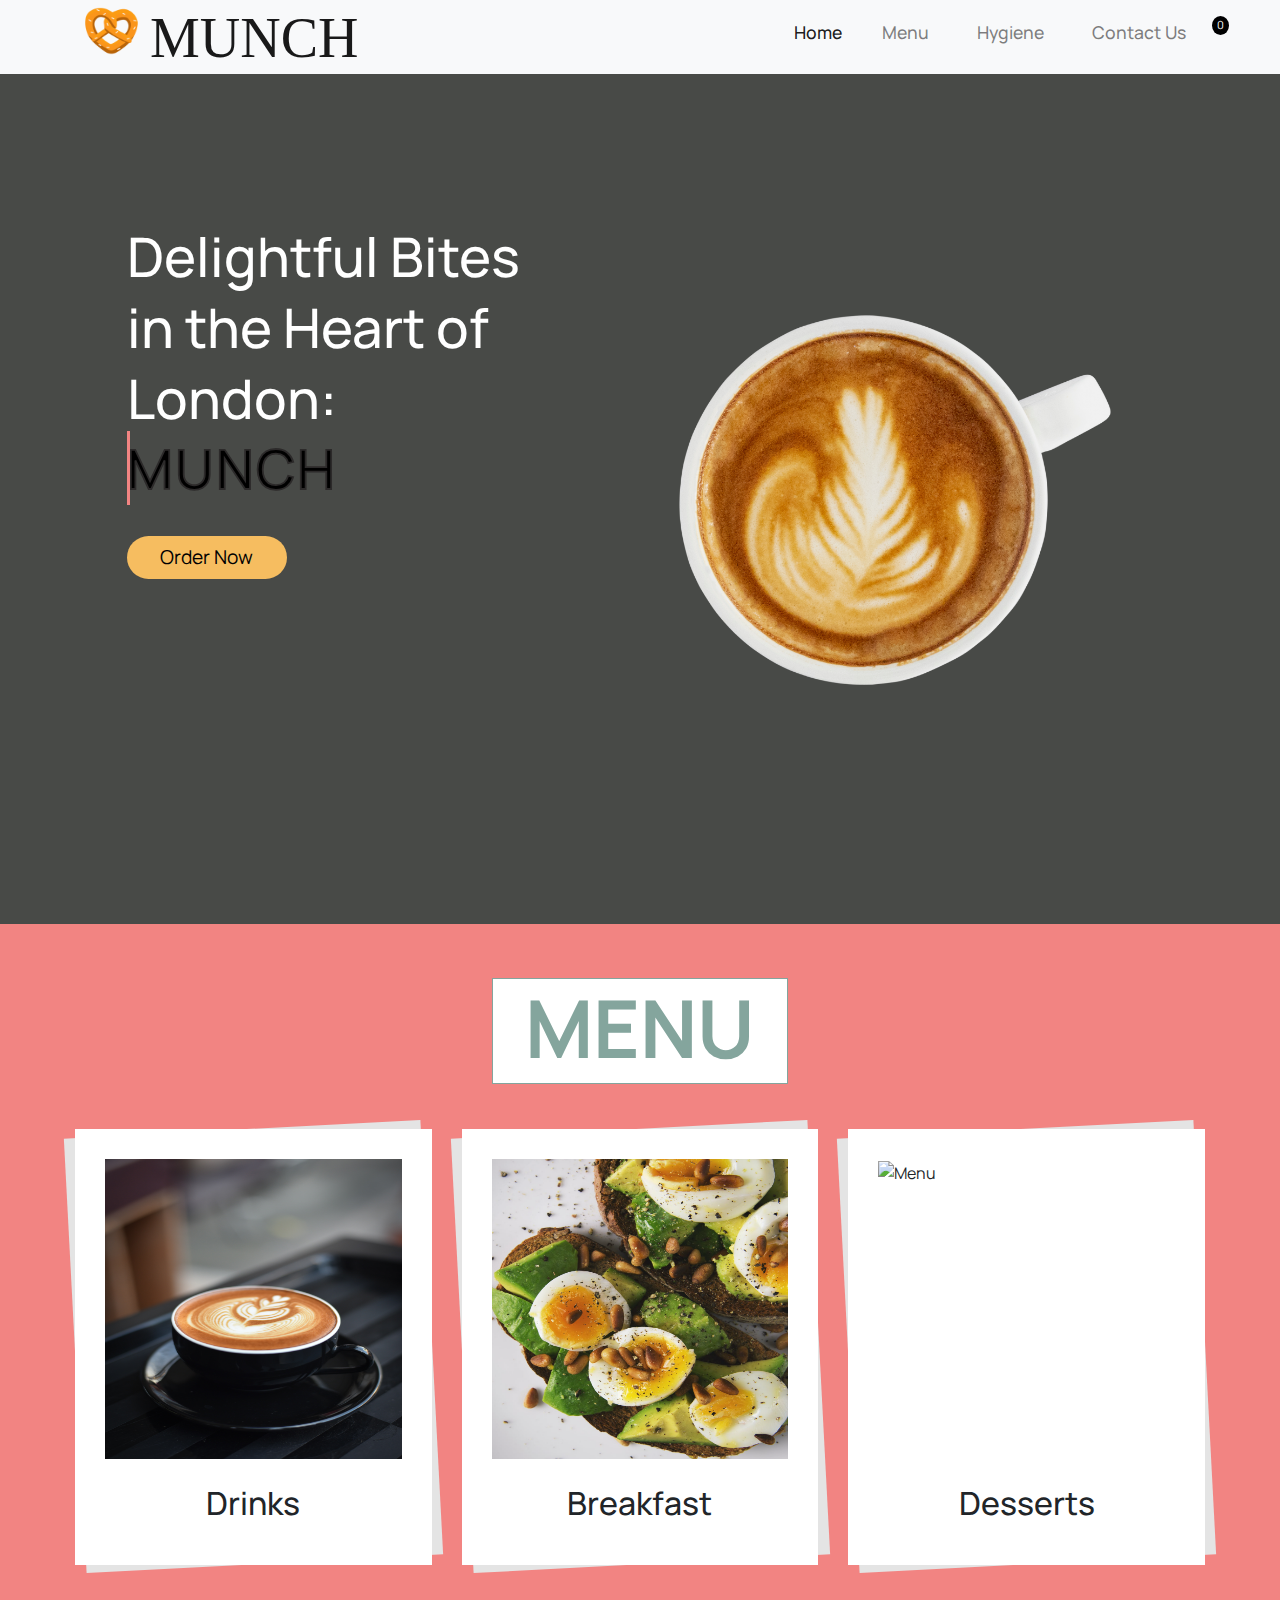
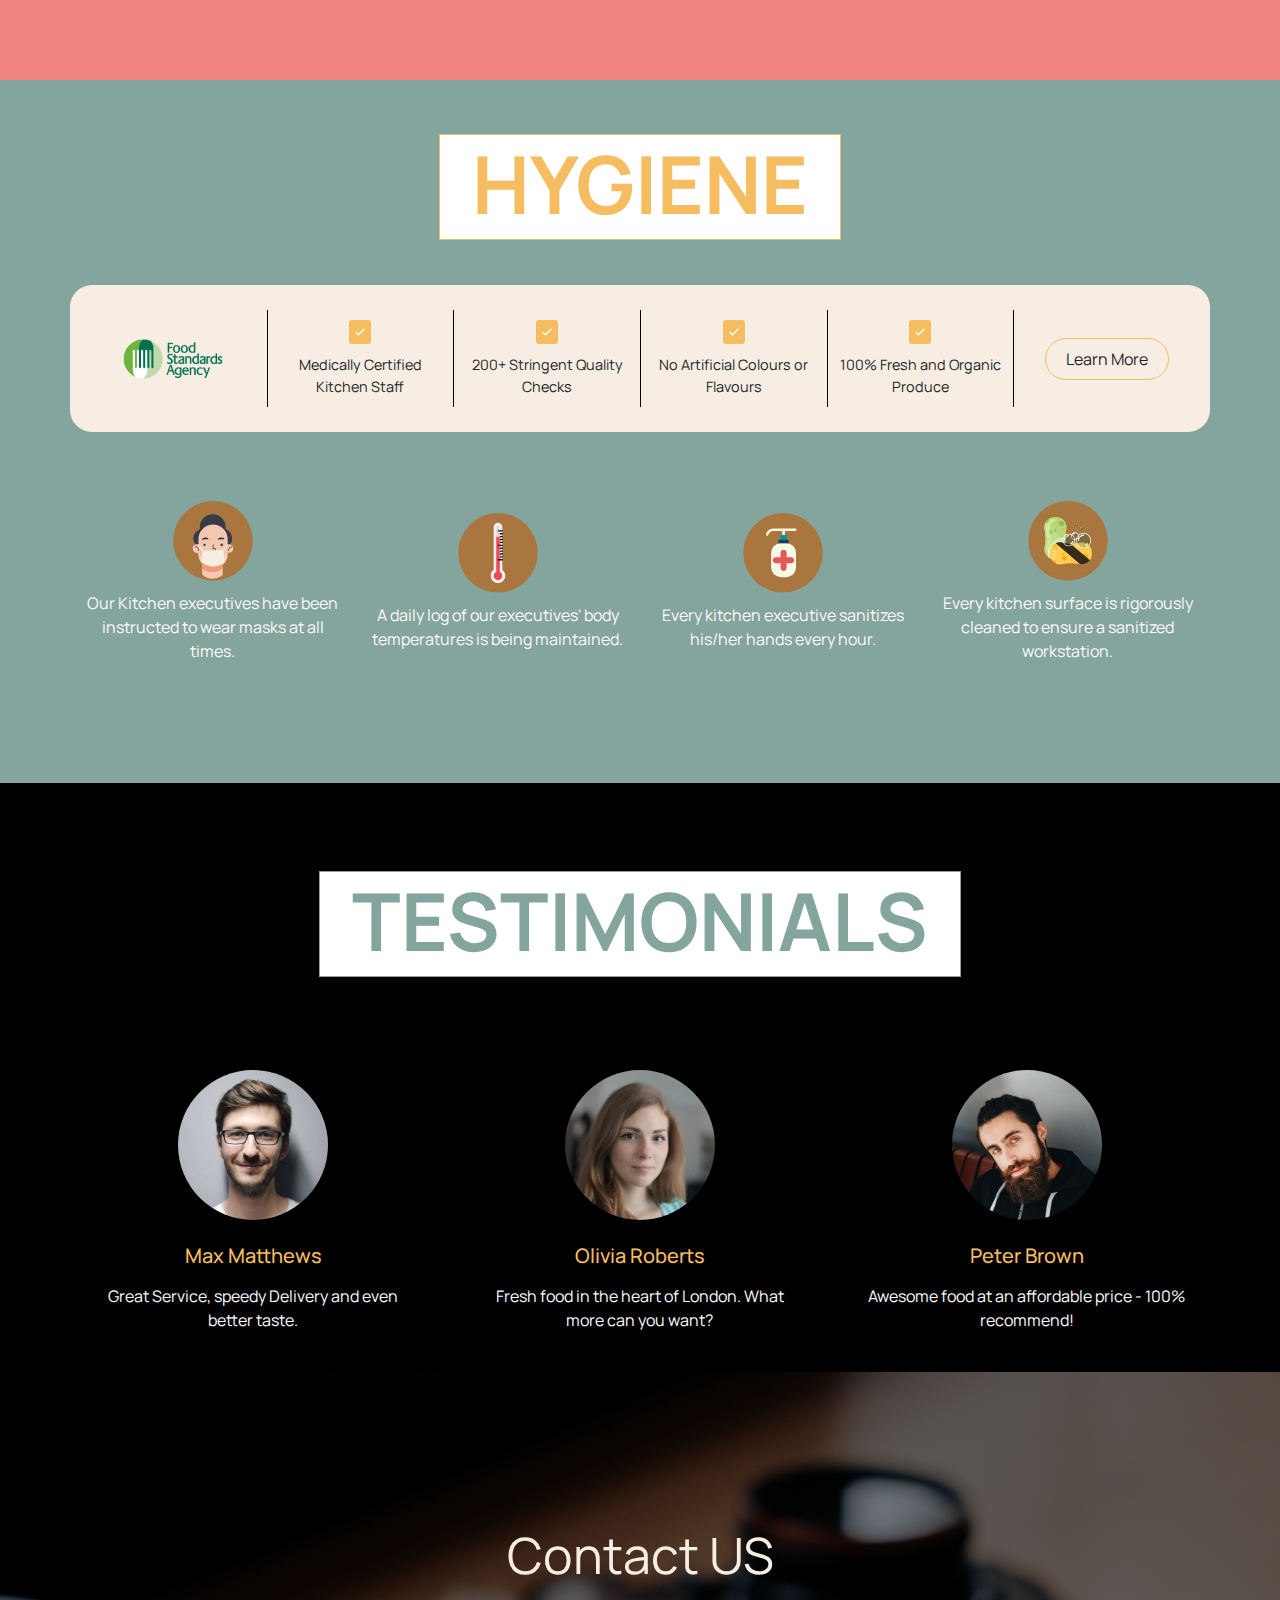
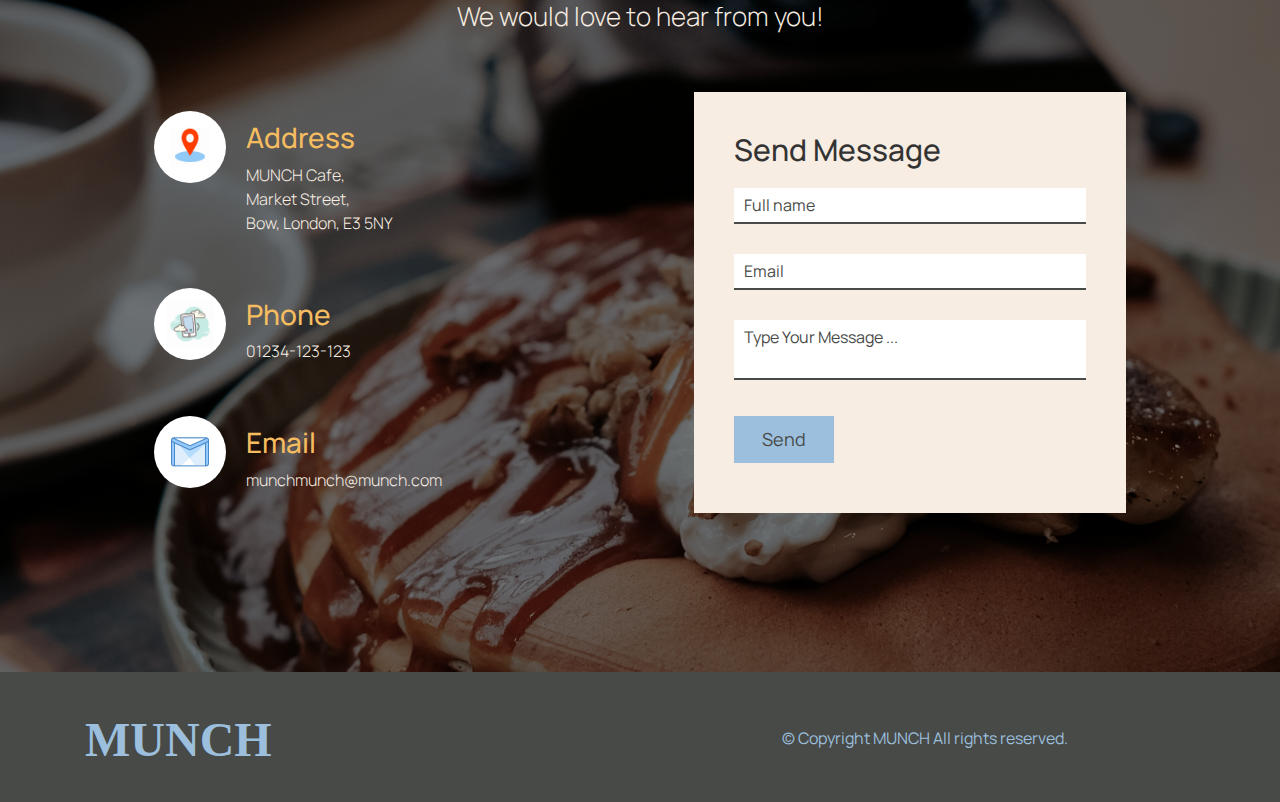
==== index.html @ 109c7a25 "changing class names" ====
<!DOCTYPE html>
<html lang="en" dir="ltr">
  <head>
    <title>MUNCH</title>
    <link
      rel="shortcut icon"
      href="images/momo-icon.webp"
      type="image/x-icon"
    />

    <!-- META -->
    <meta charset="utf-8" />
    <meta
      name="viewport"
      content="width=device-width, initial-scale=1, shrink-to-fit=no"
    />
    <meta name="description" content="Munch: Savor delicious traditional English cuisine from the comfort of your home! Enjoy a variety of classic dishes, freshly prepared and delivered straight to your door. Order now for an unforgettable dining experience.">
    <meta name="robots" content="all" />
    <meta name="googlebot" content="all" />

    <!-- GOOGLE FONTS -->
    <link
      href="https://fonts.googleapis.com/css2?family=Marck+Script&family=Ubuntu:wght@400;500;700&display=swap"
      rel="stylesheet"
    />
    <link rel="preconnect" href="https://fonts.gstatic.com" crossorigin>
    <link href="https://fonts.googleapis.com/css2?family=Arvo&family=Manrope&display=swap" rel="stylesheet">

    <!-- CDN FONTS  -->
    <link href="https://fonts.cdnfonts.com/css/elinga" rel="stylesheet" />

    <!-- FONTAWESOME -->
    <link
      rel="stylesheet"
      href="https://cdnjs.cloudflare.com/ajax/libs/font-awesome/5.13.0/css/all.min.css"
      integrity="sha256-h20CPZ0QyXlBuAw7A+KluUYx/3pK+c7lYEpqLTlxjYQ="
      crossorigin="anonymous"
    />

    <!-- BOOTSTRAP -->
    <link
      rel="stylesheet"
      href="https://stackpath.bootstrapcdn.com/bootstrap/4.4.1/css/bootstrap.min.css"
      integrity="sha384-Vkoo8x4CGsO3+Hhxv8T/Q5PaXtkKtu6ug5TOeNV6gBiFeWPGFN9MuhOf23Q9Ifjh"
      crossorigin="anonymous"
    />

    <!-- CSS -->
    <link href="https://copyfonts.com/fonts/attari-salees.html" />
    <link rel="stylesheet" href="./styles.css" />
  </head>

  <body>
    <nav class="navbar navbar-expand-lg navbar-light bg-light fixed-top">
      <div class="container">
        <!-- CODE FOR NAVIGATION BAR -->
        <ul class="px-0 mx-0">
          <img
            id="pretzel"
            src="./images/loading-pretzel.gif"
            alt="navbar-logo"
          />
        </ul>
        <a class="navbar-brand" href="index.html">MUNCH</a>
        <button
          class="navbar-toggler"
          type="button"
          data-toggle="collapse"
          data-target="#navbarSupportedContent"
          aria-controls="navbarSupportedContent"
          aria-expanded="false"
          aria-label="Toggle navigation"
        >
          <span class="navbar-toggler-icon"></span>
        </button>

        <div class="collapse navbar-collapse" id="navbarSupportedContent">
          <ul class="navbar-nav ml-auto">
            <li class="nav-item active">
              <a class="nav-link px-3" href="#"
                >Home <span class="sr-only">(current)</span></a
              >
            </li>
            <li class="nav-item">
              <a class="nav-link px-4" href="#menuSection">Menu</a>
            </li>
            <li class="nav-item">
              <a class="nav-link px-4" href="#healthySection">Hygiene</a>
            </li>
            <li class="nav-item">
              <a class="nav-link px-4" href="#contactSection">Contact Us</a>
            </li>
          </ul>
        </div>
        <span
          class="shoppingCart"
          data-toggle="modal"
          data-target="#exampleModal"
        >
          <i class="fas fa-shopping-cart"></i>
          <span class="shoppingCartAfter">0</span>
        </span>
      </div>
    </nav>

    <a id="scrollToTop" class="btn"><i class="fas fa-caret-up"></i></a>

    <div class="container home-container">
      <section id="homeSection" class="d-flex justify-content-center">
        <div class="row homeRow">
          <div class="col-lg-6 homeTxtCol">
            <h1 class="homeHeading">
              Delightful Bites in the Heart of London:<br />
              <span data-text="MUNCH">MUNCH</span>
              <br />
            </h1>
            <br />
            <div class="homeBtnDiv">
              <a href="#menuSection" class="btn homeBtn">Order Now</a>
            </div>
          </div>
          <div class="col-lg-6 homeImgCol">
            <img class="homeImg" src="./images/coffee-spin.png" alt="coffee" />
          </div>
        </div>
      </section>
    </div>

    <br />

    <section id="menuSection">
        <h1 class="menu-title">
          <span><b>MENU</b></span>
        </h1>
        <div class="row gutters-40">
          <div class="col-lg-4 col-sm-4 col-4">
            <div class="product-box-layout4 drinks">
              <div class="item-figure">
                <img
                  src="/images/coffee.jpg"
                  alt="Menu"
                  width="100%"
                  height="100%"
                />
              </div>
              <div class="item-content">
                <h2 class="card-title">Drinks</h2>
              </div>
            </div>
          </div>

          <div class="col-lg-4 col-sm-4 col-4">
            <div class="product-box-layout4 food">
              <div class="item-figure">
                <img
                  src="/images/breakfast.png"
                  alt="Menu"
                  width="100%"
                  height="100%"
                />
              </div>
              <div class="item-content">
                <h2 class="card-title">Breakfast</h2>
              </div>
            </div>
          </div>

          <div class="col-lg-4 col-sm-4 col-4">
            <div class="product-box-layout4 desserts">
              <div class="item-figure">
                <img
                  src="/images/croissant.jpg"
                  alt="Menu"
                  width="100%"
                  height="100%"
                />
              </div>
              <div class="item-content">
                <h2 class="card-title">Desserts</h2>
              </div>
            </div>
          </div>
        </div>

        <!-- MENU STARTS HERE -->
        <div class="menuDiv">
          <!-- MODAL -->
          <div
            class="modal fade"
            id="exampleModal"
            tabindex="-1"
            role="dialog"
            aria-labelledby="exampleModalLabel"
            aria-hidden="true"
          >
            <div class="modal-dialog" role="document">
              <div class="modal-content">
                <div class="modal-header">
                  <h5 class="modal-title" id="exampleModalLabel">Cart</h5>
                  <button
                    type="button"
                    class="close"
                    data-dismiss="modal"
                    aria-label="Close"
                  >
                    <span aria-hidden="true">&times;</span>
                  </button>
                </div>
                <div class="modal-body">
                  <div class="container-fluid">
                    <div class="row paymentInfoRow">
                      <div class="col paymentInfo">
                        <span class="checkIcon"
                          ><i class="fas fa-check-circle"></i
                        ></span>
                        Select Menu
                      </div>
                      <div class="col paymentInfo">
                        <span class="checkIcon"
                          ><i class="fa-brands fa-whatsapp"></i
                        ></span>
                        Place order via Whatsapp
                      </div>
                      <div class="col paymentInfo">
                        <span class="checkIcon"
                          ><i class="fa-brands fa-google-pay"></i>
                        </span>
                        Pay using Google Pay.
                      </div>
                    </div>

                    <hr class="cartHr" />

                    <div class="cartContentDiv">
                      <h1>Your Cart is Empty</h1>
                    </div>

                    <div class="userInfoDiv">
                      <div class="mb-3 px-2">
                        <label for="address">Address *</label> <br />
                        <textarea
                          type="text"
                          class="form-control"
                          id="address"
                        ></textarea>
                      </div>
                      <div class="mb-3 px-2">
                        <label for="note">Note (optional)</label> <br />
                        <textarea
                          type="text"
                          class="form-control"
                          id="note"
                        ></textarea>
                      </div>
                    </div>
                  </div>
                </div>
                <div class="modal-footer">
                  <div class="totalAmountDiv"></div>
                  <button
                    type="button"
                    class="btn btn-secondary"
                    onclick="location.reload()"
                  >
                    Clear Cart
                  </button>
                  <a class="btn btn-primary" onclick="openWhatsapp()">
                    Order Now
                  </a>
                </div>
              </div>
            </div>
          </div>

          <div id="drinks">
            <div class="row menuHeading">
              <div class="col-12">
                <h1>Drinks</h1>
              </div>
            </div>
            <div class="row">
              <div class="col-sm-6 col-12">
                <div class="card">
                  <h2 class="card-title">Hot Drinks</h2>
                  <div class="card-body">
                    <div class="row foodItem">
                      <div class="col-9 foodItemName">
                        <p>
                          Espresso
                          <span>
                            <img
                              class="vegIcon"
                              src="./images/veg.webp"
                              alt="veg-icon"
                            />
                          </span>
                        </p>
                        <p class="text-muted-small">
                          <i class="fas fa-rupee-sign"></i>80
                        </p>
                      </div>
                      <div class="col-3 addCol">
                        <span class="menuBtn minus"
                          ><i class="fas fa-minus"></i
                        ></span>
                        <span class="quantity">0</span>
                        <span class="menuBtn plus"
                          ><i class="fas fa-plus"></i
                        ></span>
                      </div>
                    </div>
                    <hr class="foodItemHr" />

                    <div class="row foodItem">
                      <div class="col-9 foodItemName">
                        <p>
                          Doppio
                          <span>
                            <img
                              class="vegIcon"
                              src="./images/veg.webp"
                              alt="veg-icon"
                            />
                          </span>
                        </p>
                        <p class="text-muted-small">
                          <i class="fas fa-rupee-sign"></i>90
                        </p>
                      </div>
                      <div class="col-3 addCol">
                        <span class="menuBtn minus"
                          ><i class="fas fa-minus"></i
                        ></span>
                        <span class="quantity">0</span>
                        <span class="menuBtn plus"
                          ><i class="fas fa-plus"></i
                        ></span>
                      </div>
                    </div>
                    <hr class="foodItemHr" />

                    <div class="row foodItem">
                      <div class="col-9 foodItemName">
                        <p>
                          Macchiato
                          <span>
                            <img
                              class="vegIcon"
                              src="./images/veg.webp"
                              alt="veg-icon"
                            />
                          </span>
                        </p>
                        <p class="text-muted-small">
                          <i class="fas fa-rupee-sign"></i>115
                        </p>
                      </div>
                      <div class="col-3 addCol">
                        <span class="menuBtn minus"
                          ><i class="fas fa-minus"></i
                        ></span>
                        <span class="quantity">0</span>
                        <span class="menuBtn plus"
                          ><i class="fas fa-plus"></i
                        ></span>
                      </div>
                    </div>
                    <hr class="foodItemHr" />

                    <div class="row foodItem">
                      <div class="col-9 foodItemName">
                        <p>
                          Americano
                          <span>
                            <img
                              class="vegIcon"
                              src="./images/veg.webp"
                              alt="veg-icon"
                            />
                          </span>
                        </p>
                        <p class="text-muted-small">
                          <i class="fas fa-rupee-sign"></i>130
                        </p>
                      </div>
                      <div class="col-3 addCol">
                        <span class="menuBtn minus"
                          ><i class="fas fa-minus"></i
                        ></span>
                        <span class="quantity">0</span>
                        <span class="menuBtn plus"
                          ><i class="fas fa-plus"></i
                        ></span>
                      </div>
                    </div>
                    <hr class="foodItemHr" />

                    <div class="row foodItem">
                      <div class="col-9 foodItemName">
                        <p>
                          Cappuccino
                          <span>
                            <img
                              class="nonVegIcon"
                              src="./images/non-veg.webp"
                              alt="non-veg icon"
                            />
                          </span>
                        </p>
                        <p class="text-muted-small">
                          <i class="fas fa-rupee-sign"></i>90
                        </p>
                      </div>
                      <div class="col-3 addCol">
                        <span class="menuBtn minus"
                          ><i class="fas fa-minus"></i
                        ></span>
                        <span class="quantity">0</span>
                        <span class="menuBtn plus"
                          ><i class="fas fa-plus"></i
                        ></span>
                      </div>
                    </div>
                    <hr class="foodItemHr" />

                    <div class="row foodItem">
                      <div class="col-9 foodItemName">
                        <p>
                          Cafe Mocha
                          <span>
                            <img
                              class="nonVegIcon"
                              src="./images/non-veg.webp"
                              alt="non-veg icon"
                            />
                          </span>
                        </p>
                        <p class="text-muted-small">
                          <i class="fas fa-rupee-sign"></i>130
                        </p>
                      </div>
                      <div class="col-3 addCol">
                        <span class="menuBtn minus"
                          ><i class="fas fa-minus"></i
                        ></span>
                        <span class="quantity">0</span>
                        <span class="menuBtn plus"
                          ><i class="fas fa-plus"></i
                        ></span>
                      </div>
                    </div>
                    <hr class="foodItemHr" />

                    <div class="row foodItem">
                      <div class="col-9 foodItemName">
                        <p>
                          Cafe Latte
                          <span>
                            <img
                              class="nonVegIcon"
                              src="./images/non-veg.webp"
                              alt="non-veg icon"
                            />
                          </span>
                        </p>
                        <p class="text-muted-small">
                          <i class="fas fa-rupee-sign"></i>140
                        </p>
                      </div>
                      <div class="col-3 addCol">
                        <span class="menuBtn minus"
                          ><i class="fas fa-minus"></i
                        ></span>
                        <span class="quantity">0</span>
                        <span class="menuBtn plus"
                          ><i class="fas fa-plus"></i
                        ></span>
                      </div>
                    </div>
                    <hr class="foodItemHr" />

                    <div class="row foodItem">
                      <div class="col-9 foodItemName">
                        <p>
                          Vanilla Latte
                          <span>
                            <img
                              class="nonVegIcon"
                              src="./images/non-veg.webp"
                              alt="non-veg icon"
                            />
                          </span>
                        </p>
                        <p class="text-muted-small">
                          <i class="fas fa-rupee-sign"></i>130
                        </p>
                      </div>
                      <div class="col-3 addCol">
                        <span class="menuBtn minus"
                          ><i class="fas fa-minus"></i
                        ></span>
                        <span class="quantity">0</span>
                        <span class="menuBtn plus"
                          ><i class="fas fa-plus"></i
                        ></span>
                      </div>
                    </div>
                  </div>
                </div>
              </div>

              <div class="col-sm-6 col-12">
                <div class="card">
                  <h2 class="card-title">Fried Momos</h2>
                  <div class="card-body">
                    <div class="row foodItem">
                      <div class="col-9 foodItemName">
                        <p>
                          Caramel Latte
                          <span>
                            <img
                              class="vegIcon"
                              src="./images/veg.webp"
                              alt="veg-icon"
                            />
                          </span>
                        </p>
                        <p class="text-muted-small">
                          <i class="fas fa-rupee-sign"></i>125
                        </p>
                      </div>
                      <div class="col-3 addCol">
                        <span class="menuBtn minus"
                          ><i class="fas fa-minus"></i
                        ></span>
                        <span class="quantity">0</span>
                        <span class="menuBtn plus"
                          ><i class="fas fa-plus"></i
                        ></span>
                      </div>
                    </div>
                    <hr class="foodItemHr" />

                    <div class="row foodItem">
                      <div class="col-9 foodItemName">
                        <p>
                          Irish Coffee
                          <span>
                            <img
                              class="vegIcon"
                              src="./images/veg.webp"
                              alt="veg-icon"
                            />
                          </span>
                        </p>
                        <p class="text-muted-small">
                          <i class="fas fa-rupee-sign"></i>135
                        </p>
                      </div>
                      <div class="col-3 addCol">
                        <span class="menuBtn minus"
                          ><i class="fas fa-minus"></i
                        ></span>
                        <span class="quantity">0</span>
                        <span class="menuBtn plus"
                          ><i class="fas fa-plus"></i
                        ></span>
                      </div>
                    </div>
                    <hr class="foodItemHr" />

                    <div class="row foodItem">
                      <div class="col-9 foodItemName">
                        <p>
                          Black Tea
                          <span>
                            <img
                              class="vegIcon"
                              src="./images/veg.webp"
                              alt="veg-icon"
                            />
                          </span>
                        </p>
                        <p class="text-muted-small">
                          <i class="fas fa-rupee-sign"></i>145
                        </p>
                      </div>
                      <div class="col-3 addCol">
                        <span class="menuBtn minus"
                          ><i class="fas fa-minus"></i
                        ></span>
                        <span class="quantity">0</span>
                        <span class="menuBtn plus"
                          ><i class="fas fa-plus"></i
                        ></span>
                      </div>
                    </div>
                    <hr class="foodItemHr" />

                    <div class="row foodItem">
                      <div class="col-9 foodItemName">
                        <p>
                          Milk Tea
                          <span>
                            <img
                              class="vegIcon"
                              src="./images/veg.webp"
                              alt="veg-icon"
                            />
                          </span>
                        </p>
                        <p class="text-muted-small">
                          <i class="fas fa-rupee-sign"></i>160
                        </p>
                      </div>
                      <div class="col-3 addCol">
                        <span class="menuBtn minus"
                          ><i class="fas fa-minus"></i
                        ></span>
                        <span class="quantity">0</span>
                        <span class="menuBtn plus"
                          ><i class="fas fa-plus"></i
                        ></span>
                      </div>
                    </div>
                    <hr class="foodItemHr" />

                    <div class="row foodItem">
                      <div class="col-9 foodItemName">
                        <p>
                          Masala Tea
                          <span>
                            <img
                              class="nonVegIcon"
                              src="./images/non-veg.webp"
                              alt="non-veg icon"
                            />
                          </span>
                        </p>
                        <p class="text-muted-small">
                          <i class="fas fa-rupee-sign"></i>135
                        </p>
                      </div>
                      <div class="col-3 addCol">
                        <span class="menuBtn minus"
                          ><i class="fas fa-minus"></i
                        ></span>
                        <span class="quantity">0</span>
                        <span class="menuBtn plus"
                          ><i class="fas fa-plus"></i
                        ></span>
                      </div>
                    </div>
                    <hr class="foodItemHr" />

                    <div class="row foodItem">
                      <div class="col-9 foodItemName">
                        <p>
                          Herbal Tea
                          <span>
                            <img
                              class="nonVegIcon"
                              src="./images/non-veg.webp"
                              alt="non-veg icon"
                            />
                          </span>
                        </p>
                        <p class="text-muted-small">
                          <i class="fas fa-rupee-sign"></i>155
                        </p>
                      </div>
                      <div class="col-3 addCol">
                        <span class="menuBtn minus"
                          ><i class="fas fa-minus"></i
                        ></span>
                        <span class="quantity">0</span>
                        <span class="menuBtn plus"
                          ><i class="fas fa-plus"></i
                        ></span>
                      </div>
                    </div>
                    <hr class="foodItemHr" />

                    <div class="row foodItem">
                      <div class="col-9 foodItemName">
                        <p>
                          Hot Lemon w/ Honey
                          <span>
                            <img
                              class="nonVegIcon"
                              src="./images/non-veg.webp"
                              alt="non-veg icon"
                            />
                          </span>
                        </p>
                        <p class="text-muted-small">
                          <i class="fas fa-rupee-sign"></i>170
                        </p>
                      </div>
                      <div class="col-3 addCol">
                        <span class="menuBtn minus"
                          ><i class="fas fa-minus"></i
                        ></span>
                        <span class="quantity">0</span>
                        <span class="menuBtn plus"
                          ><i class="fas fa-plus"></i
                        ></span>
                      </div>
                    </div>
                    <hr class="foodItemHr" />

                    <div class="row foodItem">
                      <div class="col-9 foodItemName">
                        <p>
                          Hot Chocolate
                          <span>
                            <img
                              class="nonVegIcon"
                              src="./images/non-veg.webp"
                              alt="non-veg icon"
                            />
                          </span>
                        </p>
                        <p class="text-muted-small">
                          <i class="fas fa-rupee-sign"></i>155
                        </p>
                      </div>
                      <div class="col-3 addCol">
                        <span class="menuBtn minus"
                          ><i class="fas fa-minus"></i
                        ></span>
                        <span class="quantity">0</span>
                        <span class="menuBtn plus"
                          ><i class="fas fa-plus"></i
                        ></span>
                      </div>
                    </div>
                  </div>
                </div>
              </div>
            </div>

            <div class="row checkOutRow">
              <button
                type="button"
                class="btn knowMoreBtn"
                data-toggle="modal"
                data-target="#exampleModal"
              >
                <i class="fas fa-shopping-cart"></i> Go to Cart
              </button>
            </div>
          </div>

          <div id="food">
            <div class="row menuHeading">
              <div class="col-12">
                <h1>Food</h1>
              </div>
              <!-- Button trigger modal -->
              <span
                class="shoppingCart"
                data-toggle="modal"
                data-target="#exampleModal"
              >
                <i class="fas fa-shopping-cart"></i>
                <span class="shoppingCartAfter">0</span>
              </span>
            </div>
            <div class="row">
              <div class="col-lg-4 col-sm-6 col-12">
                <div class="card">
                  <h2 class="card-title">Rice and Noodles</h2>
                  <div class="card-body">
                    <div class="row foodItem">
                      <div class="col-9 foodItemName">
                        <p>
                          Veg Hakka Noodles
                          <span>
                            <img
                              class="vegIcon"
                              src="./images/veg.webp"
                              alt="veg-icon"
                            />
                          </span>
                        </p>
                        <p class="text-muted-small">
                          <i class="fas fa-rupee-sign"></i>200
                        </p>
                      </div>
                      <div class="col-3 addCol">
                        <span class="menuBtn minus"
                          ><i class="fas fa-minus"></i
                        ></span>
                        <span class="quantity">0</span>
                        <span class="menuBtn plus"
                          ><i class="fas fa-plus"></i
                        ></span>
                      </div>
                    </div>
                    <hr class="foodItemHr" />

                    <div class="row foodItem">
                      <div class="col-9 foodItemName">
                        <p>
                          Chilli Garlic Noodles
                          <span>
                            <img
                              class="vegIcon"
                              src="./images/veg.webp"
                              alt="veg-icon"
                            />
                          </span>
                        </p>
                        <p class="text-muted-small">
                          <i class="fas fa-rupee-sign"></i>210
                        </p>
                      </div>
                      <div class="col-3 addCol">
                        <span class="menuBtn minus"
                          ><i class="fas fa-minus"></i
                        ></span>
                        <span class="quantity">0</span>
                        <span class="menuBtn plus"
                          ><i class="fas fa-plus"></i
                        ></span>
                      </div>
                    </div>
                    <hr class="foodItemHr" />

                    <div class="row foodItem">
                      <div class="col-9 foodItemName">
                        <p>
                          Steamed Rice<span>
                            <img
                              class="vegIcon"
                              src="./images/veg.webp"
                              alt="veg-icon"
                            />
                          </span>
                        </p>
                        <p class="text-muted-small">
                          <i class="fas fa-rupee-sign"></i>190
                        </p>
                      </div>
                      <div class="col-3 addCol">
                        <span class="menuBtn minus"
                          ><i class="fas fa-minus"></i
                        ></span>
                        <span class="quantity">0</span>
                        <span class="menuBtn plus"
                          ><i class="fas fa-plus"></i
                        ></span>
                      </div>
                    </div>
                    <hr class="foodItemHr" />

                    <div class="row foodItem">
                      <div class="col-9 foodItemName">
                        <p>
                          Corn Fried Rice
                          <span>
                            <img
                              class="vegIcon"
                              src="./images/veg.webp"
                              alt="veg-icon"
                            />
                          </span>
                        </p>
                        <p class="text-muted-small">
                          <i class="fas fa-rupee-sign"></i>230
                        </p>
                      </div>
                      <div class="col-3 addCol">
                        <span class="menuBtn minus"
                          ><i class="fas fa-minus"></i
                        ></span>
                        <span class="quantity">0</span>
                        <span class="menuBtn plus"
                          ><i class="fas fa-plus"></i
                        ></span>
                      </div>
                    </div>
                    <hr class="foodItemHr" />

                    <div class="row foodItem">
                      <div class="col-9 foodItemName">
                        <p>
                          Chicken Hakka Noodles
                          <span>
                            <img
                              class="nonVegIcon"
                              src="./images/non-veg.webp"
                              alt="non-veg icon"
                            />
                          </span>
                        </p>
                        <p class="text-muted-small">
                          <i class="fas fa-rupee-sign"></i>220
                        </p>
                      </div>
                      <div class="col-3 addCol">
                        <span class="menuBtn minus"
                          ><i class="fas fa-minus"></i
                        ></span>
                        <span class="quantity">0</span>
                        <span class="menuBtn plus"
                          ><i class="fas fa-plus"></i
                        ></span>
                      </div>
                    </div>
                    <hr class="foodItemHr" />

                    <div class="row foodItem">
                      <div class="col-9 foodItemName">
                        <p>
                          Chicken Garlic Noodles
                          <span>
                            <img
                              class="nonVegIcon"
                              src="./images/non-veg.webp"
                              alt="non-veg icon"
                            />
                          </span>
                        </p>
                        <p class="text-muted-small">
                          <i class="fas fa-rupee-sign"></i>230
                        </p>
                      </div>
                      <div class="col-3 addCol">
                        <span class="menuBtn minus"
                          ><i class="fas fa-minus"></i
                        ></span>
                        <span class="quantity">0</span>
                        <span class="menuBtn plus"
                          ><i class="fas fa-plus"></i
                        ></span>
                      </div>
                    </div>
                    <hr class="foodItemHr" />

                    <div class="row foodItem">
                      <div class="col-9 foodItemName">
                        <p>
                          Chicken Fried Rice
                          <span>
                            <img
                              class="nonVegIcon"
                              src="./images/non-veg.webp"
                              alt="non-veg icon"
                            />
                          </span>
                        </p>
                        <p class="text-muted-small">
                          <i class="fas fa-rupee-sign"></i>230
                        </p>
                      </div>
                      <div class="col-3 addCol">
                        <span class="menuBtn minus"
                          ><i class="fas fa-minus"></i
                        ></span>
                        <span class="quantity">0</span>
                        <span class="menuBtn plus"
                          ><i class="fas fa-plus"></i
                        ></span>
                      </div>
                    </div>
                    <hr class="foodItemHr" />

                    <div class="row foodItem">
                      <div class="col-9 foodItemName">
                        <p>
                          Mix Meat Fried Rice
                          <span>
                            <img
                              class="nonVegIcon"
                              src="./images/non-veg.webp"
                              alt="non-veg icon"
                            />
                          </span>
                        </p>
                        <p class="text-muted-small">
                          <i class="fas fa-rupee-sign"></i>300
                        </p>
                      </div>
                      <div class="col-3 addCol">
                        <span class="menuBtn minus"
                          ><i class="fas fa-minus"></i
                        ></span>
                        <span class="quantity">0</span>
                        <span class="menuBtn plus"
                          ><i class="fas fa-plus"></i
                        ></span>
                      </div>
                    </div>
                  </div>
                </div>
              </div>

              <div class="col-lg-4 col-sm-6 col-12">
                <div class="card">
                  <h2 class="card-title">Appetizers</h2>
                  <div class="card-body">
                    <div class="row foodItem">
                      <div class="col-9 foodItemName">
                        <p>
                          Chilli Potato<span>
                            <img
                              class="vegIcon"
                              src="./images/veg.webp"
                              alt="veg-icon"
                            />
                          </span>
                        </p>
                        <p class="text-muted-small">
                          <i class="fas fa-rupee-sign"></i>250
                        </p>
                      </div>
                      <div class="col-3 addCol">
                        <span class="menuBtn minus"
                          ><i class="fas fa-minus"></i
                        ></span>
                        <span class="quantity">0</span>
                        <span class="menuBtn plus"
                          ><i class="fas fa-plus"></i
                        ></span>
                      </div>
                    </div>
                    <hr class="foodItemHr" />

                    <div class="row foodItem">
                      <div class="col-9 foodItemName">
                        <p>
                          Veg Spring Roll
                          <span>
                            <img
                              class="vegIcon"
                              src="./images/veg.webp"
                              alt="veg-icon"
                            />
                          </span>
                        </p>
                        <p class="text-muted-small">
                          <i class="fas fa-rupee-sign"></i>270
                        </p>
                      </div>
                      <div class="col-3 addCol">
                        <span class="menuBtn minus"
                          ><i class="fas fa-minus"></i
                        ></span>
                        <span class="quantity">0</span>
                        <span class="menuBtn plus"
                          ><i class="fas fa-plus"></i
                        ></span>
                      </div>
                    </div>
                    <hr class="foodItemHr" />

                    <div class="row foodItem">
                      <div class="col-9 foodItemName">
                        <p>
                          Chilli Paneer
                          <span>
                            <img
                              class="vegIcon"
                              src="./images/veg.webp"
                              alt="veg-icon"
                            />
                          </span>
                        </p>
                        <p class="text-muted-small">
                          <i class="fas fa-rupee-sign"></i>280
                        </p>
                      </div>
                      <div class="col-3 addCol">
                        <span class="menuBtn minus"
                          ><i class="fas fa-minus"></i
                        ></span>
                        <span class="quantity">0</span>
                        <span class="menuBtn plus"
                          ><i class="fas fa-plus"></i
                        ></span>
                      </div>
                    </div>
                    <hr class="foodItemHr" />

                    <div class="row foodItem">
                      <div class="col-9 foodItemName">
                        <p>
                          Chicken Spring Roll
                          <span>
                            <img
                              class="nonVegIcon"
                              src="./images/non-veg.webp"
                              alt="non-veg icon"
                            />
                          </span>
                        </p>
                        <p class="text-muted-small">
                          <i class="fas fa-rupee-sign"></i>300
                        </p>
                      </div>
                      <div class="col-3 addCol">
                        <span class="menuBtn minus"
                          ><i class="fas fa-minus"></i
                        ></span>
                        <span class="quantity">0</span>
                        <span class="menuBtn plus"
                          ><i class="fas fa-plus"></i
                        ></span>
                      </div>
                    </div>
                    <hr class="foodItemHr" />

                    <div class="row foodItem">
                      <div class="col-9 foodItemName">
                        <p>
                          Crispy Honey Chicken<span>
                            <img
                              class="nonVegIcon"
                              src="./images/non-veg.webp"
                              alt="non-veg icon"
                            />
                          </span>
                        </p>
                        <p class="text-muted-small">
                          <i class="fas fa-rupee-sign"></i>350
                        </p>
                      </div>
                      <div class="col-3 addCol">
                        <span class="menuBtn minus"
                          ><i class="fas fa-minus"></i
                        ></span>
                        <span class="quantity">0</span>
                        <span class="menuBtn plus"
                          ><i class="fas fa-plus"></i
                        ></span>
                      </div>
                    </div>
                    <hr class="foodItemHr" />
                    <div class="row foodItem">
                      <div class="col-9 foodItemName">
                        <p>
                          Cantonese Spring Rolls<span>
                            <img
                              class="nonVegIcon"
                              src="./images/non-veg.webp"
                              alt="non-veg icon"
                            />
                          </span>
                        </p>
                        <p class="text-muted-small">
                          <i class="fas fa-rupee-sign"></i>400
                        </p>
                      </div>
                      <div class="col-3 addCol">
                        <span class="menuBtn minus"
                          ><i class="fas fa-minus"></i
                        ></span>
                        <span class="quantity">0</span>
                        <span class="menuBtn plus"
                          ><i class="fas fa-plus"></i
                        ></span>
                      </div>
                    </div>
                    <hr class="foodItemHr" />

                    <div class="row foodItem">
                      <div class="col-9 foodItemName">
                        <p>
                          Baked Chicken Wings<span>
                            <img
                              class="nonVegIcon"
                              src="./images/non-veg.webp"
                              alt="non-veg icon"
                            />
                          </span>
                        </p>
                        <p class="text-muted-small">
                          <i class="fas fa-rupee-sign"></i>420
                        </p>
                      </div>
                      <div class="col-3 addCol">
                        <span class="menuBtn minus"
                          ><i class="fas fa-minus"></i
                        ></span>
                        <span class="quantity">0</span>
                        <span class="menuBtn plus"
                          ><i class="fas fa-plus"></i
                        ></span>
                      </div>
                    </div>
                    <hr class="foodItemHr" />

                    <div class="row foodItem">
                      <div class="col-9 foodItemName">
                        <p>
                          Crab Rangoon<span>
                            <img
                              class="nonVegIcon"
                              src="./images/non-veg.webp"
                              alt="non-veg icon"
                            />
                          </span>
                        </p>
                        <p class="text-muted-small">
                          <i class="fas fa-rupee-sign"></i>540
                        </p>
                      </div>
                      <div class="col-3 addCol">
                        <span class="menuBtn minus"
                          ><i class="fas fa-minus"></i
                        ></span>
                        <span class="quantity">0</span>
                        <span class="menuBtn plus"
                          ><i class="fas fa-plus"></i
                        ></span>
                      </div>
                    </div>

                    <div class="row foodItem"></div>
                  </div>
                </div>
              </div>

              <div class="col">
                <div class="card">
                  <h2 class="card-title">Main Course</h2>
                  <div class="card-body">
                    <div class="row foodItem">
                      <div class="col-9 foodItemName">
                        <p>
                          Veg Garlic Sauce<span>
                            <img
                              class="vegIcon"
                              src="./images/veg.webp"
                              alt="veg-icon"
                            />
                          </span>
                        </p>
                        <p class="text-muted-small">
                          <i class="fas fa-rupee-sign"></i>350
                        </p>
                      </div>
                      <div class="col-3 addCol">
                        <span class="menuBtn minus"
                          ><i class="fas fa-minus"></i
                        ></span>
                        <span class="quantity">0</span>
                        <span class="menuBtn plus"
                          ><i class="fas fa-plus"></i
                        ></span>
                      </div>
                    </div>
                    <hr class="foodItemHr" />

                    <div class="row foodItem">
                      <div class="col-9 foodItemName">
                        <p>
                          Veg Garlic Sauce
                          <span>
                            <img
                              class="vegIcon"
                              src="./images/veg.webp"
                              alt="veg-icon"
                            />
                          </span>
                        </p>
                        <p class="text-muted-small">
                          <i class="fas fa-rupee-sign"></i>350
                        </p>
                      </div>
                      <div class="col-3 addCol">
                        <span class="menuBtn minus"
                          ><i class="fas fa-minus"></i
                        ></span>
                        <span class="quantity">0</span>
                        <span class="menuBtn plus"
                          ><i class="fas fa-plus"></i
                        ></span>
                      </div>
                    </div>
                    <hr class="foodItemHr" />

                    <div class="row foodItem">
                      <div class="col-9 foodItemName">
                        <p>
                          Potato Garlic Sauce
                          <span>
                            <img
                              class="vegIcon"
                              src="./images/veg.webp"
                              alt="veg-icon"
                            />
                          </span>
                        </p>
                        <p class="text-muted-small">
                          <i class="fas fa-rupee-sign"></i>350
                        </p>
                      </div>
                      <div class="col-3 addCol">
                        <span class="menuBtn minus"
                          ><i class="fas fa-minus"></i
                        ></span>
                        <span class="quantity">0</span>
                        <span class="menuBtn plus"
                          ><i class="fas fa-plus"></i
                        ></span>
                      </div>
                    </div>
                    <hr class="foodItemHr" />

                    <div class="row foodItem">
                      <div class="col-9 foodItemName">
                        <p>
                          Mixed Vegetable Sauce
                          <span>
                            <img
                              class="vegIcon"
                              src="./images/veg.webp"
                              alt="veg-icon"
                            />
                          </span>
                        </p>
                        <p class="text-muted-small">
                          <i class="fas fa-rupee-sign"></i>370
                        </p>
                      </div>
                      <div class="col-3 addCol">
                        <span class="menuBtn minus"
                          ><i class="fas fa-minus"></i
                        ></span>
                        <span class="quantity">0</span>
                        <span class="menuBtn plus"
                          ><i class="fas fa-plus"></i
                        ></span>
                      </div>
                    </div>
                    <hr class="foodItemHr" />

                    <div class="row foodItem">
                      <div class="col-9 foodItemName">
                        <p>
                          Stir Fried Asian Green<span>
                            <img
                              class="vegIcon"
                              src="./images/veg.webp"
                              alt="veg-icon"
                            />
                          </span>
                        </p>
                        <p class="text-muted-small">
                          <i class="fas fa-rupee-sign"></i>370
                        </p>
                      </div>
                      <div class="col-3 addCol">
                        <span class="menuBtn minus"
                          ><i class="fas fa-minus"></i
                        ></span>
                        <span class="quantity">0</span>
                        <span class="menuBtn plus"
                          ><i class="fas fa-plus"></i
                        ></span>
                      </div>
                    </div>
                    <hr class="foodItemHr" />
                    <div class="row foodItem">
                      <div class="col-9 foodItemName">
                        <p>
                          Burnt Garlic Rice
                          <span>
                            <img
                              class="vegIcon"
                              src="./images/veg.webp"
                              alt="veg-icon"
                            />
                          </span>
                        </p>
                        <p class="text-muted-small">
                          <i class="fas fa-rupee-sign"></i>395
                        </p>
                      </div>
                      <div class="col-3 addCol">
                        <span class="menuBtn minus"
                          ><i class="fas fa-minus"></i
                        ></span>
                        <span class="quantity">0</span>
                        <span class="menuBtn plus"
                          ><i class="fas fa-plus"></i
                        ></span>
                      </div>
                    </div>
                    <hr class="foodItemHr" />
                    <div class="row foodItem">
                      <div class="col-9 foodItemName">
                        <p>
                          Creamy Noodles
                          <span>
                            <img
                              class="vegIcon"
                              src="./images/veg.webp"
                              alt="veg-icon"
                            />
                          </span>
                        </p>
                        <p class="text-muted-small">
                          <i class="fas fa-rupee-sign"></i>250
                        </p>
                      </div>
                      <div class="col-3 addCol">
                        <span class="menuBtn minus"
                          ><i class="fas fa-minus"></i
                        ></span>
                        <span class="quantity">0</span>
                        <span class="menuBtn plus"
                          ><i class="fas fa-plus"></i
                        ></span>
                      </div>
                    </div>
                    <hr class="foodItemHr" />
                    <div class="row foodItem">
                      <div class="col-9 foodItemName">
                        <p>
                          Shredded Chicken
                          <span>
                            <img
                              class="nonVegIcon"
                              src="./images/non-veg.webp"
                              alt="non-veg icon"
                            />
                          </span>
                        </p>
                        <p class="text-muted-small">
                          <i class="fas fa-rupee-sign"></i>640
                        </p>
                      </div>
                      <div class="col-3 addCol">
                        <span class="menuBtn minus"
                          ><i class="fas fa-minus"></i
                        ></span>
                        <span class="quantity">0</span>
                        <span class="menuBtn plus"
                          ><i class="fas fa-plus"></i
                        ></span>
                      </div>
                    </div>
                  </div>
                </div>
              </div>
            </div>

            <div class="row checkOutRow">
              <button
                type="button"
                class="btn knowMoreBtn"
                data-toggle="modal"
                data-target="#exampleModal"
              >
                <i class="fas fa-shopping-cart"></i> Go to Cart
              </button>
            </div>
          </div>

          <div id="desserts">
            <div class="row menuHeading">
              <div class="col-12">
                <h1>Desserts</h1>
              </div>
              <!-- Button trigger modal -->
              <span
                class="shoppingCart"
                data-toggle="modal"
                data-target="#exampleModal"
              >
                <i class="fas fa-shopping-cart"></i>
                <span class="shoppingCartAfter">0</span>
              </span>
            </div>
            <div class="row">
              <div class="col-sm-6 col-12">
                <div class="card">
                  <h2 class="card-title">Soups</h2>
                  <div class="card-body">
                    <div class="row foodItem">
                      <div class="col-9 foodItemName">
                        <p>
                          Veg Manchow
                          <span>
                            <img
                              class="vegIcon"
                              src="./images/veg.webp"
                              alt="veg-icon"
                            />
                          </span>
                        </p>
                        <p class="text-muted-small">
                          <i class="fas fa-rupee-sign"></i>150
                        </p>
                      </div>
                      <div class="col-3 addCol">
                        <span class="menuBtn minus"
                          ><i class="fas fa-minus"></i
                        ></span>
                        <span class="quantity">0</span>
                        <span class="menuBtn plus"
                          ><i class="fas fa-plus"></i
                        ></span>
                      </div>
                    </div>
                    <hr class="foodItemHr" />

                    <div class="row foodItem">
                      <div class="col-9 foodItemName">
                        <p>
                          Sweet Corn
                          <span>
                            <img
                              class="vegIcon"
                              src="./images/veg.webp"
                              alt="veg-icon"
                            />
                          </span>
                        </p>
                        <p class="text-muted-small">
                          <i class="fas fa-rupee-sign"></i>150
                        </p>
                      </div>
                      <div class="col-3 addCol">
                        <span class="menuBtn minus"
                          ><i class="fas fa-minus"></i
                        ></span>
                        <span class="quantity">0</span>
                        <span class="menuBtn plus"
                          ><i class="fas fa-plus"></i
                        ></span>
                      </div>
                    </div>
                    <hr class="foodItemHr" />

                    <div class="row foodItem">
                      <div class="col-9 foodItemName">
                        <p>
                          Hot 'N' Sour<span>
                            <img
                              class="vegIcon"
                              src="./images/veg.webp"
                              alt="veg-icon"
                            />
                          </span>
                        </p>
                        <p class="text-muted-small">
                          <i class="fas fa-rupee-sign"></i>150
                        </p>
                      </div>
                      <div class="col-3 addCol">
                        <span class="menuBtn minus"
                          ><i class="fas fa-minus"></i
                        ></span>
                        <span class="quantity">0</span>
                        <span class="menuBtn plus"
                          ><i class="fas fa-plus"></i
                        ></span>
                      </div>
                    </div>
                    <hr class="foodItemHr" />

                    <div class="row foodItem">
                      <div class="col-9 foodItemName">
                        <p>
                          Chicken Manchow
                          <span>
                            <img
                              class="nonVegIcon"
                              src="./images/non-veg.webp"
                              alt="non-veg icon"
                            />
                          </span>
                        </p>
                        <p class="text-muted-small">
                          <i class="fas fa-rupee-sign"></i>170
                        </p>
                      </div>
                      <div class="col-3 addCol">
                        <span class="menuBtn minus"
                          ><i class="fas fa-minus"></i
                        ></span>
                        <span class="quantity">0</span>
                        <span class="menuBtn plus"
                          ><i class="fas fa-plus"></i
                        ></span>
                      </div>
                    </div>
                    <hr class="foodItemHr" />

                    <div class="row foodItem">
                      <div class="col-9 foodItemName">
                        <p>
                          Chicken Sweet Corn
                          <span>
                            <img
                              class="nonVegIcon"
                              src="./images/non-veg.webp"
                              alt="non-veg icon"
                            />
                          </span>
                        </p>
                        <p class="text-muted-small">
                          <i class="fas fa-rupee-sign"></i>170
                        </p>
                      </div>
                      <div class="col-3 addCol">
                        <span class="menuBtn minus"
                          ><i class="fas fa-minus"></i
                        ></span>
                        <span class="quantity">0</span>
                        <span class="menuBtn plus"
                          ><i class="fas fa-plus"></i
                        ></span>
                      </div>
                    </div>
                    <hr class="foodItemHr" />

                    <div class="row foodItem">
                      <div class="col-9 foodItemName">
                        <p>
                          Chicken Hot 'N' Sour
                          <span>
                            <img
                              class="nonVegIcon"
                              src="./images/non-veg.webp"
                              alt="non-veg icon"
                            />
                          </span>
                        </p>
                        <p class="text-muted-small">
                          <i class="fas fa-rupee-sign"></i>170
                        </p>
                      </div>
                      <div class="col-3 addCol">
                        <span class="menuBtn minus"
                          ><i class="fas fa-minus"></i
                        ></span>
                        <span class="quantity">0</span>
                        <span class="menuBtn plus"
                          ><i class="fas fa-plus"></i
                        ></span>
                      </div>
                    </div>
                  </div>
                </div>
              </div>

              <div class="col-sm-6 col-12">
                <div class="card">
                  <h2 class="card-title">Mocktails</h2>
                  <div class="card-body">
                    <div class="row foodItem">
                      <div class="col-9 foodItemName">
                        <p>Midnight Beauty</p>
                        <p class="text-muted-small">
                          <i class="fas fa-rupee-sign"></i>120
                        </p>
                      </div>
                      <div class="col-3 addCol">
                        <span class="menuBtn minus"
                          ><i class="fas fa-minus"></i
                        ></span>
                        <span class="quantity">0</span>
                        <span class="menuBtn plus"
                          ><i class="fas fa-plus"></i
                        ></span>
                      </div>
                    </div>
                    <hr class="foodItemHr" />

                    <div class="row foodItem">
                      <div class="col-9 foodItemName">
                        <p>Mojito</p>
                        <p class="text-muted-small">
                          <i class="fas fa-rupee-sign"></i>150
                        </p>
                      </div>
                      <div class="col-3 addCol">
                        <span class="menuBtn minus"
                          ><i class="fas fa-minus"></i
                        ></span>
                        <span class="quantity">0</span>
                        <span class="menuBtn plus"
                          ><i class="fas fa-plus"></i
                        ></span>
                      </div>
                    </div>
                    <hr class="foodItemHr" />

                    <div class="row foodItem">
                      <div class="col-9 foodItemName">
                        <p>Pink Lemonade</p>
                        <p class="text-muted-small">
                          <i class="fas fa-rupee-sign"></i>140
                        </p>
                      </div>
                      <div class="col-3 addCol">
                        <span class="menuBtn minus"
                          ><i class="fas fa-minus"></i
                        ></span>
                        <span class="quantity">0</span>
                        <span class="menuBtn plus"
                          ><i class="fas fa-plus"></i
                        ></span>
                      </div>
                    </div>
                    <hr class="foodItemHr" />

                    <div class="row foodItem">
                      <div class="col-9 foodItemName">
                        <p>Silver Lining</p>
                        <p class="text-muted-small">
                          <i class="fas fa-rupee-sign"></i>140
                        </p>
                      </div>
                      <div class="col-3 addCol">
                        <span class="menuBtn minus"
                          ><i class="fas fa-minus"></i
                        ></span>
                        <span class="quantity">0</span>
                        <span class="menuBtn plus"
                          ><i class="fas fa-plus"></i
                        ></span>
                      </div>
                    </div>
                    <hr class="foodItemHr" />

                    <div class="row foodItem">
                      <div class="col-9 foodItemName">
                        <p>Sweet Memories</p>
                        <p class="text-muted-small">
                          <i class="fas fa-rupee-sign"></i>150
                        </p>
                      </div>
                      <div class="col-3 addCol">
                        <span class="menuBtn minus"
                          ><i class="fas fa-minus"></i
                        ></span>
                        <span class="quantity">0</span>
                        <span class="menuBtn plus"
                          ><i class="fas fa-plus"></i
                        ></span>
                      </div>
                    </div>
                    <hr class="foodItemHr" />
                    <div class="row foodItem">
                      <div class="col-9 foodItemName">
                        <p>Virgin Mojito</p>
                        <p class="text-muted-small">
                          <i class="fas fa-rupee-sign"></i>230
                        </p>
                      </div>
                      <div class="col-3 addCol">
                        <span class="menuBtn minus"
                          ><i class="fas fa-minus"></i
                        ></span>
                        <span class="quantity">0</span>
                        <span class="menuBtn plus"
                          ><i class="fas fa-plus"></i
                        ></span>
                      </div>
                    </div>
                  </div>
                </div>
              </div>
            </div>

            <div class="row checkOutRow">
              <button
                type="button"
                class="btn knowMoreBtn"
                data-toggle="modal"
                data-target="#exampleModal"
              >
                <i class="fas fa-shopping-cart"></i> Go to Cart
              </button>
            </div>
          </div>
        </div>
      </div>
    </section>

    <section id="healthySection">
      <h1 class="hygiene-title">
        <span><b>HYGIENE</b></span>
      </h1>
      <div class="eatSure container">
        <div class="row">
          <div class="col-sm-2 col-12">
            <img
              src="images/Food_Standards_Agency.png"
              width="100px"
              alt="eat-sure logo"
            />
          </div>

          <div class="col-sm-2 col-6 borderLeft">
            <div class="icon-wrapper">
              <svg
                xmlns="http://www.w3.org/2000/svg"
                id="Capa_1"
                enable-background="new 0 0 515.556 515.556"
                height="512px"
                viewBox="0 0 515.556 515.556"
                width="512px"
              >
                <g>
                  <path
                    d="m0 274.226 176.549 176.886 339.007-338.672-48.67-47.997-290.337 290-128.553-128.552z"
                    data-original="#000000"
                    class="active-path"
                    data-old_color="#000000"
                    fill="#FFFFFF"
                  ></path>
                </g>
              </svg>
            </div>
            <div class="text">Medically Certified Kitchen Staff</div>
          </div>

          <div class="col-sm-2 col-6 borderLeft">
            <div class="icon-wrapper">
              <svg
                xmlns="http://www.w3.org/2000/svg"
                id="Capa_1"
                enable-background="new 0 0 515.556 515.556"
                height="512px"
                viewBox="0 0 515.556 515.556"
                width="512px"
              >
                <g>
                  <path
                    d="m0 274.226 176.549 176.886 339.007-338.672-48.67-47.997-290.337 290-128.553-128.552z"
                    data-original="#000000"
                    class="active-path"
                    data-old_color="#000000"
                    fill="#FFFFFF"
                  ></path>
                </g>
              </svg>
            </div>
            <div class="text">200+ Stringent Quality Checks</div>
          </div>

          <div class="col-sm-2 col-6 borderLeft">
            <div class="icon-wrapper">
              <svg
                xmlns="http://www.w3.org/2000/svg"
                id="Capa_1"
                enable-background="new 0 0 515.556 515.556"
                height="512px"
                viewBox="0 0 515.556 515.556"
                width="512px"
              >
                <g>
                  <path
                    d="m0 274.226 176.549 176.886 339.007-338.672-48.67-47.997-290.337 290-128.553-128.552z"
                    data-original="#000000"
                    class="active-path"
                    data-old_color="#000000"
                    fill="#FFFFFF"
                  ></path>
                </g>
              </svg>
            </div>
            <div class="text">No Artificial Colours or Flavours</div>
          </div>

          <div class="col-sm-2 col-6 borderLeft">
            <div class="icon-wrapper">
              <svg
                xmlns="http://www.w3.org/2000/svg"
                id="Capa_1"
                enable-background="new 0 0 515.556 515.556"
                height="512px"
                viewBox="0 0 515.556 515.556"
                width="512px"
              >
                <g>
                  <path
                    d="m0 274.226 176.549 176.886 339.007-338.672-48.67-47.997-290.337 290-128.553-128.552z"
                    data-original="#000000"
                    class="active-path"
                    data-old_color="#000000"
                    fill="#FFFFFF"
                  ></path>
                </g>
              </svg>
            </div>
            <div class="text">100% Fresh and Organic Produce</div>
          </div>

          <div class="col-sm-2 col-12 borderLeft">
            <a
              href="#"
              target="_blank"
              class="btn knowMoreBtn"
              >Learn More</a
            >
          </div>
        </div>
      </div>

      <div class="container safetyMeasuresDiv">
        <div class="row safetyMeasures">
          <div class="col-sm-3 col-6">
            <img
              src="./svg/mask.svg"
              alt="Our Kitchen executives have been instructed to wear masks at all times."
            />
            <p>
              Our Kitchen executives have been instructed to wear masks at all
              times.
            </p>
          </div>

          <div class="col-sm-3 col-6">
            <img
              src="./svg/thermo.svg"
              alt="A daily log of our executives’ body temperatures is being maintained."
            />
            <p>
              A daily log of our executives' body temperatures is being 
              maintained.
            </p>
          </div>

          <div class="col-sm-3 col-6">
            <img
              src="./svg/sanitizer.svg"
              alt="Every kitchen executive sanitizes his/her hands every hour."
            />
            <p>
              Every kitchen executive sanitizes his/her hands every hour.
            </p>
          </div>

          <div class="col-sm-3 col-6">
            <img
              src="./svg/clean.svg"
              alt="Every kitchen surface is rigorously cleaned to ensure a sanitized workstation."
            />
            <p>
              Every kitchen surface is rigorously cleaned to ensure a 
              sanitized workstation.
            </p>
          </div>
        </div>
      </div>
    </section>

    <!-- TESTIMONIALS SECTION -->
    <section id="testimonialsSection" class="testimonials">
      <h1 class="hygiene-title">
        <span><b>TESTIMONIALS</b></span>
      </h1>
      <div class="row d-flex justify-content-center">
        <div class="col-md-10 col-xl-8 text-center">
          <p class="mb-4 pb-2 mb-md-5 pb-md-0"></p>
        </div>
      </div>

      <div class="row text-center">
        <div class="col-md-4 mb-5 mb-md-0">
          <div class="d-flex justify-content-center mb-4">
            <img
              src="images/profile-1.png"
              class="rounded-circle shadow-1-strong"
              width="150"
              height="150"
              alt="profile image"
            />
          </div>
          <h5 class="mb-3">Max Matthews</h5>
          <p class="px-xl-3">
            <i class="fas fa-quote-left pe-2"></i>
            Great Service, speedy Delivery and even better taste.
          </p>
          <ul class="list-unstyled d-flex justify-content-center mb-0">
            <li>
              <i class="fas fa-star fa-sm text-warning"></i>
            </li>
            <li>
              <i class="fas fa-star fa-sm text-warning"></i>
            </li>
            <li>
              <i class="fas fa-star fa-sm text-warning"></i>
            </li>
            <li>
              <i class="fas fa-star fa-sm text-warning"></i>
            </li>
            <li>
              <i class="fas fa-star fa-sm text-warning"></i>
            </li>
          </ul>
        </div>
        <div class="col-md-4 mb-5 mb-md-0">
          <div class="d-flex justify-content-center mb-4">
            <img
              src="images/profile-2.png"
              class="rounded-circle shadow-1-strong"
              width="150"
              height="150"
              alt="person"
            />
          </div>
          <h5 class="mb-3">Olivia Roberts</h5>
          <p class="px-xl-3">
            <i class="fas fa-quote-left pe-2"></i>Fresh food in the heart of London. What more can you want?
          </p>
          <ul class="list-unstyled d-flex justify-content-center mb-0">
            <li>
              <i class="fas fa-star fa-sm text-warning"></i>
            </li>
            <li>
              <i class="fas fa-star fa-sm text-warning"></i>
            </li>
            <li>
              <i class="fas fa-star fa-sm text-warning"></i>
            </li>
            <li>
              <i class="fas fa-star fa-sm text-warning"></i>
            </li>
            <li>
              <i class="fas fa-star-half-alt fa-sm text-warning"></i>
            </li>
          </ul>
        </div>
        <div class="col-md-4 mb-0">
          <div class="d-flex justify-content-center mb-4">
            <img
              src="images/profile-3.png"
              class="rounded-circle shadow-1-strong"
              width="150"
              height="150"
              alt="person"
            />
          </div>
          <h5 class="mb-3">Peter Brown</h5>
          <p class="px-xl-3">
            <i class="fas fa-quote-left pe-2"></i>Awesome food at an affordable price - 100% recommend!
          </p>
          <ul class="list-unstyled d-flex justify-content-center mb-0">
            <li>
              <i class="fas fa-star fa-sm text-warning"></i>
            </li>
            <li>
              <i class="fas fa-star fa-sm text-warning"></i>
            </li>
            <li>
              <i class="fas fa-star fa-sm text-warning"></i>
            </li>
            <li>
              <i class="fas fa-star fa-sm text-warning"></i>
            </li>
            <li>
              <i class="far fa-star fa-sm text-warning"></i>
            </li>
          </ul>
        </div>
      </div>
    </section>

    <!-- CONTACT US SECTION -->

    <section class="contact">
      <div class="content">
        <h2>Contact US</h2>
        <p>We would love to hear from you!</p>
      </div>
      <div id="contactus-container" class="container">
        <div class="contactInfo">
          <div class="box">
            <div class="icon">
              <i><img src="icons\maps.gif" alt="map-gif" /></i>
            </div>
            <div class="text">
              <h3>Address</h3>
              <p>
                MUNCH Cafe, <br />Market Street, <br />Bow, London,
                E3 5NY
              </p>
            </div>
          </div>
          <div class="box">
            <div class="icon">
              <i class="icon1"><img src="icons\phone.gif" alt="phone-gif" /></i>
            </div>
            <div class="text">
              <h3>Phone</h3>
              <p>01234-123-123</p>
            </div>
          </div>
          <div class="box">
            <div class="icon">
              <i><img src="icons\email.gif" alt="email-gif" /></i>
            </div>
            <div class="text">
              <h3>Email</h3>
              <p>munchmunch@munch.com</p>
            </div>
          </div>
        </div>
        <div class="contactForm">
          <form action="">
            <h2>Send Message</h2>
            <div class="inputBox">
              <input type="text" name="" required="required" />
              <span>Full name</span>
            </div>
            <div class="inputBox">
              <input type="text" name="" required="required" />
              <span>Email</span>
            </div>
            <div class="inputBox">
              <textarea required="required"></textarea>
              <span>Type Your Message ...</span>
            </div>
            <div class="inputBox">
              <input type="submit" name="" value="Send" />
            </div>
          </form>
        </div>
      </div>
    </section>



    <!-- FOOTER STARTS HERE -->

    <footer id="footer">
      <div class="container">
        <div class="row">
          <div class="col-9 footerHeadingCol">
            <h2>MUNCH</h2>
          </div>

          <div class="col-3 socialMedia">
            <a href="https://www.facebook.com/" class="socialMediaIcon">
              <span><i class="fab fa-facebook-f"></i></span
            ></a>
            <a href="https://www.twitter.com/" class="socialMediaIcon">
              <span><i class="fab fa-twitter"></i></span
            ></a>
            <a href="https://www.instagram.com/" class="socialMediaIcon">
              <span><i class="fab fa-instagram"></i></span
            ></a>
            <a
              href="https://www.linkedin.com/in/harridepaula/"
              target="_blank"
              class="socialMediaIcon"
            >
              <span><i class="fab fa-linkedin"></i></span
            ></a>
          </div>
        </div>
        
        <div class="row copyrightRow">
          <p class="copyright">&copy; Copyright MUNCH All rights reserved.</p>
        </div>
      </div>
    </footer>

    <!-- BOOTSTRAP JS -->
    <script
      src="https://code.jquery.com/jquery-3.4.1.slim.min.js"
      integrity="sha384-J6qa4849blE2+poT4WnyKhv5vZF5SrPo0iEjwBvKU7imGFAV0wwj1yYfoRSJoZ+n"
      crossorigin="anonymous"
    ></script>
    <script
      src="https://cdn.jsdelivr.net/npm/popper.js@1.16.0/dist/umd/popper.min.js"
      integrity="sha384-Q6E9RHvbIyZFJoft+2mJbHaEWldlvI9IOYy5n3zV9zzTtmI3UksdQRVvoxMfooAo"
      crossorigin="anonymous"
    ></script>
    <script
      src="https://stackpath.bootstrapcdn.com/bootstrap/4.4.1/js/bootstrap.min.js"
      integrity="sha384-wfSDF2E50Y2D1uUdj0O3uMBJnjuUD4Ih7YwaYd1iqfktj0Uod8GCExl3Og8ifwB6"
      crossorigin="anonymous"
    ></script>
    <!-- FONT AWESOME JS -->
    <script
      src="https://kit.fontawesome.com/9f6e489cf7.js"
      crossorigin="anonymous"
    ></script>
    <!-- JQUERY CDN -->
    <script src="https://ajax.googleapis.com/ajax/libs/jquery/3.4.1/jquery.min.js"></script>

    <!-- CUSTOM JS -->
    <script src="./index.js"></script>
  </body>

  <!-- BOOTSTRAP JS -->
  <script
    src="https://code.jquery.com/jquery-3.4.1.slim.min.js"
    integrity="sha384-J6qa4849blE2+poT4WnyKhv5vZF5SrPo0iEjwBvKU7imGFAV0wwj1yYfoRSJoZ+n"
    crossorigin="anonymous"
  ></script>
  <script
    src="https://cdn.jsdelivr.net/npm/popper.js@1.16.0/dist/umd/popper.min.js"
    integrity="sha384-Q6E9RHvbIyZFJoft+2mJbHaEWldlvI9IOYy5n3zV9zzTtmI3UksdQRVvoxMfooAo"
    crossorigin="anonymous"
  ></script>
  <script
    src="https://stackpath.bootstrapcdn.com/bootstrap/4.4.1/js/bootstrap.min.js"
    integrity="sha384-wfSDF2E50Y2D1uUdj0O3uMBJnjuUD4Ih7YwaYd1iqfktj0Uod8GCExl3Og8ifwB6"
    crossorigin="anonymous"
  ></script>

  <!-- JQUERY CDN -->
  <script src="https://ajax.googleapis.com/ajax/libs/jquery/3.4.1/jquery.min.js"></script>

  <!-- CUSTOM JS -->
  <script src="./index.js"></script>

</html>
---- styles.css ----
/* COLORS */
:root {
--color-darkpink: #F28482;
--color-lightpink: #F5CAC3;
--color-cream: #F7EDE2;
--color-yellow: #F6BD60;
--color-mint: #84A59D;
}

/* GENERAL STYLES */

body {
  font-family: "Ubuntu", sans-serif;
  /* sets font family for entire page */
  background-color: #484a47;
}

#pretzel {
  padding-top:5px;
  height: 80px;
  width: 80px;
}

p {
  margin-bottom: 0;
}

a {
  text-decoration: none;
}

a:hover {
  cursor: pointer;
}

.container {
  padding: 0;
}

.row {
  width: 100%;
  margin: auto;
}

/* NAVBAR SECTION */
.navbar-expand-lg {
  background-color: #000000;
  z-index: 2;
  height: 74px;
}

nav.navbar.navbar-expand-lg.navbar-light.bg-light.fixed-top {
  padding-top: 10px;
}

.navbar-brand {
  font-family: "elinga", "myFirstFont", "Roboto";
  font-weight: 500;
  /* font-size: 0.5rem; */
  font-size: 56px;
}

.nav-item

/* for each navbar item */ {
  font-size: 1.1rem;
  font-weight: 500;
}

div#navbarSupportedContent {
  position: relative;
  top: -6px;
}

.fixed-top {
  z-index: 11;
}

/* HOME SECTION */
.home-container {
  height: 100vh;
  width: 132vw;
  display: flex;
  justify-content: center;
}

#homeSection {
  position: relative;
  padding: 20px 0;
  color: white;
}

.homeRow {
  width: 100%;
  margin: auto;
}

/* left section of the Home containing Heading and Order button*/
.homeTxtCol {
  display: flex;
  flex-direction: column;
  justify-content: flex-start;
  align-items: left;
  padding-top: 8%;
  padding-right: 10%;
  padding-left: 5%;
  text-align: left;
}

.homeHeading {
  font-size: 3.4rem;
  line-height: 1.3em;
}

/* Style the INEBRIATES to red color */
.homeHeading span {
  color: black;
  -webkit-text-stroke: 0.14vw rgb(44, 42, 42);
  letter-spacing: 2px;
  stroke: #ffa5d8;
  stroke-width: 3;
  position: relative;
  animation: textAnimate 5s infinite alternate;
}

.homeHeading span::before {
  content: attr(data-text);
  position: absolute;
  top: 0;
  left: 0;
  width: 0;
  height: 100%;
  color: #F28482;
  -webkit-text-stroke: 0vw rgb(44, 42, 42);
  border-right: 3px solid #F28482;
  overflow: hidden;
  animation: animate 6s linear infinite;
}

@keyframes animate {
  0%,
  10%,
  100% {
    width: 0;
  }

  70%,
  90% {
    width: 100%;
  }
}

/* Styles for the Order Button */
.homeBtn {
  text-decoration: none;
  font-weight: normal;
  transition: all 0.2s ease-in-out;
  width: 40%;
  font-size: 1.2rem;
  border-radius: 24px;
  background-color: #F6BD60;
  color: black;
}

.homeBtn:hover {
  background-color: transparent;
  color: #F6BD60;
  border: 1px solid #F6BD60;
  transition: 0.8s;
}

/* right section of the Home section containing image*/
.homeImgCol {
  display: flex;
  justify-content: center;
  align-items: center;
}

/* styles for home section image */
.homeImg {
  padding-top: 50px;
  width: 100%;
  height: auto;
  margin-top: 50px !important;
  top: 50%;
  left: 100%;
  margin: -60px 0 0 -60px;
  -webkit-animation: spin 4s linear infinite;
  -moz-animation: spin 4s linear infinite;
  animation: spin 15s linear infinite;
}

@-moz-keyframes spin {
  100% {
    -moz-transform: rotate(360deg);
  }
}

@-webkit-keyframes spin {
  100% {
    -webkit-transform: rotate(360deg);
  }
}

@keyframes spin {
  100% {
    -webkit-transform: rotate(360deg);
    transform: rotate(360deg);
  }
}

.homeImg:not(hover) {
  transition: transform 0.3s;
}

/* MENU SECTION */

#menuSection {
  padding-top: 1%;
  background-color: #f28482;
  padding: 40px 60px;
}

#menuSection .container h1 {
  text-align: center;
  margin: 50px auto;
}

#menuSection .container h1 span {
  font-size: 4.5rem;
  border: 1px solid #a8763e;
  background-color: white;
  color: #6f1a07;
  padding: 1px 5px;
  font-family: "Roboto";
}

.product-box-layout4 {
  padding: 30px;
  background-color: #ffffff;
  position: relative;
  z-index: 2;
  margin-bottom: 4rem;
}

.product-box-layout4:before {
  content: "";
  position: absolute;
  top: 0;
  left: 0;
  height: 100%;
  width: 100%;
  background-color: #ffffff;
  z-index: -1;
  transform: rotate(0deg);
}

.product-box-layout4 .item-figure

/* indivdual card styles */ {
  margin-bottom: 0;
  position: relative;
  z-index: 2;
  height: 300px;
  width: 100%;
  cursor: pointer;
}

.item-content .card-title {
  cursor: pointer;
}

.product-box-layout4 .item-figure:after {
  content: "";
  position: absolute;
  top: 0;
  left: 0;
  height: 300px;
  width: 100%;
  background-color: rgba(255, 74, 82, 0.8);
  z-index: 0;
  opacity: 0;
  visibility: hidden;
  -webkit-transition: all 0.3s ease-in-out;
  -moz-transition: all 0.3s ease-in-out;
  -ms-transition: all 0.3s ease-in-out;
  -o-transition: all 0.3s ease-in-out;
  transition: all 0.3s ease-in-out;
}

.product-box-layout4 .item-figure:hover {
  visibility: visible;
  opacity: 0.6;
}

.product-box-layout4 .item-content {
  text-align: center;
  padding: 25px 0 0;
}

.product-box-layout4:after {
  content: "";
  position: absolute;
  top: 0;
  left: 0;
  height: 100%;
  width: 100%;
  background-color: #e4e4e4;
  z-index: -2;
  transform: rotate(-3deg);
  -webkit-transition: all 0.3s ease-in-out;
  -moz-transition: all 0.3s ease-in-out;
  -ms-transition: all 0.3s ease-in-out;
  -o-transition: all 0.3s ease-in-out;
  transition: all 0.3s ease-in-out;
}

.product-box-layout4:hover:after {
  transform: rotate(3deg);
}

.product-box-layout4.productClicked .item-figure {
  visibility: visible;
  opacity: 0.7;
}

/* MENU CARD */
#drinks,
#food,
#desserts {
  display: none;
}

.menuHeading {
  margin: 0 auto 40px auto;
  position: relative;
}

.menuHeading .col-12 h1 {
  text-align: center;
  color: snow;
}

.menuHeading .col-auto {
  display: flex;
  justify-content: center;
  align-items: center;
}

.shoppingCart {
  padding-top: 5px;
  font-size: 1.4rem;
  color: snow;
  position: absolute;
  right: 4rem;
  top: 1rem;
}

.shoppingCart i {
  color: black;
}

.shoppingCartWithItems {
  color: #79d70f;
}

.shoppingCartAfter {
  position: absolute;
  font-size: 0.7rem;
  padding: 1px 5px;
  border-radius: 50%;
  background-color: #000000;
  top: 0;
  right: -13px;
  color: white;
}

.shoppingCart:hover {
  cursor: pointer;
}

.card {
  display: inline-block;
  width: 100%;
  padding: 2rem 1rem 5rem 1rem;
  background-color: #ffe6cc;
  position: relative;
  border: none;
}

.card:after {
  content: "";
  display: block;
  width: 0px;
  height: 0px;
  background-color: skyblue;
  top: 0px;
  right: 0px;
  border-bottom: 20px solid #ffdab3;
  border-left: 20px solid #ffdab3;
  border-right: 20px solid #6f1a07;
  border-top: 20px solid #6f1a07;
  position: absolute;
  -webkit-filter: drop-shadow(-5px 5px 3px #a6a6a6);
  filter: drop-shadow(-5px 5px 3px #a6a6a6);
}

.card:before {
  content: "";
  display: block;
  width: 0px;
  height: 0px;
  border-top: 30px solid #ffdab3;
  border-right: 30px solid #ffdab3;
  border-left: 30px solid #6f1a07;
  border-bottom: 30px solid #6f1a07;
  bottom: 0px;
  left: 0px;
  position: absolute;
  -webkit-filter: drop-shadow(7px -7px 5px #a6a6a6);
  filter: drop-shadow(7px -7px 5px #a6a6a6);
  margin-right: 10%;
}

.foodItemName {
  font-size: 1rem;
  margin: 0;
  padding: 0;
  padding-right: 3px;
}

.card-body {
  padding: 0 0.6rem;
}

.foodItemHr {
  border-top: 0.5px solid #F6BD60;
  width: 90%;
  margin: 5px auto;
}

.vegIcon {
  height: 15px;
  width: 15px;
  display: inline-block;
  margin-left: 5px;
}

.nonVegIcon {
  height: 15px;
  width: 15px;
  display: inline-block;
  margin-left: 5px;
}

.text-muted-small {
  color: #434b52;
  margin-bottom: 3px;
  font-size: 0.85rem;
}

.addCol {
  display: flex;
  flex-direction: row;
  justify-content: flex-end;
  align-items: center;
  padding-right: 10px;
}

.quantity {
  background-color: snow;
  display: flex;
  border: 1px solid black;
  justify-content: center;
  align-items: center;
  text-align: center;
  height: 22px;
  width: 22px;
  margin: auto 8px;
  padding: 5px;
}

.menuBtn {
  font-size: 0.75rem;
}

.menuBtn:hover {
  cursor: pointer;
}

.checkOutRow {
  display: flex;
  justify-content: center;
  align-items: center;
  margin: 50px auto 0;
  text-align: center;
}

.checkOutRow .knowMoreBtn {
  background-color: #ffe6cc;
  font-size: 1.3rem;
}

/* HYGIENE SECTION */
#healthySection {
  padding-top: 0.5%;
  background-color: #000000;
  padding: 40px 60px;
}

#healthySection .hygiene-title {
  text-align: center;
  margin: 50px auto;
}

#healthySection .hygiene-title span {
  font-size: 5rem;
  border: 1px solid #F6BD60;
  background-color: white;
  color: #F6BD60;
  padding: 0.5rem 2rem;
  font-family: "Roboto";
}

.eatSure {
  background-color: #f7ede2;
  border-radius: 22px;
}

.eatSure .row {
  width: 100%;
  padding: 25px 10px;
  margin: auto;
}

.eatSure .row .col-sm-2 {
  display: flex;
  flex-direction: column;
  justify-content: center;
  align-items: center;
  text-align: center;
  font-size: 0.9rem;
  padding: 10px;
}

.borderLeft {
  border-left: 1px solid black;
}

.icon-wrapper {
  background-color: #F6BD60;
  padding: 2px 6px;
  border-radius: 3px;
  padding-top: 0;
}

.eatSure .icon-wrapper svg {
  width: 10px;
  height: 10px;
}

.text {
  margin-top: 10px;
}

.knowMoreBtn {
  padding: 8px 20px;
  border: 1px solid #F6BD60;
  border-radius: 30px;
}

.modal-content {
  background-color: #ffe6cc;
}

textarea#address,
textarea#note {
  background-color: white;
  color: black;
  font-style: italic;
}

.cartContentDiv h1 {
  text-align: center;
}

.knowMoreBtn:hover {
  background-color: #F6BD60;
  color: snow;
  /* color: rgba(255, 255, 255, 1); */
  box-shadow: 0 5px 13px #F6BD60;
}

.knowMoreBtn:focus {
  background-color: #F6BD60;
}

.safetyMeasuresDiv {
  margin: 3% auto;
  text-align: center;
  color: snow;
}

.safetyMeasuresDiv .safetyMeasuresPara {
  font-size: 1.1rem;
}

.safetyMeasures {
  margin: 3% auto;
}

.safetyMeasures .col-sm-3 {
  display: flex;
  flex-direction: column;
  justify-content: center;
  align-items: center;
  text-align: center;
}

.safetyMeasures .col-sm-3 p {
  margin-top: 10px;
}

.container.safetyMeasuresDiv img {
  height: 5em;
}

/* FOOTER SECTION */
.h2 {
  color: #F6BD60;
}

footer {
  background-color: #0d1010;
  color: #F6BD60;
  padding: 3% 0 2% 0;
}

.footerHeadingCol {
  display: flex;
  align-items: center;
  justify-content: flex-start;
}

.footerHeadingCol h2 {
  font-family: "elinga", "Roboto";
  font-weight: 600;
  font-size: 3rem;
}

/* policies, terms of service and contact */
.footer_clickable:hover {
  color: #ffc107;
  text-decoration: none;
}

.socialMedia

/* social media section */ {
  display: flex;
  align-items: center;
  justify-content: flex-end;
  padding-right: 5%;
}

.socialMediaIcon

/* individual icons styling */ {
  margin-right: 15px;
  font-size: 2.2rem;
}

.contactRow,
.addressRow {
  width: 97%;
  margin: auto;
}

.addressRow .col-auto {
  padding: 0;
  margin: 0;
}

footer a {
  color: snow;
}

.copyright {
  text-align: center;
  margin: 0 auto;
  position: relative;
  top: -6px;
}

/* SECTIONS */
#menuSection {
  padding-top: 0.5%;
  background-color: #f28482;
  padding-bottom: 4%;
}

.menu-title {
  text-align: center;
  margin: 50px auto;
}

.menu-title span {
    font-size: 5rem;
    border: 1px solid #84a59d;
    background-color: white;
    color: #84a59d;
    padding: 0.5rem 2rem;
    font-family: "Roboto";
}

#healthySection {
  padding-top: 0.5%;
  background-color: #84a59d;
  padding-bottom: 4%;
}

#testimonialsSection {
  padding-top: 0.5%;
  background-color: #000;
  padding: 40px 60px;
}

.hygiene-title {
  text-align: center;
  margin: 50px auto;
}

.hygiene-title span {
  font-size: 5rem;
  border: 1px solid #84a59d;
  background-color: white;
  color: #84a59d;
  padding: 0.5rem 2rem;
  font-family: "Roboto";
}

.testimonials h3 {
  font-size: 4.5rem;
  border: 1px solid #84a59d;
  background-color: white;
  color: #84a59d;
  padding: 1px 5px;
  font-family: "Roboto";
  text-align: center;
  margin: 50px auto;
}

.testimonials p {
  color: white;
}

.testimonials h5 {
  color: #F6BD60;
}

.testimonials h6 {
  color: white !important;
}

/************************ SHOPPING CART CSS ********************/

.modal-body {
  padding: 0;
}

.modal-body .container-fluid {
  padding: 5px;
}

.paymentInfo {
  display: flex;
  flex-direction: row;
  align-items: center;
  padding: 0;
  margin: 0;
}

.checkIcon {
  font-size: 1.5rem;
  color: #F6BD60;
  margin: auto 7px;
}

.cartContentDiv {
  padding: 10px 0 10px 0;
}

.cartContentRow .col-2 {
  display: flex;
  flex-direction: column;
  justify-content: center;
  align-items: flex-end;
}

.cartContentRow .col-10 {
  display: flex;
  flex-direction: column;
  justify-content: center;
}

.cartQuantity

/* Total number of cart items */ {
  font-size: 0.8rem;
}

.cartContentRow .col-2 .text-muted-small {
  display: flex;
  justify-content: center;
  align-items: center;
  font-size: 1.2rem;
}

/* horizontal line after each selected item on cart */
.cartHr {
  color: black;
  width: 90%;
  margin: 5px auto;
}

/* Section for total amount on Cart */
.totalAmountDiv {
  position: absolute;
  bottom: 8px;
  left: 0;
  padding-left: 15px;
}

.totalAmountText {
  font-size: 0.9rem;
  letter-spacing: 1px;
}

/* Scroll To Top Button */

#scrollToTop {
  display: inline-flex;
  justify-content: center;
  align-items: center;
  color: white;
  font-size: 1.5rem;
  background-color: #ff9800;
  width: 40px;
  height: 40px;
  text-align: center;
  border-radius: 50%;
  position: fixed;
  bottom: 3%;
  right: 2%;
  transition: background-color 0.3s, opacity 0.5s, visibility 0.5s;
  opacity: 0;
  visibility: hidden;
  z-index: 1000;
}

/* Scroll To Top Button Hover Over styles */
#scrollToTop:hover {
  cursor: pointer;
  background-color: #333;
}

/* After Scroll Top Button Has Been Clicked */
#scrollToTop:active {
  background-color: #555;
}

#scrollToTop.show {
  opacity: 1;
  visibility: visible;
}

/* Social icon Hover colors */

.fa-facebook-f:hover {
  color: #4267b2;
  font-size: 2.3rem;
}

.fa-twitter:hover {
  color: #00aaee;
  font-size: 2.3rem;
}

.fa-instagram:hover {
  color: #F6BD60;
  font-size: 2.3rem;
}

.fa-facebook-f:hover {
  color: #0e76a8;
  font-size: 2.3rem;
}

/* MEDIA QUERIES FOR RESPONSIVENESS */
*::-webkit-scrollbar {
  width: 15px;
}

*::-webkit-scrollbar-track {
  background: white;
}

*::-webkit-scrollbar-thumb {
  background-color: black;
  border: 1px solid white;
}

@media screen and (max-width: 920px) {
  .navbar-brand {
    font-size: 3rem;
    margin-bottom: 5px;
  }

  .homeTxtCol {
    padding-right: 0;
    padding-left: 0;
  }

  .homeHeading {
    font-size: 3rem;
  }

  .homeHeading span {
    font-size: 3.9rem;
  }

  .homeImgCol {
    margin: 50px auto 0 auto;
  }

  .homeImg {
    width: auto;
    height: 100%;
    margin-left: 10px !important;
  }

  #menuSection {
    padding: 1% 10px 5%;
  }

  #menu-container {
    display: block;
  }

  .product-box-layout4 .item-figure {
    height: 200px;
  }

  .col-lg-4.col-sm-6.col-12 .card {
    margin-bottom: 15px;
  }
}

@media screen and (max-width: 500px) {
  .navbar-brand {
    font-size: 2.5rem;
    margin-bottom: 5px;
  }

  .homeHeading {
    font-size: 2.8rem;
  }

  .homeHeading span {
    font-size: 3.6rem;
  }

  .col-lg-4.col-sm-4.col-4 {
    padding: 0 6px;
  }

  .product-box-layout4 .item-figure {
    height: 130px;
  }

  .item-content .card-title {
    font-size: 1.1rem;
  }

  .product-box-layout4 {
    padding: 10px;
  }

  .product-box-layout4 .item-content {
    padding: 15px 0 0;
  }

  .col-sm-6.col-12 .card {
    margin-bottom: 15px;
  }

  .eatSure {
    margin-bottom: 30px;
  }

  .safetyMeasures {
    margin-top: 12%;
  }

  .footerHeadingCol h2 {
    font-size: 2.5rem !important;
  }

  .socialMediaIcon {
    margin-right: 10px;
    font-size: 1.2rem;
  }

  .contactRow {
    font-size: 0.9rem;
  }

  .copyright {
    font-size: 0.9rem;
  }
}

@media screen and (max-width: 1000px) {
  .homeHeading {
    text-align: center;
  }

  .homeBtn {
    display: flex;
    justify-content: center;
    align-items: center;
    margin-left: 32%;
  }

  .navbar {
    height: 14vh;
  }

  .homeTxtCol {
    padding-top: 73px;
    margin-top: 30px;
  }

  .homeImgCol {
    width: 244px;
    height: 229px;
  }

  #menuSection {
    width: 145vw;
  }

  #healthySection {
    width: 145vw;
  }

  #footer {
    width: 145vw;
  }
}

/* checkout icons */
.checkIcon {
  color: green;
}






/* CONTACT US */
.icon img {
  width: 2.5rem;
  height: auto;
}
.icon1 img {
  width: 3rem;
  height: auto;
}

* {
  margin: 0;
  padding: 0;
  box-sizing: border-box;
  font-family: 'Manrope', sans-serif;
}

.contact {
  position: relative;
  min-height: 100hv;
  padding: 50px 100px;
  display: flex;
  justify-content: center;
  align-items: center;
  flex-direction: column;
  background-image: linear-gradient(rgba(0, 0, 0, 0.527), rgba(0, 0, 0, 0.5)),
    url(images/pancakes.jpg);
  background-position: center;
  background-size: cover;
  height: 100vh;
}

.contact .content {
  display: flex;
  flex-direction: column;
  max-width: 800px;
  text-align: center;
}

.contact .content h2 {
  font-size: 50px;
  font-weight: 400;
  color: #f7ede2;
}
.contact .content p {
  padding-top: 4px;
  font-size: 26px;
  font-weight: 275;
  color: #f7ede2;
  margin-bottom: 50px;
}
.container {
  width: 100%;
  display: flex;
  justify-content: center;
  align-items: center;
}

.container .contactInfo {
  width: 50%;
  display: flex;
  flex-direction: column;
}

.container .contactInfo .box {
  position: relative;
  padding: 25px 0;
  display: flex;
}

.container .contactInfo .box .icon {
  min-width: 4.5rem;
  height: 4.5rem;
  background: #fff;
  display: flex;
  justify-content: center;
  align-items: center;
  border-radius: 50%;
  font-size: 22px;
}

.container .contactInfo .box .text {
  display: flex;
  margin-left: 20px;
  margin-bottom: 3px;
  font-size: 16px;
  color: #f7ede2;
  flex-direction: column;
  font-weight: 300;
}

.container .contactInfo .box .text h3 {
  font-weight: 500;
  color: #F6BD60;
}

.contactForm {
  width: 40%;
  padding: 40px;
  background: #f7ede2;
}
.contactForm h2 {
  font-size: 30px;
  color: #333;
  font-weight: 500;
}
.contactForm .inputBox {
  position: relative;
  width: 100%;
  margin-top: 10px;
}
.contactForm .inputBox input,
.contactForm .inputBox textarea {
  width: 100%;
  padding: 5px 0;
  font-size: 16px;
  margin: 10px 0;
  border: none;
  border-bottom: 2px solid #484a47;
  outline: none;
  resize: none;
}

.contactForm .inputBox span {
  position: absolute;
  left: 0;
  padding: 5px 10px;
  font-size: 16px;
  margin: 10px 0;
  pointer-events: none;
  transition: 0.5s;
  color: #484a47;
}
.contactForm .inputBox input:focus ~ span,
.contactForm .inputBox input:valid ~ span,
.contactForm .inputBox textarea:focus ~ span,
.contactForm .inputBox textarea:valid ~ span {
  color: #1D3560;
  font-size: 12px;
  transform: translateY(-20px);
}

.contactForm .inputBox input[type="submit"] {
  width: 100px;
  background: #9BBFDD;
  color: #484a47;
  border: none;
  cursor: pointer;
  padding: 10px;
  font-size: 18px;
}
.h2 {
  color: #f7ede2;
}

footer {
  background-color: #484a47;
  color: #9BBFDD;
  padding: 3% 0 2% 0;
}

.footerHeadingCol {
  display: flex;
  align-items: center;
  justify-content: flex-start;
}

.footerHeadingCol h2 {
  font-family: "elinga", "Roboto";
  font-weight: 600;
  font-size: 3rem;
}

/* policies, terms of service and contact */
.footer_clickable:hover {
  color: #9BBFDD;
  text-decoration: none;
}

.socialMedia

/* social media section */ {
  display: flex;
  align-items: center;
  justify-content: flex-end;
  padding: 10px;
  scale: 0.8;
  position: relative;
  top: -5px;
}

.socialMediaIcon

/* individual icons styling */ {
  margin-right: 15px;
  font-size: 2.2rem;
}

.contactRow,
.addressRow {
  width: 97%;
  margin: auto;
}

.addressRow .col-auto {
  padding: 0;
  margin: 0;
}

footer a {
  color: #f7ede2;
}

.copyright {
  text-align: center;
}

/************************ Shopping Cart CSS ********************/

.modal-body {
  padding: 0;
}

.modal-body .container-fluid {
  padding: 5px;
}

.paymentInfo {
  display: flex;
  flex-direction: row;
  align-items: center;
  padding: 0;
  margin: 0;
}

.checkIcon {
  font-size: 1.5rem;
  color: #B81E13;
  margin: auto 7px;
}

.cartContentDiv {
  padding: 10px 0 10px 0;
}

.cartContentRow .col-2 {
  display: flex;
  flex-direction: column;
  justify-content: center;
  align-items: flex-end;
}

.cartContentRow .col-10 {
  display: flex;
  flex-direction: column;
  justify-content: center;
}

.cartQuantity

/* Total number of cart items */ {
  font-size: 0.8rem;
}

.cartContentRow .col-2 .text-muted-small {
  display: flex;
  justify-content: center;
  align-items: center;
  font-size: 1.2rem;
}

/* horizontal line after each selected item on cart */
.cartHr {
  color: black;
  width: 90%;
  margin: 5px auto;
}

/* Section for total amount on Cart */
.totalAmountDiv {
  position: absolute;
  bottom: 8px;
  left: 0;
  padding-left: 15px;
}

.totalAmountText {
  font-size: 0.9rem;
  letter-spacing: 1px;
}

/* Scroll To Top Button */

#scrollToTop {
  display: inline-flex;
  justify-content: center;
  align-items: center;
  color: #f7ede2;
  font-size: 1.5rem;
  background-color: #484a47;
  width: 40px;
  height: 40px;
  text-align: center;
  border-radius: 50%;
  position: fixed;
  bottom: 3%;
  right: 2%;
  transition: background-color 0.3s, opacity 0.5s, visibility 0.5s;
  opacity: 0;
  visibility: hidden;
  z-index: 1000;
}

/* Scroll To Top Button Hover Over styles */
#scrollToTop:hover {
  cursor: pointer;
  background-color: #333;
}

/* After Scroll Top Button Has Been Clicked */
#scrollToTop:active {
  background-color: #555;
}

#scrollToTop.show {
  opacity: 1;
  visibility: visible;
}

/* Social icon Hover colors */

.fa-facebook-f:hover {
  color: #4267b2;
  font-size: 2.3rem;
}

.fa-twitter:hover {
  color: #00aaee;
  font-size: 2.3rem;
}

.fa-instagram:hover {
  color: #ee51c7;
  font-size: 2.3rem;
}

.fa-facebook-f:hover {
  color: #0e76a8;
  font-size: 2.3rem;
}
*::-webkit-scrollbar {
  width: 15px;
}

*::-webkit-scrollbar-track {
  background: #f7ede2;
}

*::-webkit-scrollbar-thumb {
  background-color: #484a47;
  border: 1px solid #f7ede2;
}

@media screen and (max-width: 992px) {
  .navbar-nav {
    background-color: #484a47;
    text-align: right;
    width: 150px;
    border-radius: 10%;
  }
}

@media screen and (max-width: 920px) {
  .navbar-brand {
    font-size: 3rem;
    margin-bottom: 5px;
  }

  .homeTxtCol {
    padding-right: 0;
    padding-left: 0;
  }

  .homeHeading {
    font-size: 3rem;
  }

  .homeHeading span {
    font-size: 3.9rem;
  }

  .homeImgCol {
    margin: 50px auto 0 auto;
  }

  .homeImg {
    width: auto;
    height: 100%;
    margin-left: 10px !important;
  }

  #menuSection {
    padding: 1% 10px 5%;
  }

  .product-box-layout4 .item-figure {
    height: 200px;
  }

  .col-lg-4.col-sm-6.col-12 .card {
    margin-bottom: 15px;
  }
}

@media screen and (max-width: 500px) {
  .navbar-brand {
    font-size: 2.5rem;
    margin-bottom: 5px;
  }

  .homeHeading {
    font-size: 2.8rem;
  }

  .homeHeading span {
    font-size: 3.6rem;
  }

  .col-lg-4.col-sm-4.col-4 {
    padding: 0 6px;
  }

  .product-box-layout4 .item-figure {
    height: 130px;
  }

  .item-content .card-title {
    font-size: 1.1rem;
  }

  .product-box-layout4 {
    padding: 10px;
  }

  .product-box-layout4 .item-content {
    padding: 15px 0 0;
  }

  .col-sm-6.col-12 .card {
    margin-bottom: 15px;
  }

  .eatSure {
    margin-bottom: 30px;
  }

  .safetyMeasures {
    margin-top: 12%;
  }

  .footerHeadingCol h2 {
    font-size: 2.5rem !important;
  }

  .socialMediaIcon {
    margin-right: 10px;
    font-size: 1.2rem;
  }

  .contactRow {
    font-size: 0.9rem;
  }

  .copyright {
    font-size: 0.9rem;
  }
}

@media screen and (max-width: 1000px) {
  .homeHeading {
    text-align: center;
  }

  .homeBtn {
    display: flex;
    justify-content: center;
    align-items: center;
    margin-left: 32%;
  }

  .navbar {
    height: 14vh;
  }

  #contactus-container {
    width: 100%;
    display: flex;
    flex-direction: column-reverse;
    gap: 10px;
  }

  .container .contactInfo {
    width: 100%;
    display: flex;
    flex-direction: row;
    gap: 10px;
    flex-wrap: wrap;
    justify-content: center;
  }

  .contactForm {
    width: 80%;
    padding: 40px;
    background: #f7ede2;
  }

  .homeTxtCol {
    padding-top: 73px;
    margin-top: 30px;
  }

  .homeImgCol {
    width: 244px;
    height: 229px;
  }

  #menuSection {
    width: 145vw;
  }

  #healthySection {
    width: 145vw;
  }

  #footer {
    width: 100%;
  }
}

/* checkout icons */
.checkIcon {
  color: green;
}
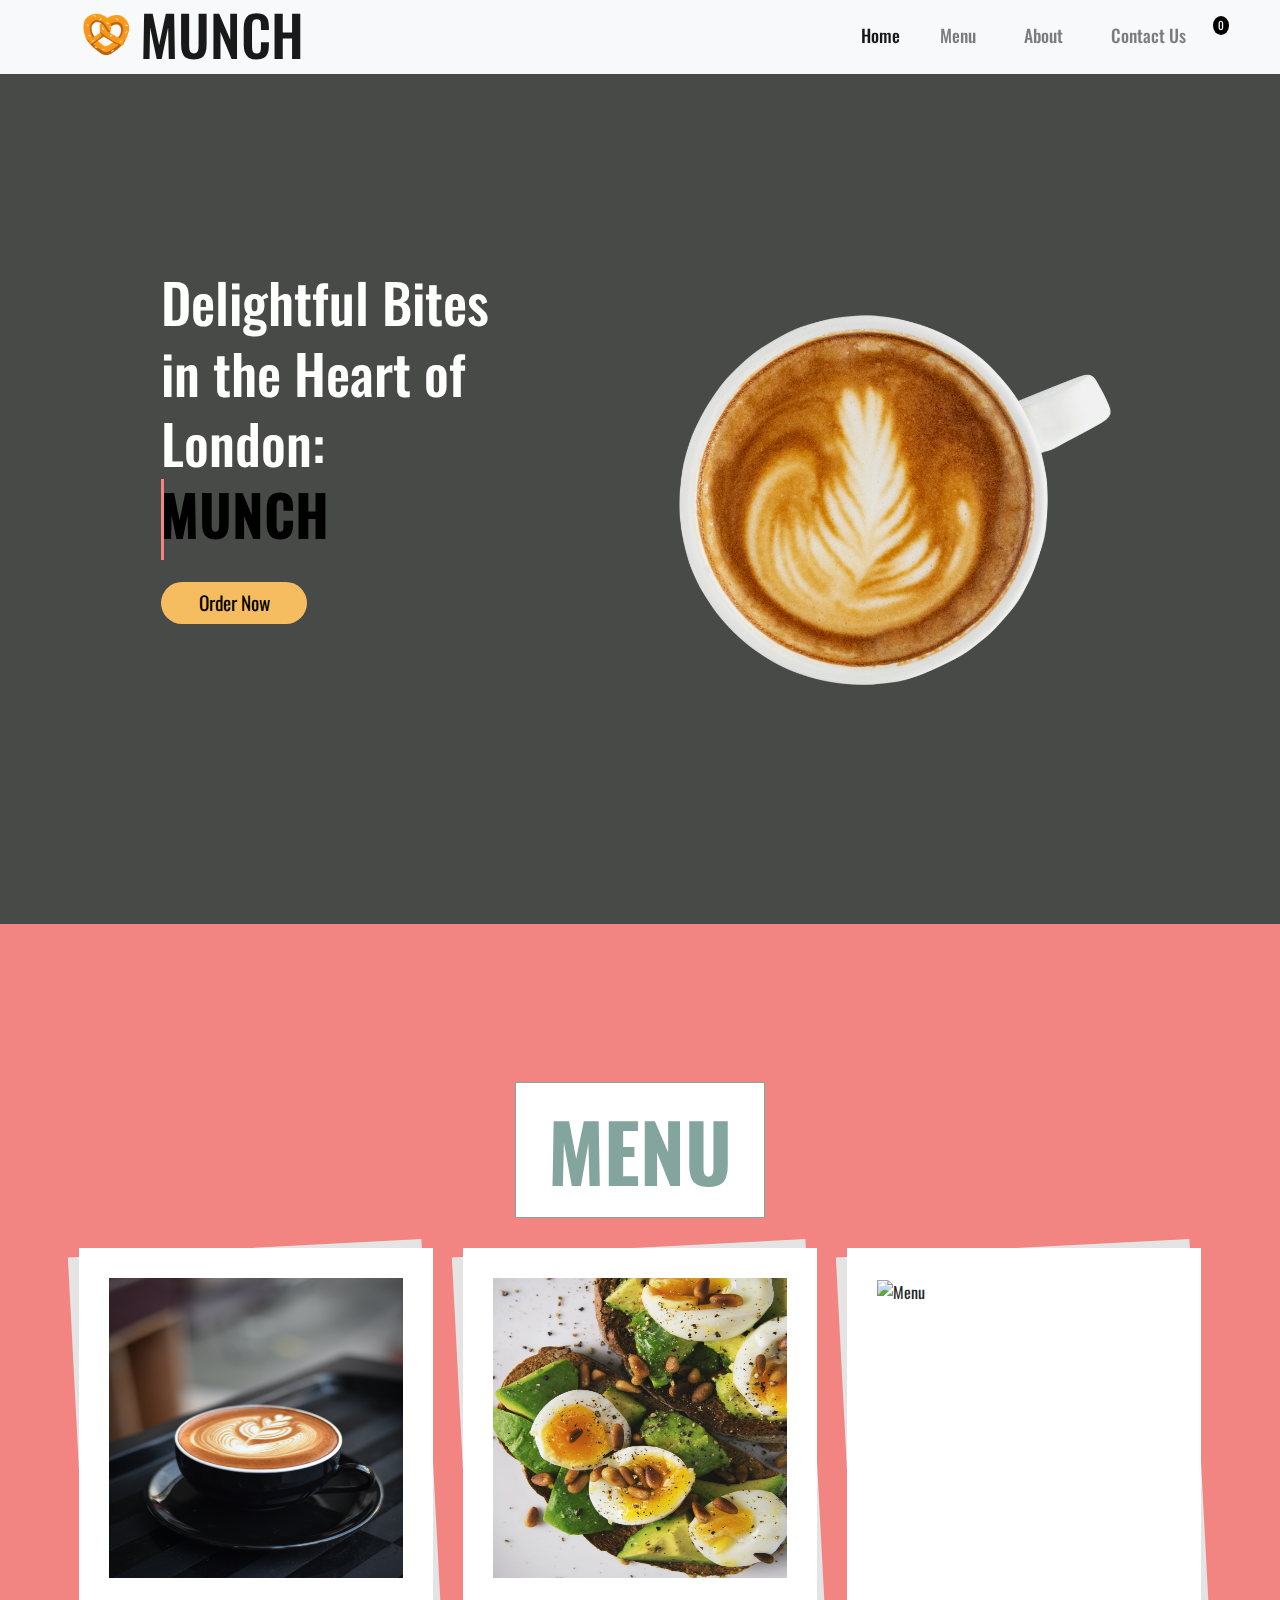
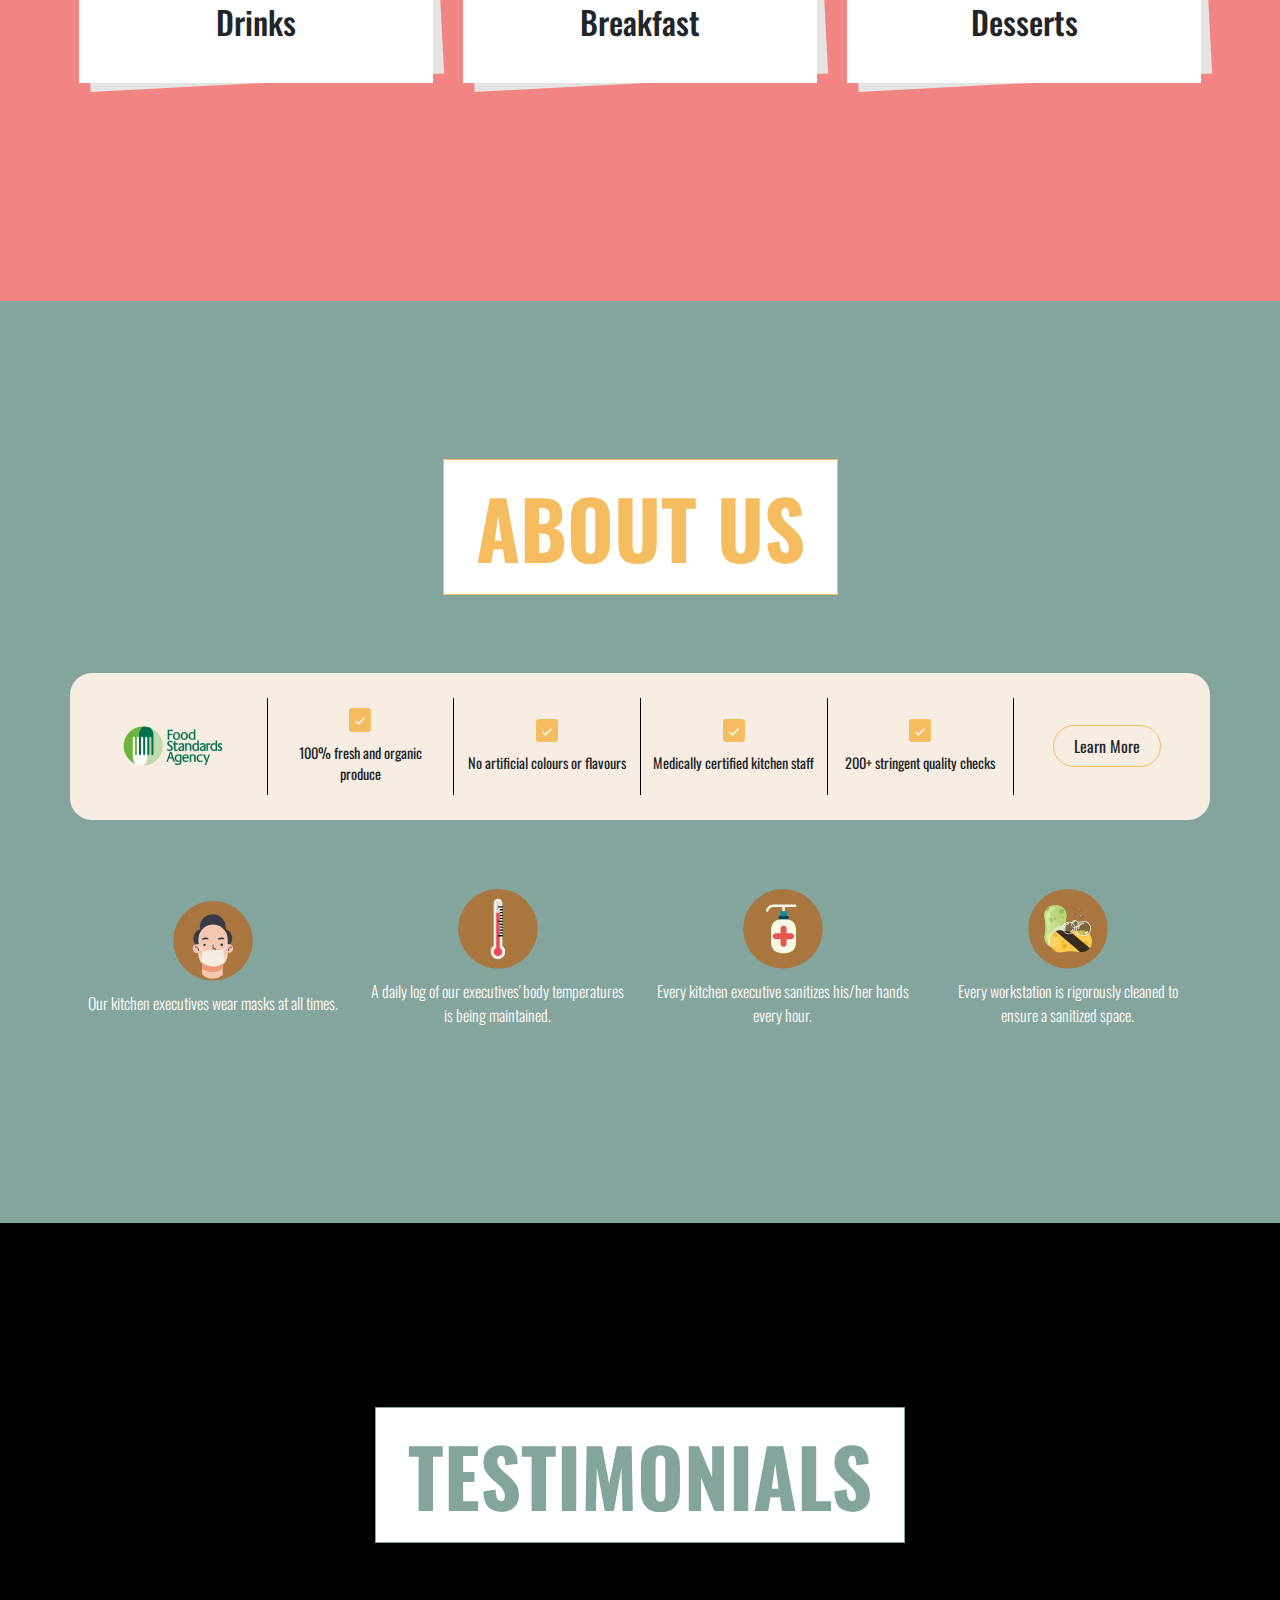
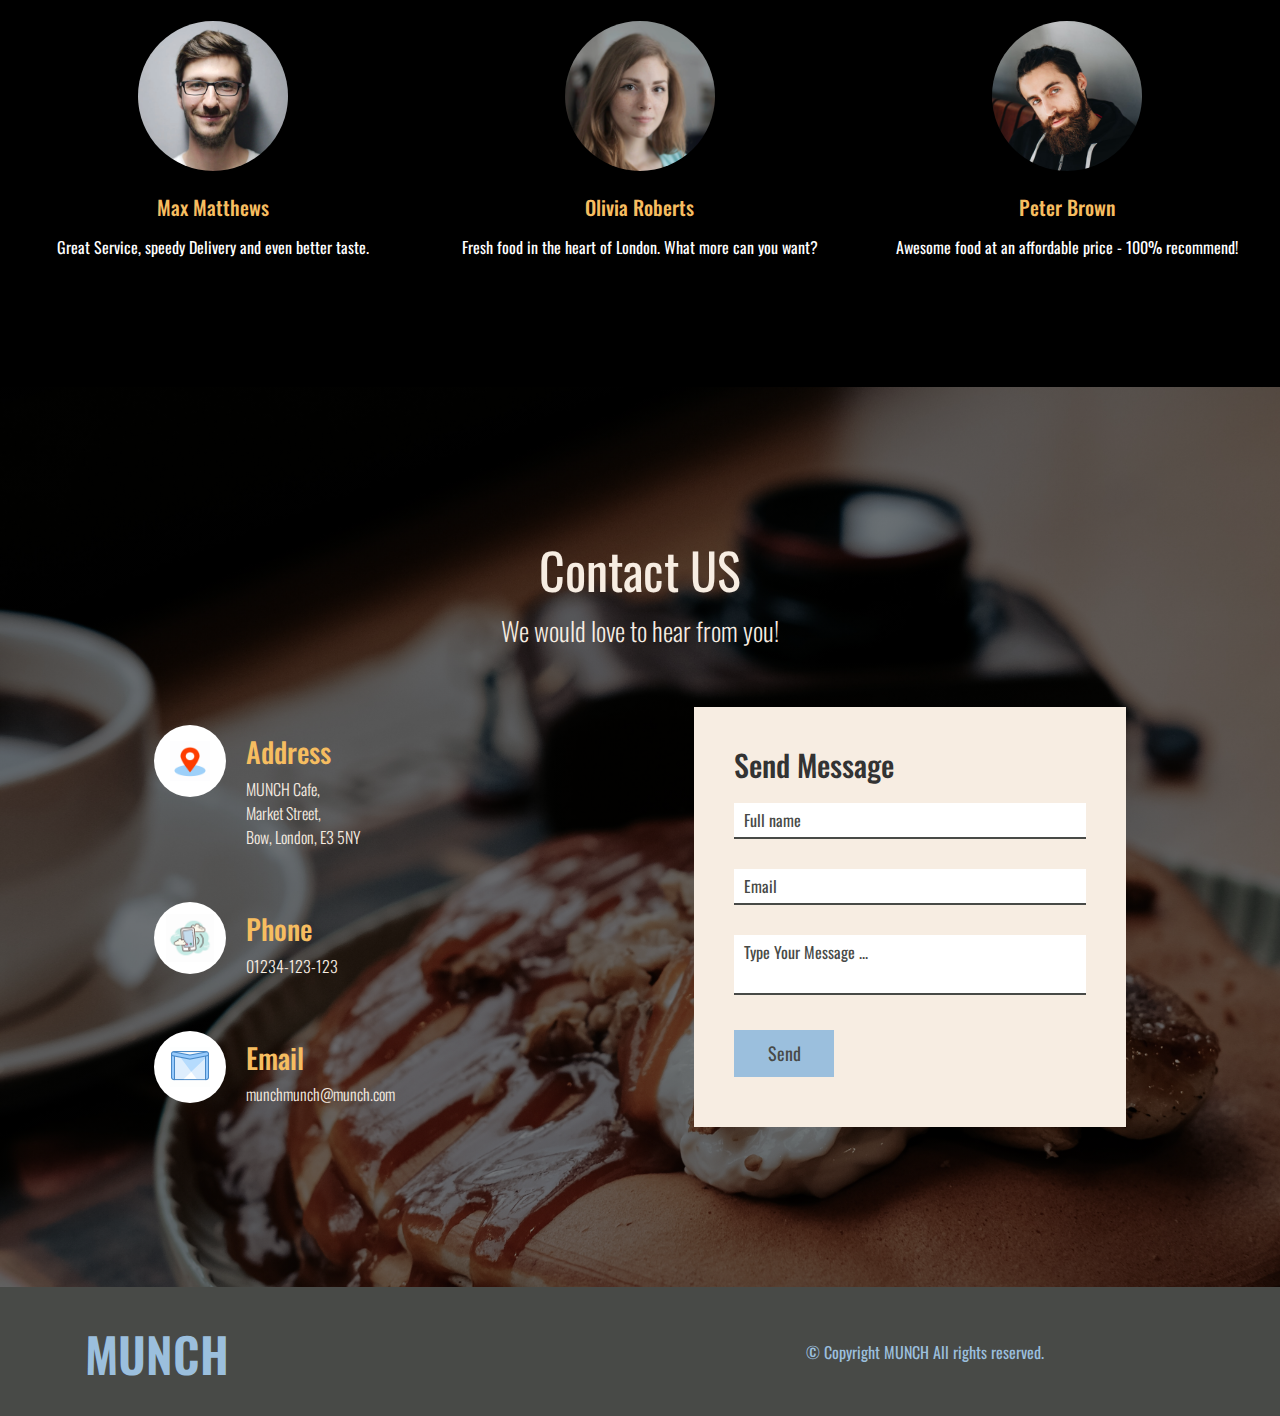
==== commit 1fdc0e54: "Making website responsive" ====
--- a/index.html
+++ b/index.html
@@ -25,6 +25,9 @@
     />
     <link rel="preconnect" href="https://fonts.gstatic.com" crossorigin>
     <link href="https://fonts.googleapis.com/css2?family=Arvo&family=Manrope&display=swap" rel="stylesheet">
+    <link rel="preconnect" href="https://fonts.googleapis.com">
+    <link rel="preconnect" href="https://fonts.gstatic.com" crossorigin>
+    <link href="https://fonts.googleapis.com/css2?family=Oswald:wght@300;400;500;600&display=swap" rel="stylesheet">
 
     <!-- CDN FONTS  -->
     <link href="https://fonts.cdnfonts.com/css/elinga" rel="stylesheet" />
@@ -85,7 +88,7 @@
               <a class="nav-link px-4" href="#menuSection">Menu</a>
             </li>
             <li class="nav-item">
-              <a class="nav-link px-4" href="#healthySection">Hygiene</a>
+              <a class="nav-link px-4" href="#aboutSection">About</a>
             </li>
             <li class="nav-item">
               <a class="nav-link px-4" href="#contactSection">Contact Us</a>
@@ -1785,10 +1788,12 @@
       </div>
     </section>
 
-    <section id="healthySection">
-      <h1 class="hygiene-title">
-        <span><b>HYGIENE</b></span>
+    <section id="aboutSection">
+      <h1 class="about-title">
+        <span><b>ABOUT US</b></span>
       </h1>
+      <br>
+      <br>
       <div class="eatSure container">
         <div class="row">
           <div class="col-sm-2 col-12">
@@ -1820,7 +1825,7 @@
                 </g>
               </svg>
             </div>
-            <div class="text">Medically Certified Kitchen Staff</div>
+            <div class="text">100% fresh and organic produce</div>
           </div>
 
           <div class="col-sm-2 col-6 borderLeft">
@@ -1844,7 +1849,7 @@
                 </g>
               </svg>
             </div>
-            <div class="text">200+ Stringent Quality Checks</div>
+            <div class="text">No artificial colours or flavours</div>
           </div>
 
           <div class="col-sm-2 col-6 borderLeft">
@@ -1868,7 +1873,7 @@
                 </g>
               </svg>
             </div>
-            <div class="text">No Artificial Colours or Flavours</div>
+            <div class="text">Medically certified kitchen staff</div>
           </div>
 
           <div class="col-sm-2 col-6 borderLeft">
@@ -1892,7 +1897,7 @@
                 </g>
               </svg>
             </div>
-            <div class="text">100% Fresh and Organic Produce</div>
+            <div class="text">200+ stringent quality checks</div>
           </div>
 
           <div class="col-sm-2 col-12 borderLeft">
@@ -1914,7 +1919,7 @@
               alt="Our Kitchen executives have been instructed to wear masks at all times."
             />
             <p>
-              Our Kitchen executives have been instructed to wear masks at all
+              Our kitchen executives wear masks at all
               times.
             </p>
           </div>
@@ -1946,8 +1951,8 @@
               alt="Every kitchen surface is rigorously cleaned to ensure a sanitized workstation."
             />
             <p>
-              Every kitchen surface is rigorously cleaned to ensure a 
-              sanitized workstation.
+              Every workstation is rigorously cleaned to ensure a 
+              sanitized space.
             </p>
           </div>
         </div>
@@ -1956,7 +1961,7 @@
 
     <!-- TESTIMONIALS SECTION -->
     <section id="testimonialsSection" class="testimonials">
-      <h1 class="hygiene-title">
+      <h1 class="about-title">
         <span><b>TESTIMONIALS</b></span>
       </h1>
       <div class="row d-flex justify-content-center">
@@ -2068,7 +2073,7 @@
 
     <!-- CONTACT US SECTION -->
 
-    <section class="contact">
+    <section id="contactSection">
       <div class="content">
         <h2>Contact US</h2>
         <p>We would love to hear from you!</p>
--- a/styles.css
+++ b/styles.css
@@ -10,15 +10,15 @@
 /* GENERAL STYLES */
 
 body {
-  font-family: "Ubuntu", sans-serif;
+  font-family: 'Oswald', sans-serif;
   /* sets font family for entire page */
   background-color: #484a47;
 }
 
 #pretzel {
-  padding-top:5px;
-  height: 80px;
-  width: 80px;
+    padding-top: 12px;
+    height: 80px;
+    width: 70px;
 }
 
 p {
@@ -54,10 +54,12 @@
 }
 
 .navbar-brand {
-  font-family: "elinga", "myFirstFont", "Roboto";
+  font-family: 'Oswald', sans-serif;
   font-weight: 500;
   /* font-size: 0.5rem; */
   font-size: 56px;
+  position: relative;
+  top: -4px;
 }
 
 .nav-item
@@ -69,7 +71,7 @@
 
 div#navbarSupportedContent {
   position: relative;
-  top: -6px;
+  top: -3px;
 }
 
 .fixed-top {
@@ -79,7 +81,6 @@
 /* HOME SECTION */
 .home-container {
   height: 100vh;
-  width: 132vw;
   display: flex;
   justify-content: center;
 }
@@ -101,10 +102,7 @@
   flex-direction: column;
   justify-content: flex-start;
   align-items: left;
-  padding-top: 8%;
-  padding-right: 10%;
-  padding-left: 5%;
-  text-align: left;
+  padding: 12% 10% 5% 8%;
 }
 
 .homeHeading {
@@ -115,9 +113,9 @@
 /* Style the INEBRIATES to red color */
 .homeHeading span {
   color: black;
-  -webkit-text-stroke: 0.14vw rgb(44, 42, 42);
+  -webkit-text-stroke: 0.14vw rgb(0, 0, 0);
   letter-spacing: 2px;
-  stroke: #ffa5d8;
+  stroke: black;
   stroke-width: 3;
   position: relative;
   animation: textAnimate 5s infinite alternate;
@@ -126,12 +124,11 @@
 .homeHeading span::before {
   content: attr(data-text);
   position: absolute;
-  top: 0;
   left: 0;
   width: 0;
   height: 100%;
   color: #F28482;
-  -webkit-text-stroke: 0vw rgb(44, 42, 42);
+  -webkit-text-stroke: 0.18vw #F28482;
   border-right: 3px solid #F28482;
   overflow: hidden;
   animation: animate 6s linear infinite;
@@ -216,9 +213,8 @@
 /* MENU SECTION */
 
 #menuSection {
-  padding-top: 1%;
+  padding: 10% 5%;
   background-color: #f28482;
-  padding: 40px 60px;
 }
 
 #menuSection .container h1 {
@@ -232,7 +228,6 @@
   background-color: white;
   color: #6f1a07;
   padding: 1px 5px;
-  font-family: "Roboto";
 }
 
 .product-box-layout4 {
@@ -501,25 +496,23 @@
   font-size: 1.3rem;
 }
 
-/* HYGIENE SECTION */
-#healthySection {
-  padding-top: 0.5%;
+/* ABOUT SECTION */
+#aboutSection {
   background-color: #000000;
-  padding: 40px 60px;
-}
-
-#healthySection .hygiene-title {
-  text-align: center;
-  margin: 50px auto;
-}
-
-#healthySection .hygiene-title span {
+  padding: 10% 5%;
+  text-align: center;
+  background-color: #84a59d;
+  }
+
+#aboutSection .about-title span {
   font-size: 5rem;
   border: 1px solid #F6BD60;
   background-color: white;
   color: #F6BD60;
-  padding: 0.5rem 2rem;
-  font-family: "Roboto";
+}
+
+.safetyMeasures p {
+  font-weight: 500;
 }
 
 .eatSure {
@@ -619,6 +612,7 @@
 
 .safetyMeasures .col-sm-3 p {
   margin-top: 10px;
+  font-weight: 300;
 }
 
 .container.safetyMeasuresDiv img {
@@ -643,7 +637,6 @@
 }
 
 .footerHeadingCol h2 {
-  font-family: "elinga", "Roboto";
   font-weight: 600;
   font-size: 3rem;
 }
@@ -694,9 +687,9 @@
 
 /* SECTIONS */
 #menuSection {
-  padding-top: 0.5%;
+  padding-top: 10%;
   background-color: #f28482;
-  padding-bottom: 4%;
+  padding-bottom: 12%;
 }
 
 .menu-title {
@@ -710,33 +703,25 @@
     background-color: white;
     color: #84a59d;
     padding: 0.5rem 2rem;
-    font-family: "Roboto";
-}
-
-#healthySection {
-  padding-top: 0.5%;
-  background-color: #84a59d;
-  padding-bottom: 4%;
 }
 
 #testimonialsSection {
-  padding-top: 0.5%;
   background-color: #000;
-  padding: 40px 60px;
-}
-
-.hygiene-title {
+  padding-top: 12%;
+  padding-bottom: 10%;
+}
+
+.about-title {
   text-align: center;
   margin: 50px auto;
 }
 
-.hygiene-title span {
+.about-title span {
   font-size: 5rem;
   border: 1px solid #84a59d;
   background-color: white;
   color: #84a59d;
   padding: 0.5rem 2rem;
-  font-family: "Roboto";
 }
 
 .testimonials h3 {
@@ -745,7 +730,6 @@
   background-color: white;
   color: #84a59d;
   padding: 1px 5px;
-  font-family: "Roboto";
   text-align: center;
   margin: 50px auto;
 }
@@ -910,7 +894,11 @@
   border: 1px solid white;
 }
 
-@media screen and (max-width: 920px) {
+@media screen and (max-width: 880px) {
+  .container .contactInfo .box .icon {
+    display: none;
+  }
+
   .navbar-brand {
     font-size: 3rem;
     margin-bottom: 5px;
@@ -1046,25 +1034,13 @@
     height: 229px;
   }
 
-  #menuSection {
-    width: 145vw;
-  }
-
-  #healthySection {
-    width: 145vw;
-  }
-
-  #footer {
-    width: 145vw;
-  }
+
 }
 
 /* checkout icons */
 .checkIcon {
   color: green;
 }
-
-
 
 
 
@@ -1083,10 +1059,10 @@
   margin: 0;
   padding: 0;
   box-sizing: border-box;
-  font-family: 'Manrope', sans-serif;
-}
-
-.contact {
+  font-family: 'Oswald', sans-serif;
+}
+
+#contactSection {
   position: relative;
   min-height: 100hv;
   padding: 50px 100px;
@@ -1101,25 +1077,26 @@
   height: 100vh;
 }
 
-.contact .content {
+#contactSection .content {
   display: flex;
   flex-direction: column;
   max-width: 800px;
   text-align: center;
 }
 
-.contact .content h2 {
+#contactSection .content h2 {
   font-size: 50px;
   font-weight: 400;
   color: #f7ede2;
 }
-.contact .content p {
+#contactSection .content p {
   padding-top: 4px;
   font-size: 26px;
   font-weight: 275;
   color: #f7ede2;
   margin-bottom: 50px;
 }
+
 .container {
   width: 100%;
   display: flex;
@@ -1237,7 +1214,6 @@
 }
 
 .footerHeadingCol h2 {
-  font-family: "elinga", "Roboto";
   font-weight: 600;
   font-size: 3rem;
 }
@@ -1545,6 +1521,11 @@
   .copyright {
     font-size: 0.9rem;
   }
+
+  #footer {
+    position: relative;
+    top: 200px
+  }
 }
 
 @media screen and (max-width: 1000px) {
@@ -1576,7 +1557,8 @@
     flex-direction: row;
     gap: 10px;
     flex-wrap: wrap;
-    justify-content: center;
+    justify-content: left;
+    margin-left: 5%;
   }
 
   .contactForm {
@@ -1595,14 +1577,6 @@
     height: 229px;
   }
 
-  #menuSection {
-    width: 145vw;
-  }
-
-  #healthySection {
-    width: 145vw;
-  }
-
   #footer {
     width: 100%;
   }
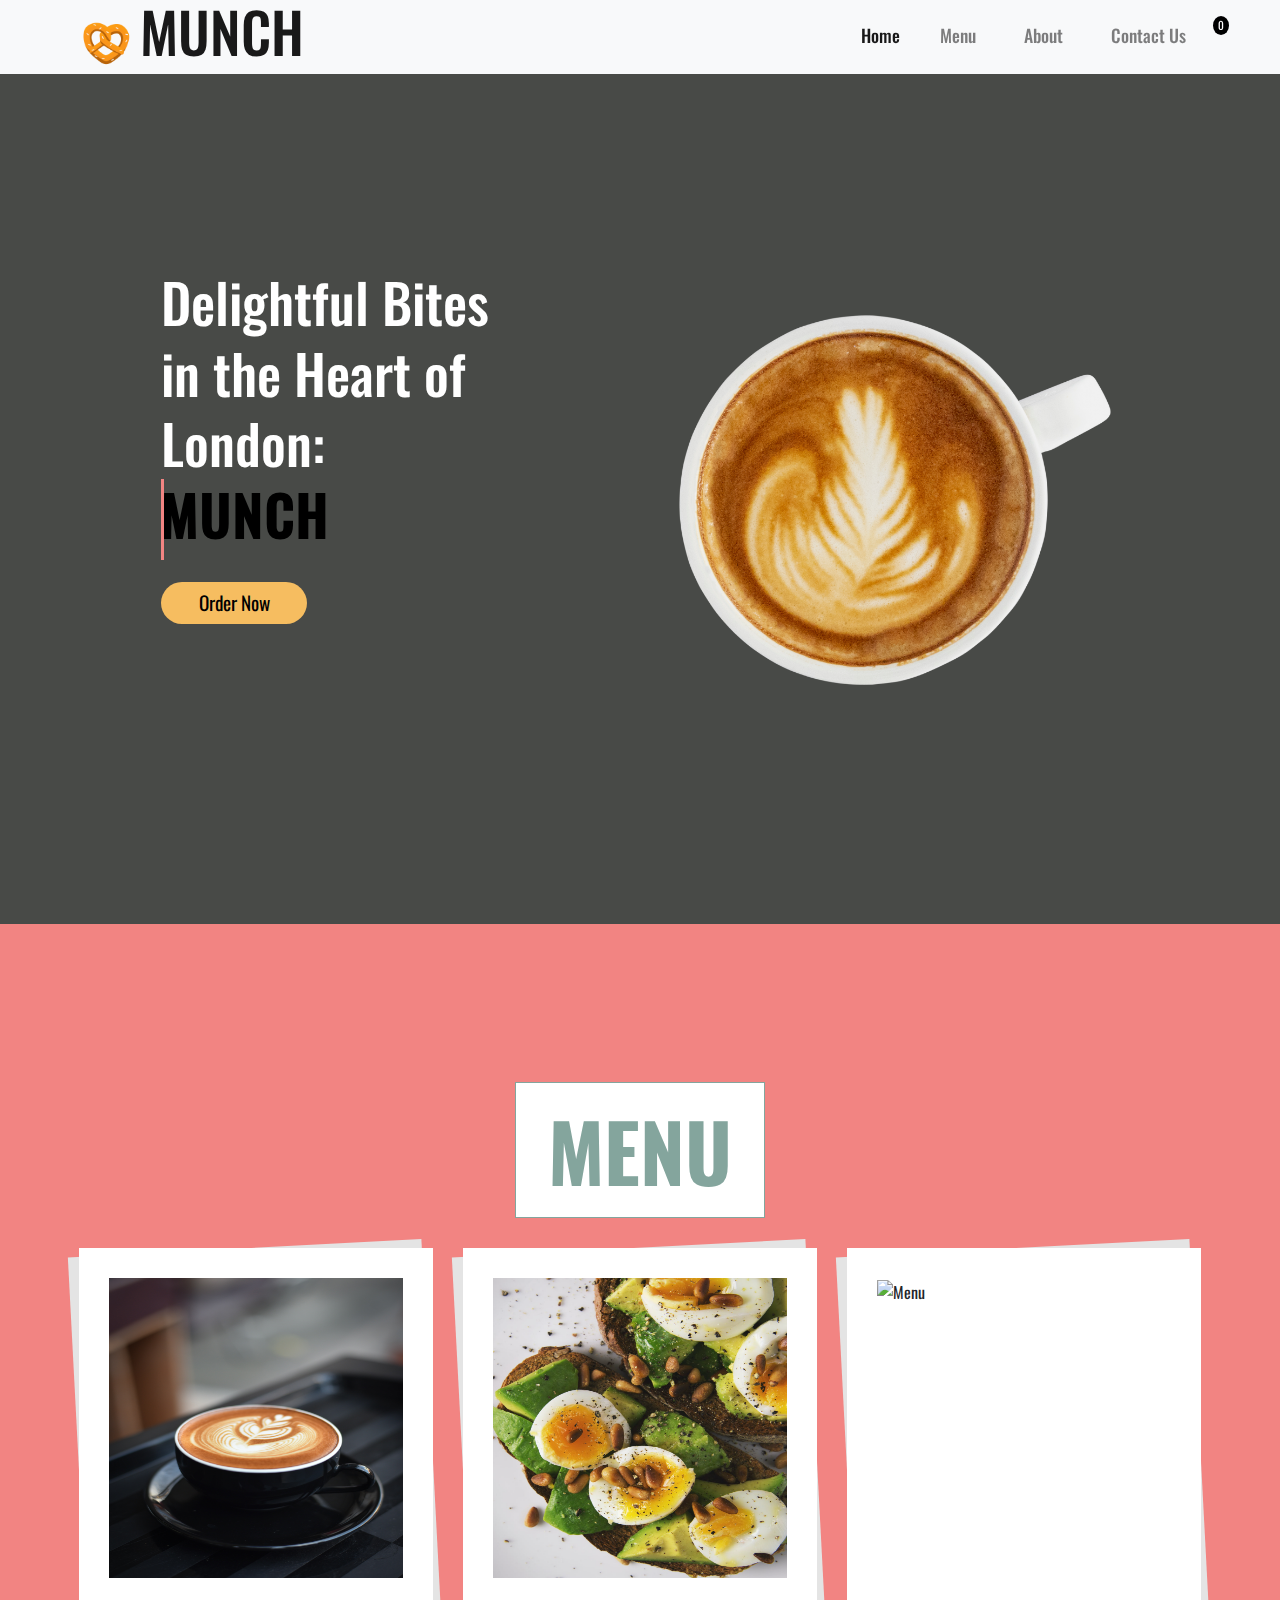
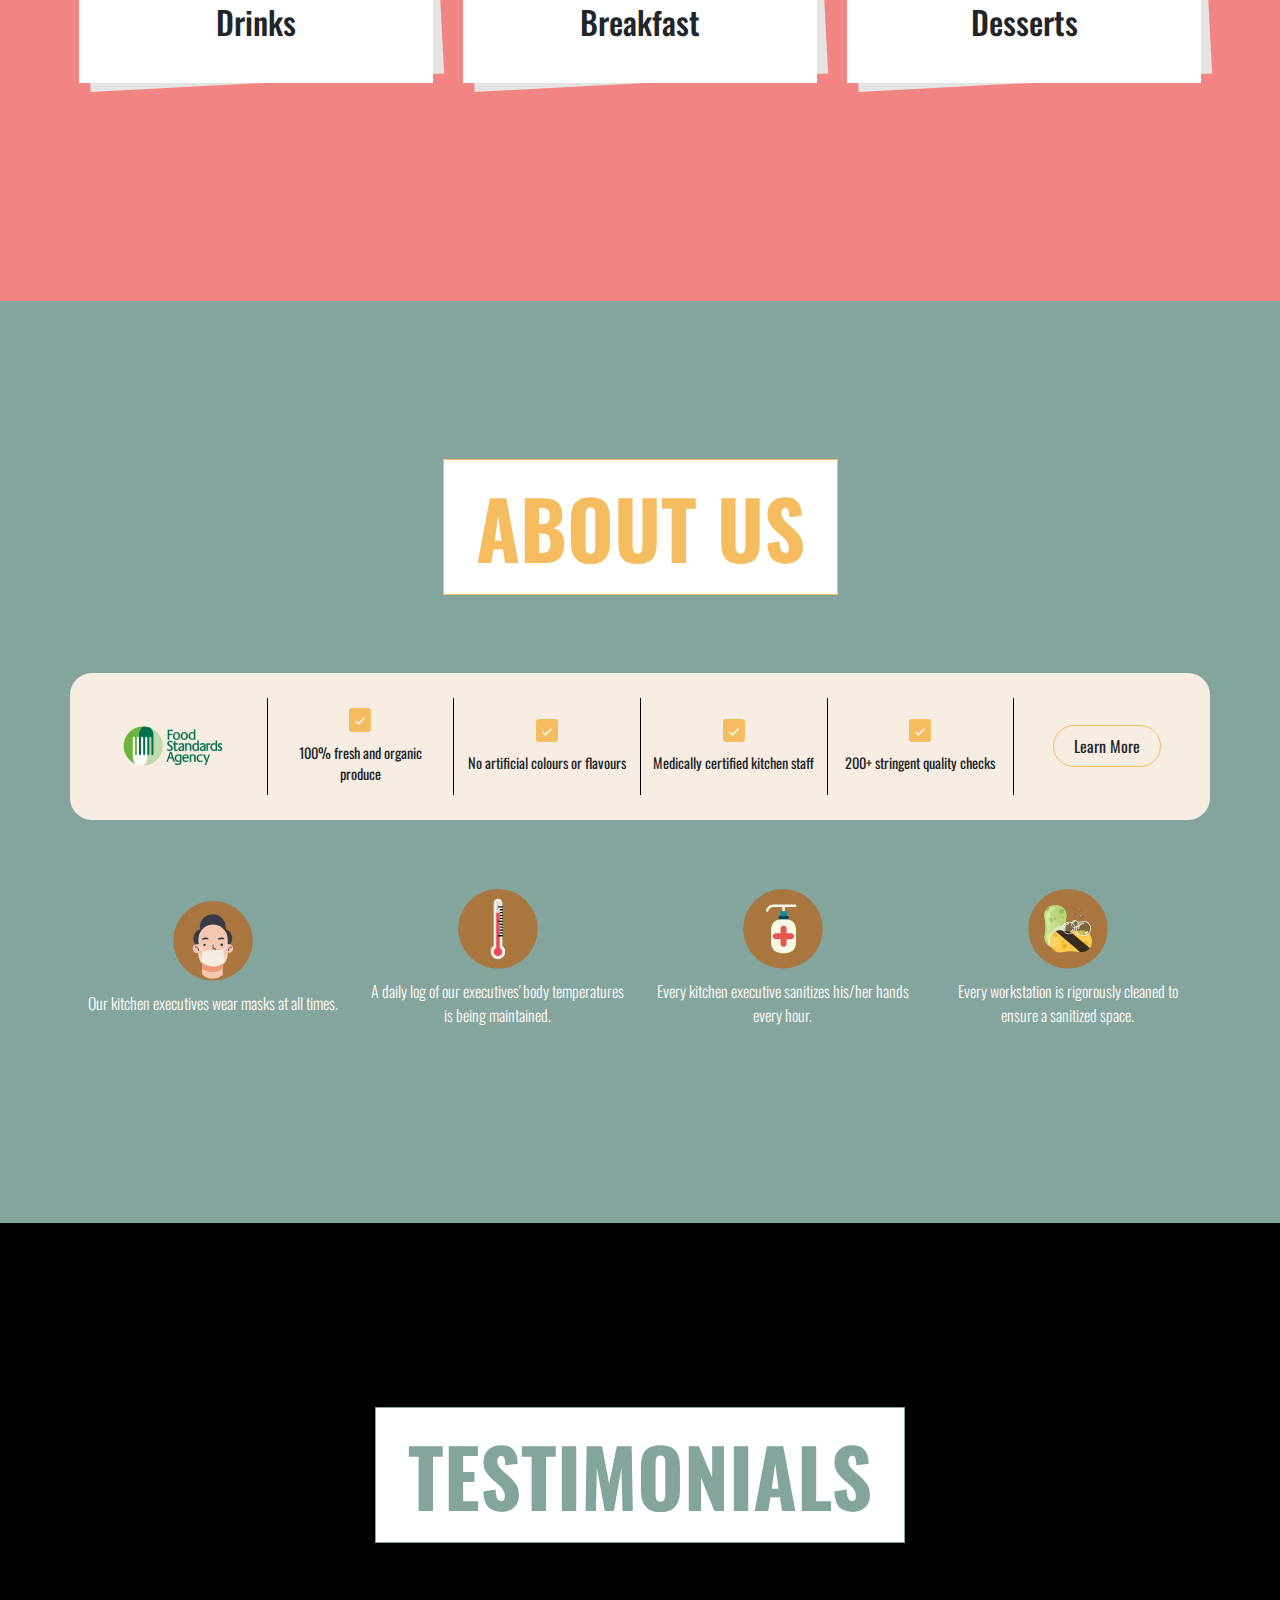
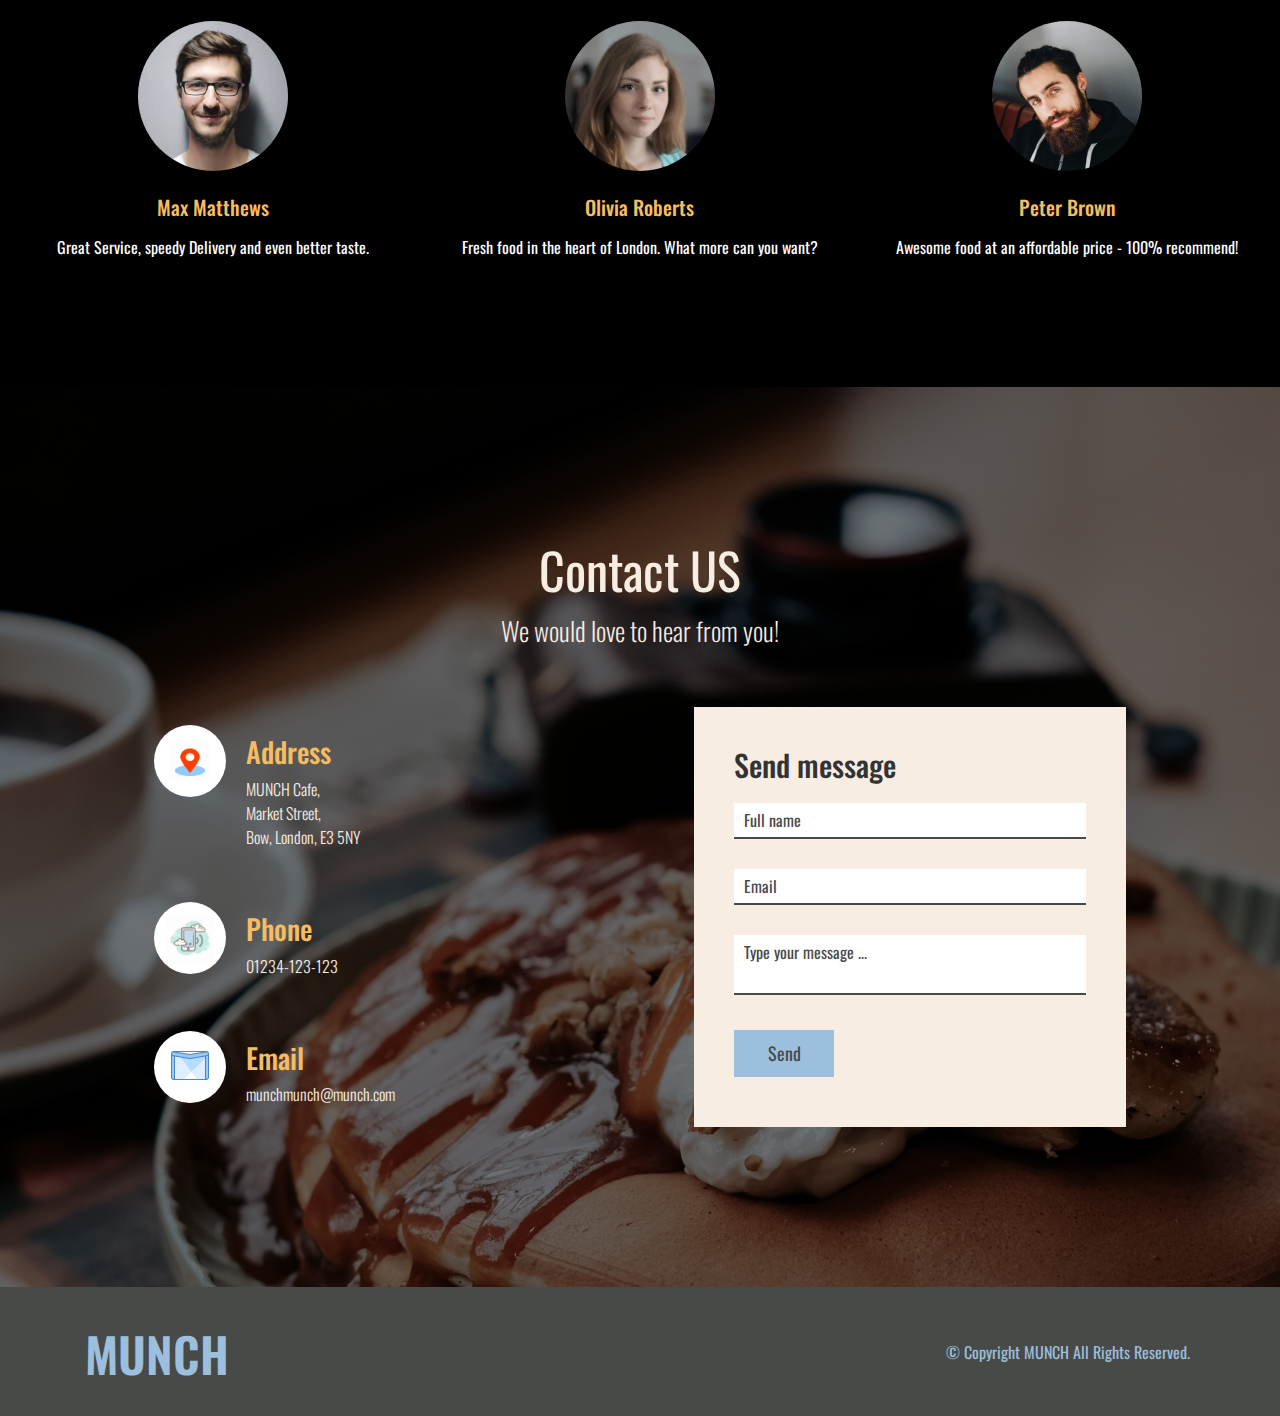
==== commit 81c637d2: "Tidying up design" ====
--- a/index.html
+++ b/index.html
@@ -4,7 +4,7 @@
     <title>MUNCH</title>
     <link
       rel="shortcut icon"
-      href="images/momo-icon.webp"
+      href="images/pretzel-icon.png"
       type="image/x-icon"
     />
 
@@ -56,28 +56,15 @@
   <body>
     <nav class="navbar navbar-expand-lg navbar-light bg-light fixed-top">
       <div class="container">
-        <!-- CODE FOR NAVIGATION BAR -->
-        <ul class="px-0 mx-0">
+        <!-- NAVIGATION BAR -->
+        <a class="navbar-brand" href="index.html">
           <img
             id="pretzel"
             src="./images/loading-pretzel.gif"
             alt="navbar-logo"
-          />
-        </ul>
-        <a class="navbar-brand" href="index.html">MUNCH</a>
-        <button
-          class="navbar-toggler"
-          type="button"
-          data-toggle="collapse"
-          data-target="#navbarSupportedContent"
-          aria-controls="navbarSupportedContent"
-          aria-expanded="false"
-          aria-label="Toggle navigation"
-        >
-          <span class="navbar-toggler-icon"></span>
-        </button>
-
-        <div class="collapse navbar-collapse" id="navbarSupportedContent">
+          />MUNCH</a>
+
+        <div id="navbarSupportedContent">
           <ul class="navbar-nav ml-auto">
             <li class="nav-item active">
               <a class="nav-link px-3" href="#"
@@ -2113,7 +2100,7 @@
         </div>
         <div class="contactForm">
           <form action="">
-            <h2>Send Message</h2>
+            <h2>Send message</h2>
             <div class="inputBox">
               <input type="text" name="" required="required" />
               <span>Full name</span>
@@ -2124,7 +2111,7 @@
             </div>
             <div class="inputBox">
               <textarea required="required"></textarea>
-              <span>Type Your Message ...</span>
+              <span>Type your message ...</span>
             </div>
             <div class="inputBox">
               <input type="submit" name="" value="Send" />
@@ -2146,27 +2133,26 @@
           </div>
 
           <div class="col-3 socialMedia">
-            <a href="https://www.facebook.com/" class="socialMediaIcon">
-              <span><i class="fab fa-facebook-f"></i></span
-            ></a>
-            <a href="https://www.twitter.com/" class="socialMediaIcon">
-              <span><i class="fab fa-twitter"></i></span
-            ></a>
-            <a href="https://www.instagram.com/" class="socialMediaIcon">
-              <span><i class="fab fa-instagram"></i></span
-            ></a>
+            <a href="https://www.facebook.com/innovizeuk" class="socialMediaIcon">
+              <span><i class="fab fa-facebook-f"></i></span>
+            </a>
+            <a href="https://www.twitter.com/innovizeuk/" class="socialMediaIcon">
+              <span><i class="fab fa-twitter"></i></span>
+            </a>
+            <a href="https://www.instagram.com/innovize.uk/" class="socialMediaIcon">
+              <span><i class="fab fa-instagram"></i></span>
+            </a>
             <a
               href="https://www.linkedin.com/in/harridepaula/"
               target="_blank"
               class="socialMediaIcon"
             >
-              <span><i class="fab fa-linkedin"></i></span
-            ></a>
+              <span><i class="fab fa-linkedin"></i></span></a>
           </div>
         </div>
         
-        <div class="row copyrightRow">
-          <p class="copyright">&copy; Copyright MUNCH All rights reserved.</p>
+        <div class="col-3 copyrightRow">
+          <p class="copyright">&copy; Copyright MUNCH All Rights Reserved.</p>
         </div>
       </div>
     </footer>
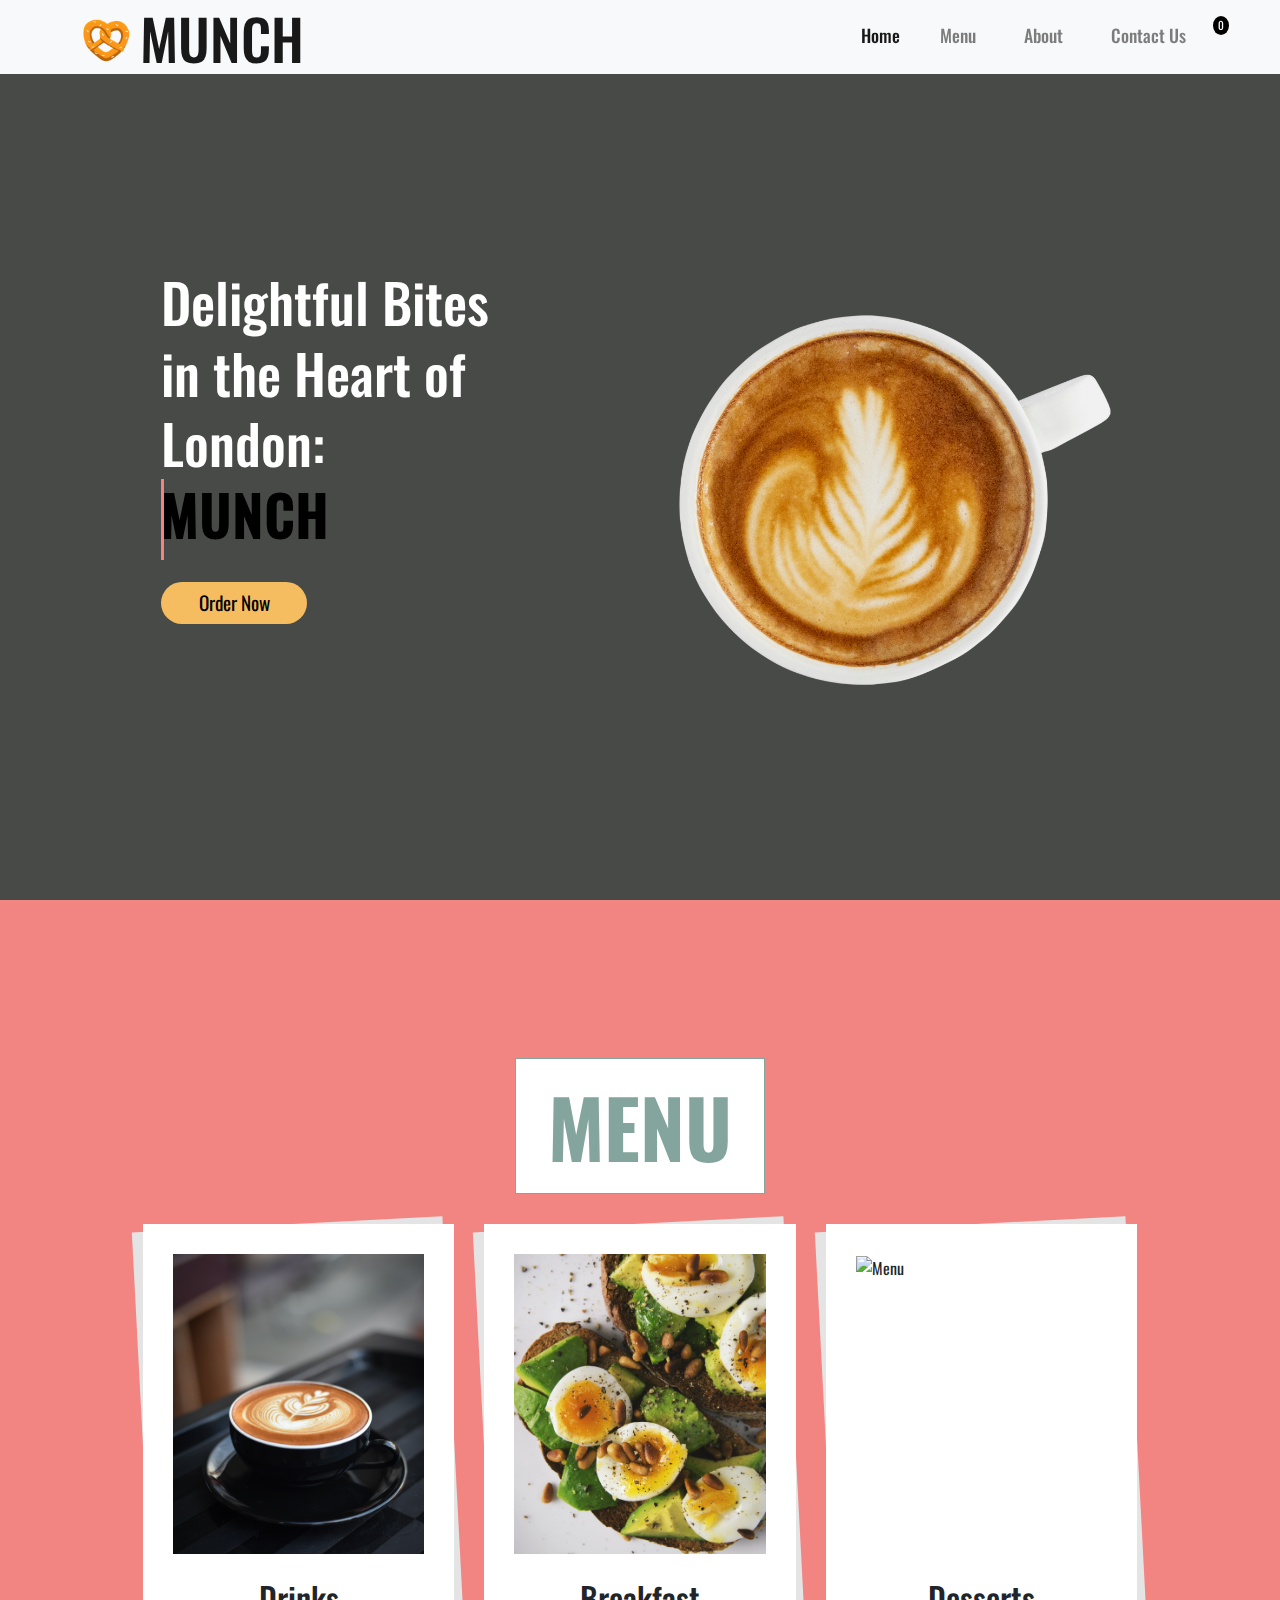
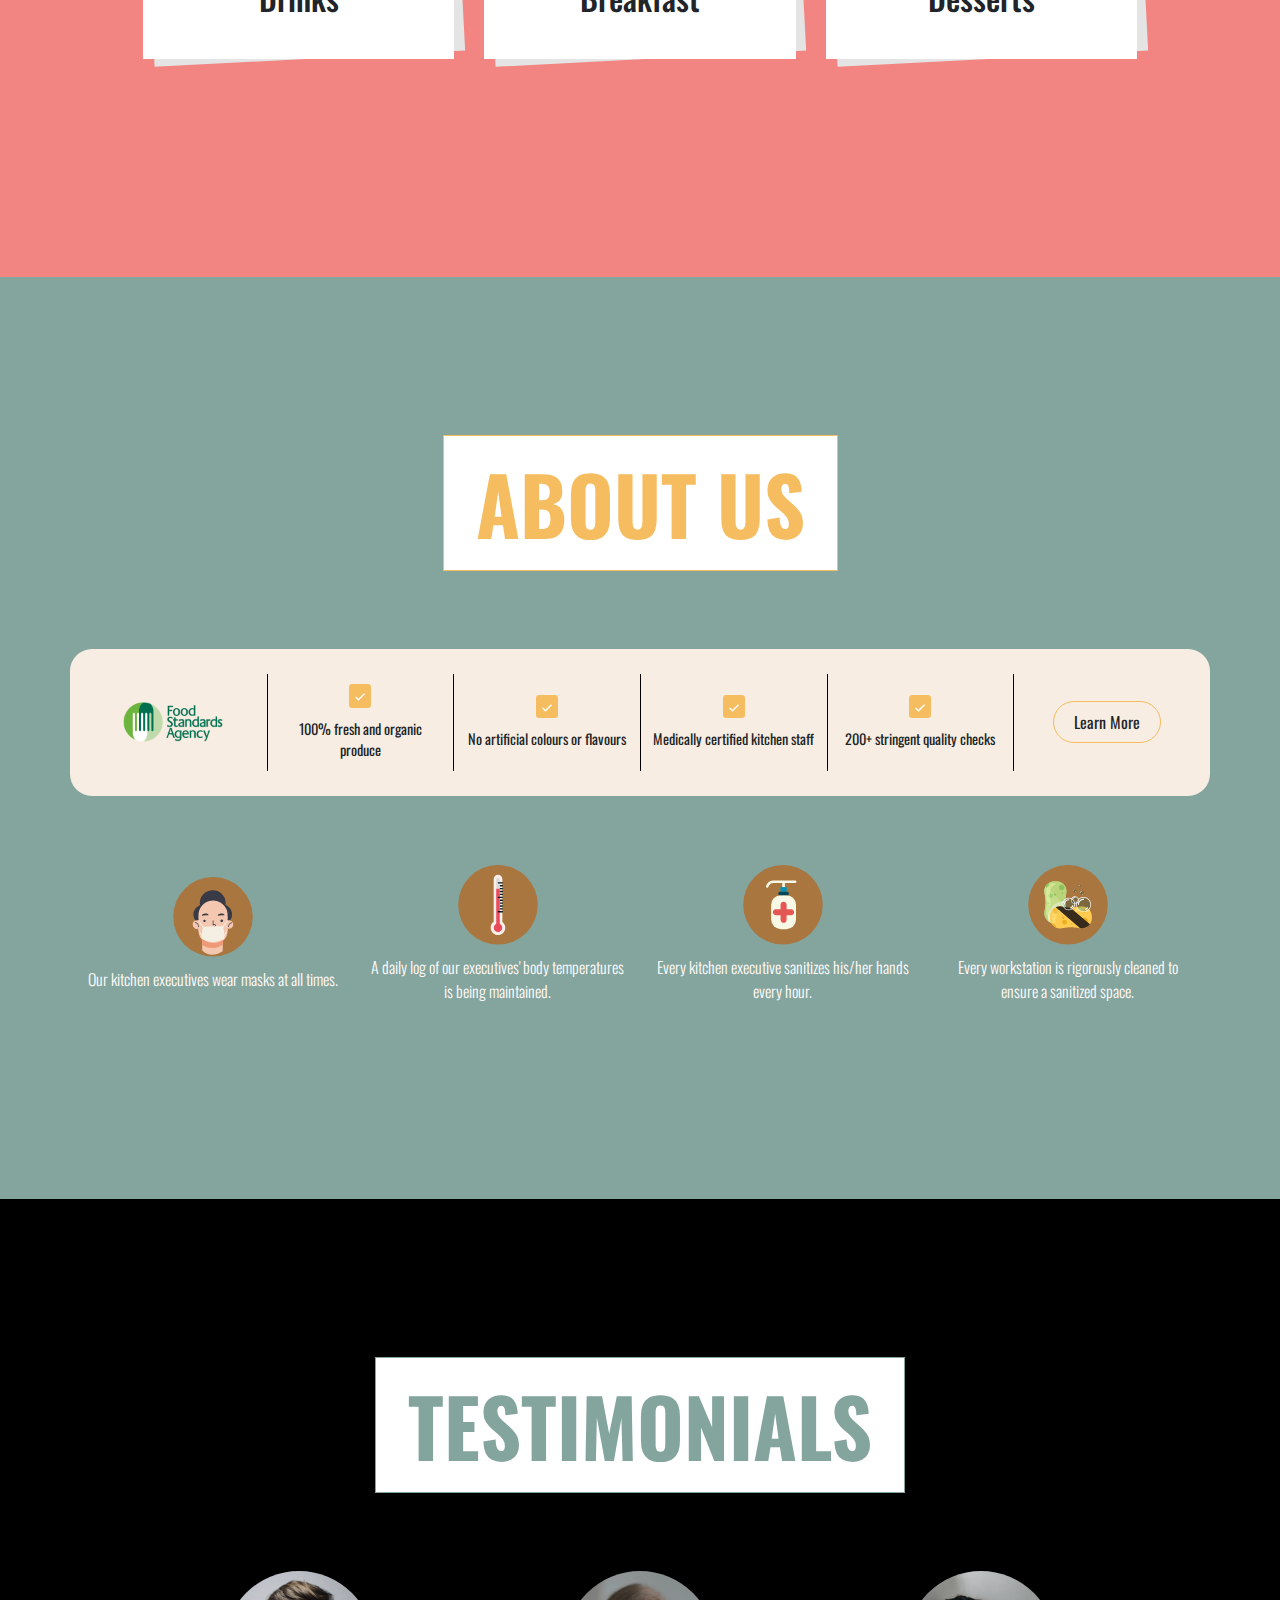
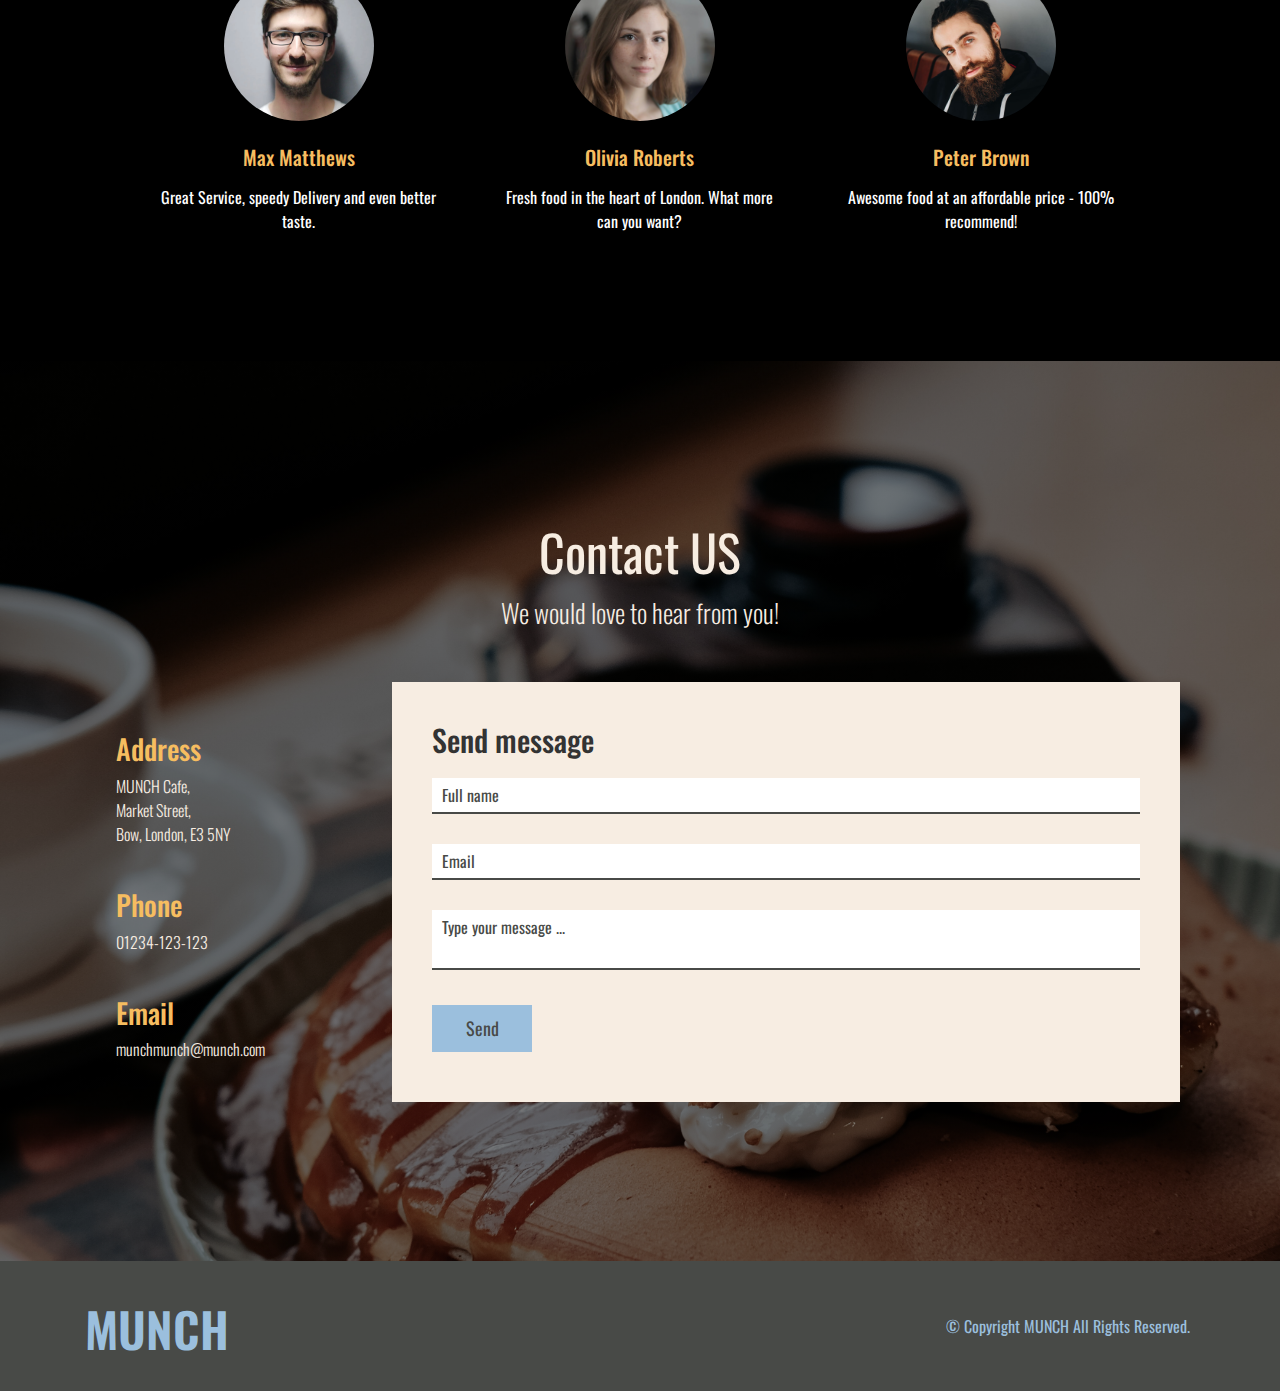
==== commit b9575082: "Making responsive for mobiles and tablets" ====
--- a/index.html
+++ b/index.html
@@ -2068,9 +2068,6 @@
       <div id="contactus-container" class="container">
         <div class="contactInfo">
           <div class="box">
-            <div class="icon">
-              <i><img src="icons\maps.gif" alt="map-gif" /></i>
-            </div>
             <div class="text">
               <h3>Address</h3>
               <p>
@@ -2080,18 +2077,12 @@
             </div>
           </div>
           <div class="box">
-            <div class="icon">
-              <i class="icon1"><img src="icons\phone.gif" alt="phone-gif" /></i>
-            </div>
             <div class="text">
               <h3>Phone</h3>
               <p>01234-123-123</p>
             </div>
           </div>
           <div class="box">
-            <div class="icon">
-              <i><img src="icons\email.gif" alt="email-gif" /></i>
-            </div>
             <div class="text">
               <h3>Email</h3>
               <p>munchmunch@munch.com</p>
--- a/styles.css
+++ b/styles.css
@@ -13,6 +13,8 @@
   font-family: 'Oswald', sans-serif;
   /* sets font family for entire page */
   background-color: #484a47;
+  display: flex;
+  flex-wrap: wrap;
 }
 
 #pretzel {
@@ -59,7 +61,12 @@
   /* font-size: 0.5rem; */
   font-size: 56px;
   position: relative;
-  top: -4px;
+  top: 3px;
+}
+
+#pretzel {
+  position: relative;
+  top: -10px;
 }
 
 .nav-item
@@ -72,6 +79,7 @@
 div#navbarSupportedContent {
   position: relative;
   top: -3px;
+  left: 0px;
 }
 
 .fixed-top {
@@ -213,7 +221,8 @@
 /* MENU SECTION */
 
 #menuSection {
-  padding: 10% 5%;
+  width: 100%;
+  padding: 10%;
   background-color: #f28482;
 }
 
@@ -502,6 +511,7 @@
   padding: 10% 5%;
   text-align: center;
   background-color: #84a59d;
+  width: 100%;
   }
 
 #aboutSection .about-title span {
@@ -628,6 +638,7 @@
   background-color: #0d1010;
   color: #F6BD60;
   padding: 3% 0 2% 0;
+  width: 100vw;
 }
 
 .footerHeadingCol {
@@ -661,6 +672,7 @@
 /* individual icons styling */ {
   margin-right: 15px;
   font-size: 2.2rem;
+  padding: 1rem;
 }
 
 .contactRow,
@@ -707,8 +719,8 @@
 
 #testimonialsSection {
   background-color: #000;
-  padding-top: 12%;
-  padding-bottom: 10%;
+  padding: 10%;
+  width: 100%;
 }
 
 .about-title {
@@ -746,303 +758,10 @@
   color: white !important;
 }
 
-/************************ SHOPPING CART CSS ********************/
-
-.modal-body {
-  padding: 0;
-}
-
-.modal-body .container-fluid {
-  padding: 5px;
-}
-
-.paymentInfo {
-  display: flex;
-  flex-direction: row;
-  align-items: center;
-  padding: 0;
-  margin: 0;
-}
-
-.checkIcon {
-  font-size: 1.5rem;
-  color: #F6BD60;
-  margin: auto 7px;
-}
-
-.cartContentDiv {
-  padding: 10px 0 10px 0;
-}
-
-.cartContentRow .col-2 {
-  display: flex;
-  flex-direction: column;
-  justify-content: center;
-  align-items: flex-end;
-}
-
-.cartContentRow .col-10 {
-  display: flex;
-  flex-direction: column;
-  justify-content: center;
-}
-
-.cartQuantity
-
-/* Total number of cart items */ {
-  font-size: 0.8rem;
-}
-
-.cartContentRow .col-2 .text-muted-small {
-  display: flex;
-  justify-content: center;
-  align-items: center;
-  font-size: 1.2rem;
-}
-
-/* horizontal line after each selected item on cart */
-.cartHr {
-  color: black;
-  width: 90%;
-  margin: 5px auto;
-}
-
-/* Section for total amount on Cart */
-.totalAmountDiv {
-  position: absolute;
-  bottom: 8px;
-  left: 0;
-  padding-left: 15px;
-}
-
-.totalAmountText {
-  font-size: 0.9rem;
-  letter-spacing: 1px;
-}
-
-/* Scroll To Top Button */
-
-#scrollToTop {
-  display: inline-flex;
-  justify-content: center;
-  align-items: center;
-  color: white;
-  font-size: 1.5rem;
-  background-color: #ff9800;
-  width: 40px;
-  height: 40px;
-  text-align: center;
-  border-radius: 50%;
-  position: fixed;
-  bottom: 3%;
-  right: 2%;
-  transition: background-color 0.3s, opacity 0.5s, visibility 0.5s;
-  opacity: 0;
-  visibility: hidden;
-  z-index: 1000;
-}
-
-/* Scroll To Top Button Hover Over styles */
-#scrollToTop:hover {
-  cursor: pointer;
-  background-color: #333;
-}
-
-/* After Scroll Top Button Has Been Clicked */
-#scrollToTop:active {
-  background-color: #555;
-}
-
-#scrollToTop.show {
-  opacity: 1;
-  visibility: visible;
-}
-
-/* Social icon Hover colors */
-
-.fa-facebook-f:hover {
-  color: #4267b2;
-  font-size: 2.3rem;
-}
-
-.fa-twitter:hover {
-  color: #00aaee;
-  font-size: 2.3rem;
-}
-
-.fa-instagram:hover {
-  color: #F6BD60;
-  font-size: 2.3rem;
-}
-
-.fa-facebook-f:hover {
-  color: #0e76a8;
-  font-size: 2.3rem;
-}
-
-/* MEDIA QUERIES FOR RESPONSIVENESS */
-*::-webkit-scrollbar {
-  width: 15px;
-}
-
-*::-webkit-scrollbar-track {
-  background: white;
-}
-
-*::-webkit-scrollbar-thumb {
-  background-color: black;
-  border: 1px solid white;
-}
-
-@media screen and (max-width: 880px) {
-  .container .contactInfo .box .icon {
-    display: none;
-  }
-
-  .navbar-brand {
-    font-size: 3rem;
-    margin-bottom: 5px;
-  }
-
-  .homeTxtCol {
-    padding-right: 0;
-    padding-left: 0;
-  }
-
-  .homeHeading {
-    font-size: 3rem;
-  }
-
-  .homeHeading span {
-    font-size: 3.9rem;
-  }
-
-  .homeImgCol {
-    margin: 50px auto 0 auto;
-  }
-
-  .homeImg {
-    width: auto;
-    height: 100%;
-    margin-left: 10px !important;
-  }
-
-  #menuSection {
-    padding: 1% 10px 5%;
-  }
-
-  #menu-container {
-    display: block;
-  }
-
-  .product-box-layout4 .item-figure {
-    height: 200px;
-  }
-
-  .col-lg-4.col-sm-6.col-12 .card {
-    margin-bottom: 15px;
-  }
-}
-
-@media screen and (max-width: 500px) {
-  .navbar-brand {
-    font-size: 2.5rem;
-    margin-bottom: 5px;
-  }
-
-  .homeHeading {
-    font-size: 2.8rem;
-  }
-
-  .homeHeading span {
-    font-size: 3.6rem;
-  }
-
-  .col-lg-4.col-sm-4.col-4 {
-    padding: 0 6px;
-  }
-
-  .product-box-layout4 .item-figure {
-    height: 130px;
-  }
-
-  .item-content .card-title {
-    font-size: 1.1rem;
-  }
-
-  .product-box-layout4 {
-    padding: 10px;
-  }
-
-  .product-box-layout4 .item-content {
-    padding: 15px 0 0;
-  }
-
-  .col-sm-6.col-12 .card {
-    margin-bottom: 15px;
-  }
-
-  .eatSure {
-    margin-bottom: 30px;
-  }
-
-  .safetyMeasures {
-    margin-top: 12%;
-  }
-
-  .footerHeadingCol h2 {
-    font-size: 2.5rem !important;
-  }
-
-  .socialMediaIcon {
-    margin-right: 10px;
-    font-size: 1.2rem;
-  }
-
-  .contactRow {
-    font-size: 0.9rem;
-  }
-
-  .copyright {
-    font-size: 0.9rem;
-  }
-}
-
-@media screen and (max-width: 1000px) {
-  .homeHeading {
-    text-align: center;
-  }
-
-  .homeBtn {
-    display: flex;
-    justify-content: center;
-    align-items: center;
-    margin-left: 32%;
-  }
-
-  .navbar {
-    height: 14vh;
-  }
-
-  .homeTxtCol {
-    padding-top: 73px;
-    margin-top: 30px;
-  }
-
-  .homeImgCol {
-    width: 244px;
-    height: 229px;
-  }
-
-
-}
-
 /* checkout icons */
 .checkIcon {
   color: green;
 }
-
-
 
 
 /* CONTACT US */
@@ -1075,6 +794,7 @@
   background-position: center;
   background-size: cover;
   height: 100vh;
+  width: 100%;
 }
 
 #contactSection .content {
@@ -1105,45 +825,29 @@
 }
 
 .container .contactInfo {
-  width: 50%;
+  flex-direction: row;
+  justify-content: space-between;
+  align-items: flex-start;
+  width: 30%;
   display: flex;
   flex-direction: column;
 }
 
-.container .contactInfo .box {
-  position: relative;
-  padding: 25px 0;
-  display: flex;
-}
-
-.container .contactInfo .box .icon {
-  min-width: 4.5rem;
-  height: 4.5rem;
-  background: #fff;
-  display: flex;
-  justify-content: center;
-  align-items: center;
-  border-radius: 50%;
-  font-size: 22px;
-}
-
-.container .contactInfo .box .text {
-  display: flex;
-  margin-left: 20px;
-  margin-bottom: 3px;
+.box .text {
+  display: flex;
   font-size: 16px;
   color: #f7ede2;
   flex-direction: column;
   font-weight: 300;
-}
-
-.container .contactInfo .box .text h3 {
-  font-weight: 500;
-  color: #F6BD60;
+  padding: 1rem;
+}
+
+.box .text h3 {
+  color: var(--color-yellow)
 }
 
 .contactForm {
-  width: 40%;
+  width: 80%;
   padding: 40px;
   background: #f7ede2;
 }
@@ -1179,6 +883,7 @@
   transition: 0.5s;
   color: #484a47;
 }
+
 .contactForm .inputBox input:focus ~ span,
 .contactForm .inputBox input:valid ~ span,
 .contactForm .inputBox textarea:focus ~ span,
@@ -1230,7 +935,7 @@
   display: flex;
   align-items: center;
   justify-content: flex-end;
-  padding: 10px;
+  padding: 0.6rem;
   scale: 0.8;
   position: relative;
   top: -5px;
@@ -1262,7 +967,7 @@
   text-align: center;
 }
 
-/************************ Shopping Cart CSS ********************/
+/* ---- SHOPPING CART ---- */
 
 .modal-body {
   padding: 0;
@@ -1408,127 +1113,15 @@
   border: 1px solid #f7ede2;
 }
 
-@media screen and (max-width: 992px) {
-  .navbar-nav {
-    background-color: #484a47;
-    text-align: right;
-    width: 150px;
-    border-radius: 10%;
-  }
-}
-
-@media screen and (max-width: 920px) {
-  .navbar-brand {
-    font-size: 3rem;
-    margin-bottom: 5px;
-  }
-
-  .homeTxtCol {
-    padding-right: 0;
-    padding-left: 0;
-  }
-
-  .homeHeading {
-    font-size: 3rem;
-  }
-
-  .homeHeading span {
-    font-size: 3.9rem;
-  }
-
-  .homeImgCol {
-    margin: 50px auto 0 auto;
-  }
-
-  .homeImg {
-    width: auto;
-    height: 100%;
-    margin-left: 10px !important;
-  }
-
-  #menuSection {
-    padding: 1% 10px 5%;
-  }
-
-  .product-box-layout4 .item-figure {
-    height: 200px;
-  }
-
-  .col-lg-4.col-sm-6.col-12 .card {
-    margin-bottom: 15px;
-  }
-}
-
-@media screen and (max-width: 500px) {
-  .navbar-brand {
-    font-size: 2.5rem;
-    margin-bottom: 5px;
-  }
-
-  .homeHeading {
-    font-size: 2.8rem;
-  }
-
-  .homeHeading span {
-    font-size: 3.6rem;
-  }
-
-  .col-lg-4.col-sm-4.col-4 {
-    padding: 0 6px;
-  }
-
-  .product-box-layout4 .item-figure {
-    height: 130px;
-  }
-
-  .item-content .card-title {
-    font-size: 1.1rem;
-  }
-
-  .product-box-layout4 {
-    padding: 10px;
-  }
-
-  .product-box-layout4 .item-content {
-    padding: 15px 0 0;
-  }
-
-  .col-sm-6.col-12 .card {
-    margin-bottom: 15px;
-  }
-
-  .eatSure {
-    margin-bottom: 30px;
-  }
-
-  .safetyMeasures {
-    margin-top: 12%;
-  }
-
+
+
+
+/* ---- DESKTOP ---- */
+@media screen and (max-width: 1000px) {
   .footerHeadingCol h2 {
-    font-size: 2.5rem !important;
-  }
-
-  .socialMediaIcon {
-    margin-right: 10px;
-    font-size: 1.2rem;
-  }
-
-  .contactRow {
-    font-size: 0.9rem;
-  }
-
-  .copyright {
-    font-size: 0.9rem;
-  }
-
-  #footer {
-    position: relative;
-    top: 200px
-  }
-}
-
-@media screen and (max-width: 1000px) {
+    font-size: 1.6rem;
+  }
+
   .homeHeading {
     text-align: center;
   }
@@ -1544,6 +1137,14 @@
     height: 14vh;
   }
 
+  .shoppingCart {
+    padding-top: 5px;
+    font-size: 1.4rem;
+    position: relative;
+    right: 1rem;
+    top: -0.5rem;
+  }
+
   #contactus-container {
     width: 100%;
     display: flex;
@@ -1552,7 +1153,7 @@
   }
 
   .container .contactInfo {
-    width: 100%;
+    width: 80%;
     display: flex;
     flex-direction: row;
     gap: 10px;
@@ -1566,6 +1167,12 @@
     padding: 40px;
     background: #f7ede2;
   }
+  
+  .box {
+    position: relative;
+    padding: 1rem 0;
+    display: flex;
+  }  
 
   .homeTxtCol {
     padding-top: 73px;
@@ -1577,12 +1184,334 @@
     height: 229px;
   }
 
-  #footer {
+  footer#footer {
     width: 100%;
-  }
-}
+    margin-left: 3rem;
+  }
+
+  .socialMedia {
+    scale: 0.8;
+  }
 
 /* checkout icons */
 .checkIcon {
   color: green;
+}
+
+  .homeHeading {
+    text-align: center;
+  }
+
+  .homeBtn {
+    display: flex;
+    justify-content: center;
+    align-items: center;
+    margin-left: 32%;
+  }
+
+  .navbar {
+    height: 14vh;
+  }
+
+  .homeTxtCol {
+    padding-top: 73px;
+    margin-top: 30px;
+  }
+
+  .homeImgCol {
+    width: 15rem;
+    height: 15rem;
+  }
+
+.box .text {
+display: flex;
+font-size: 16px;
+color: #f7ede2;
+flex-direction: column;
+font-weight: 300;
+margin-left: 2rem;
+padding: 0.5rem;
+}
+
+.box .text h3 {
+  font-weight: 500;
+  color: #F6BD60;
+}
+
+}
+
+
+
+
+@media screen and (max-width: 650px) {
+  .navbar-brand {
+    font-size: 2.5rem;
+    margin-bottom: 5px;
+  }
+
+  .homeHeading {
+    font-size: 2.8rem;
+  }
+
+  .homeHeading span {
+    font-size: 3.6rem;
+  }
+
+  .col-lg-4.col-sm-4.col-4 {
+    padding: 0 6px;
+  }
+
+  .product-box-layout4 .item-figure {
+    height: 130px;
+  }
+
+  .item-content .card-title {
+    font-size: 1.1rem;
+  }
+
+  .product-box-layout4 {
+    padding: 10px;
+  }
+
+  .product-box-layout4 .item-content {
+    padding: 15px 0 0;
+  }
+
+  .col-sm-6.col-12 .card {
+    margin-bottom: 15px;
+  }
+
+  .eatSure {
+    margin-bottom: 30px;
+  }
+
+  .safetyMeasures {
+    margin-top: 12%;
+  }
+
+  .footerHeadingCol h2 {
+    font-size: 2.5rem !important;
+  }
+
+  .socialMediaIcon {
+    margin-right: 10px;
+    font-size: 1.2rem;
+  }
+
+  .contactRow {
+    font-size: 0.9rem;
+  }
+
+  .copyright {
+    font-size: 0.9rem;
+  }
+}
+
+
+
+
+/* ---- TABLET ---- */
+@media screen and (max-width: 850px) {
+  
+  .contactInfo, .box {
+    display: block;
+    margin-bottom: 2rem;
+  }
+
+  .box .text {
+    margin-left: 0px;
+  }
+
+  #contactSection .content h2 {
+    margin-top: 220px;
+  }
+
+  #contactSection h3 {
+    font-size: 20px;
+  }
+
+  #contactSection p {
+    font-size: 14px;
+  }
+
+  .navbar-brand {
+    font-size: 3rem;
+    margin-bottom: 5px;
+  }
+
+  .homeTxtCol {
+    padding-right: 0;
+    padding-left: 0;
+  }
+
+  .homeHeading {
+    font-size: 3rem;
+  }
+
+  .homeHeading span {
+    font-size: 3.9rem;
+  }
+
+  .homeImgCol {
+    margin: 50px auto 0 auto;
+  }
+
+  .homeImg {
+    width: auto;
+    height: 100%;
+    margin-left: 10px !important;
+  }
+
+  #menuSection {
+    padding: 1% 10px 5%;
+  }
+
+  #menu-container {
+    display: block;
+  }
+
+  .product-box-layout4 .item-figure {
+    height: 200px;
+  }
+
+  .col-lg-4.col-sm-6.col-12 .card {
+    margin-bottom: 15px;
+  }
+
+  .socialMediaIcon {
+  padding: 0.5rem;
+  }
+
+  .footerHeadingCol h2 {
+   font-size: 2rem;
+  }
+
+  .navbar-brand {
+    font-size: 3rem;
+    margin-bottom: 5px;
+  }
+
+  .homeTxtCol {
+    padding-right: 0;
+    padding-left: 0;
+  }
+
+  .homeHeading {
+    font-size: 3rem;
+    padding: 0px 10%;
+  }
+
+  .homeHeading span {
+    font-size: 3.9rem;
+  }
+
+  .homeImgCol {
+    margin: 50px auto 0 auto;
+  }
+
+  .homeImg {
+    width: auto;
+    height: 100%;
+    margin-left: 10px !important;
+  }
+
+  #menuSection {
+    padding: 1% 10px 5%;
+  }
+
+  .product-box-layout4 .item-figure {
+    height: 200px;
+  }
+
+  .col-lg-4.col-sm-6.col-12 .card {
+    margin-bottom: 15px;
+  }
+
+  .socialMedia {
+    scale: 0.6;
+  }
+}
+
+/* ---- PHONES ---- */
+@media screen and (max-width: 650px) {
+  #contactSection {
+    padding: 0;
+    margin-top: 0;
+  }
+
+  #contactSection .content h2 {
+    margin-top: 20px;
+  }
+
+  .contactInfo, .box {
+    display: block;
+    margin: 0rem;
+  }
+
+  .navbar-brand {
+    font-size: 2.5rem;
+    margin-bottom: 5px;
+  }
+
+  .homeHeading {
+    font-size: 2.8rem;
+  }
+
+  .homeHeading span {
+    font-size: 3.6rem;
+  }
+
+  .col-lg-4.col-sm-4.col-4 {
+    padding: 0 6px;
+  }
+
+  .product-box-layout4 .item-figure {
+    height: 130px;
+  }
+
+  .item-content .card-title {
+    font-size: 1.1rem;
+  }
+
+  .product-box-layout4 {
+    padding: 10px;
+  }
+
+  .product-box-layout4 .item-content {
+    padding: 15px 0 0;
+  }
+
+  .col-sm-6.col-12 .card {
+    margin-bottom: 15px;
+  }
+
+  .eatSure {
+    margin-bottom: 30px;
+  }
+
+  .safetyMeasures {
+    margin-top: 12%;
+  }
+
+  .footerHeadingCol h2 {
+    font-size: 2.5rem !important;
+  }
+
+  .socialMediaIcon {
+    margin-right: 10px;
+    font-size: 1.2rem;
+  }
+
+  .socialMedia {
+    display: none;
+  }
+
+  .contactRow {
+    font-size: 0.9rem;
+  }
+
+  .copyright {
+    display: none;
+  }
+
 }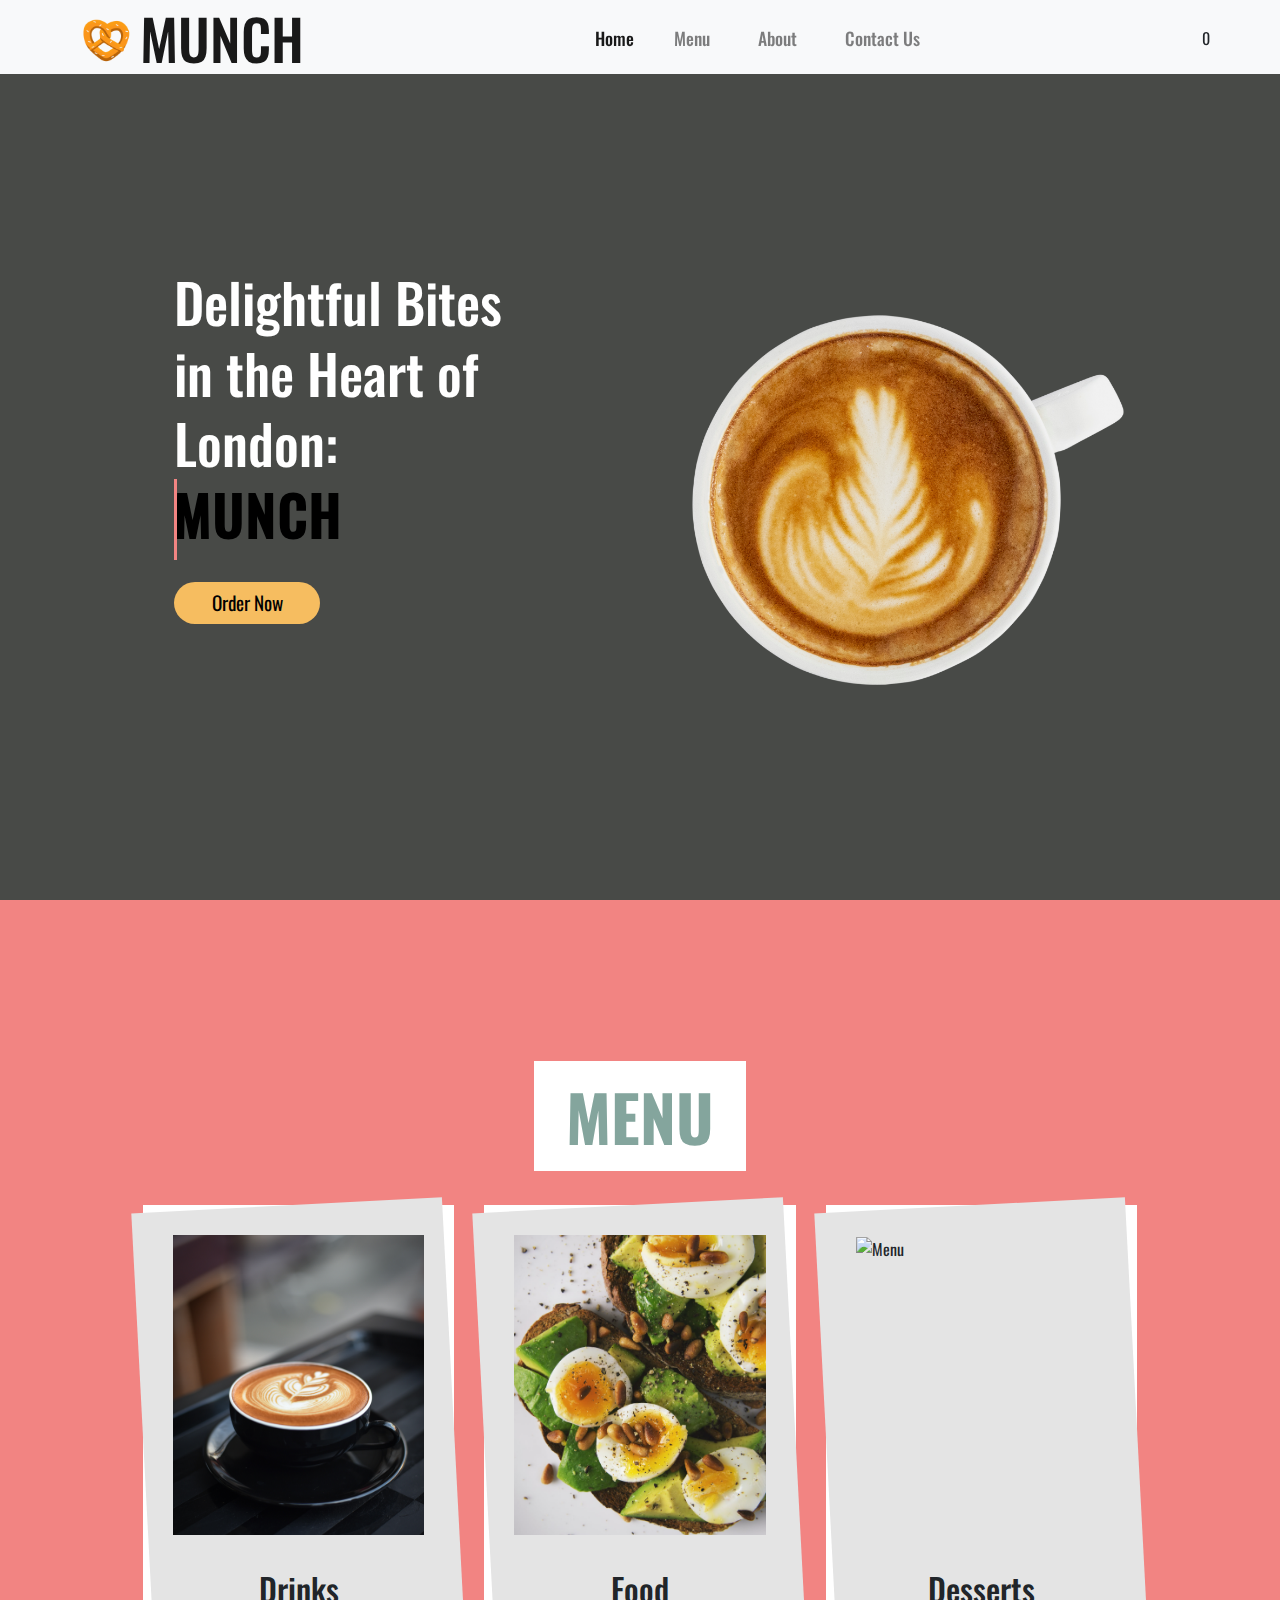
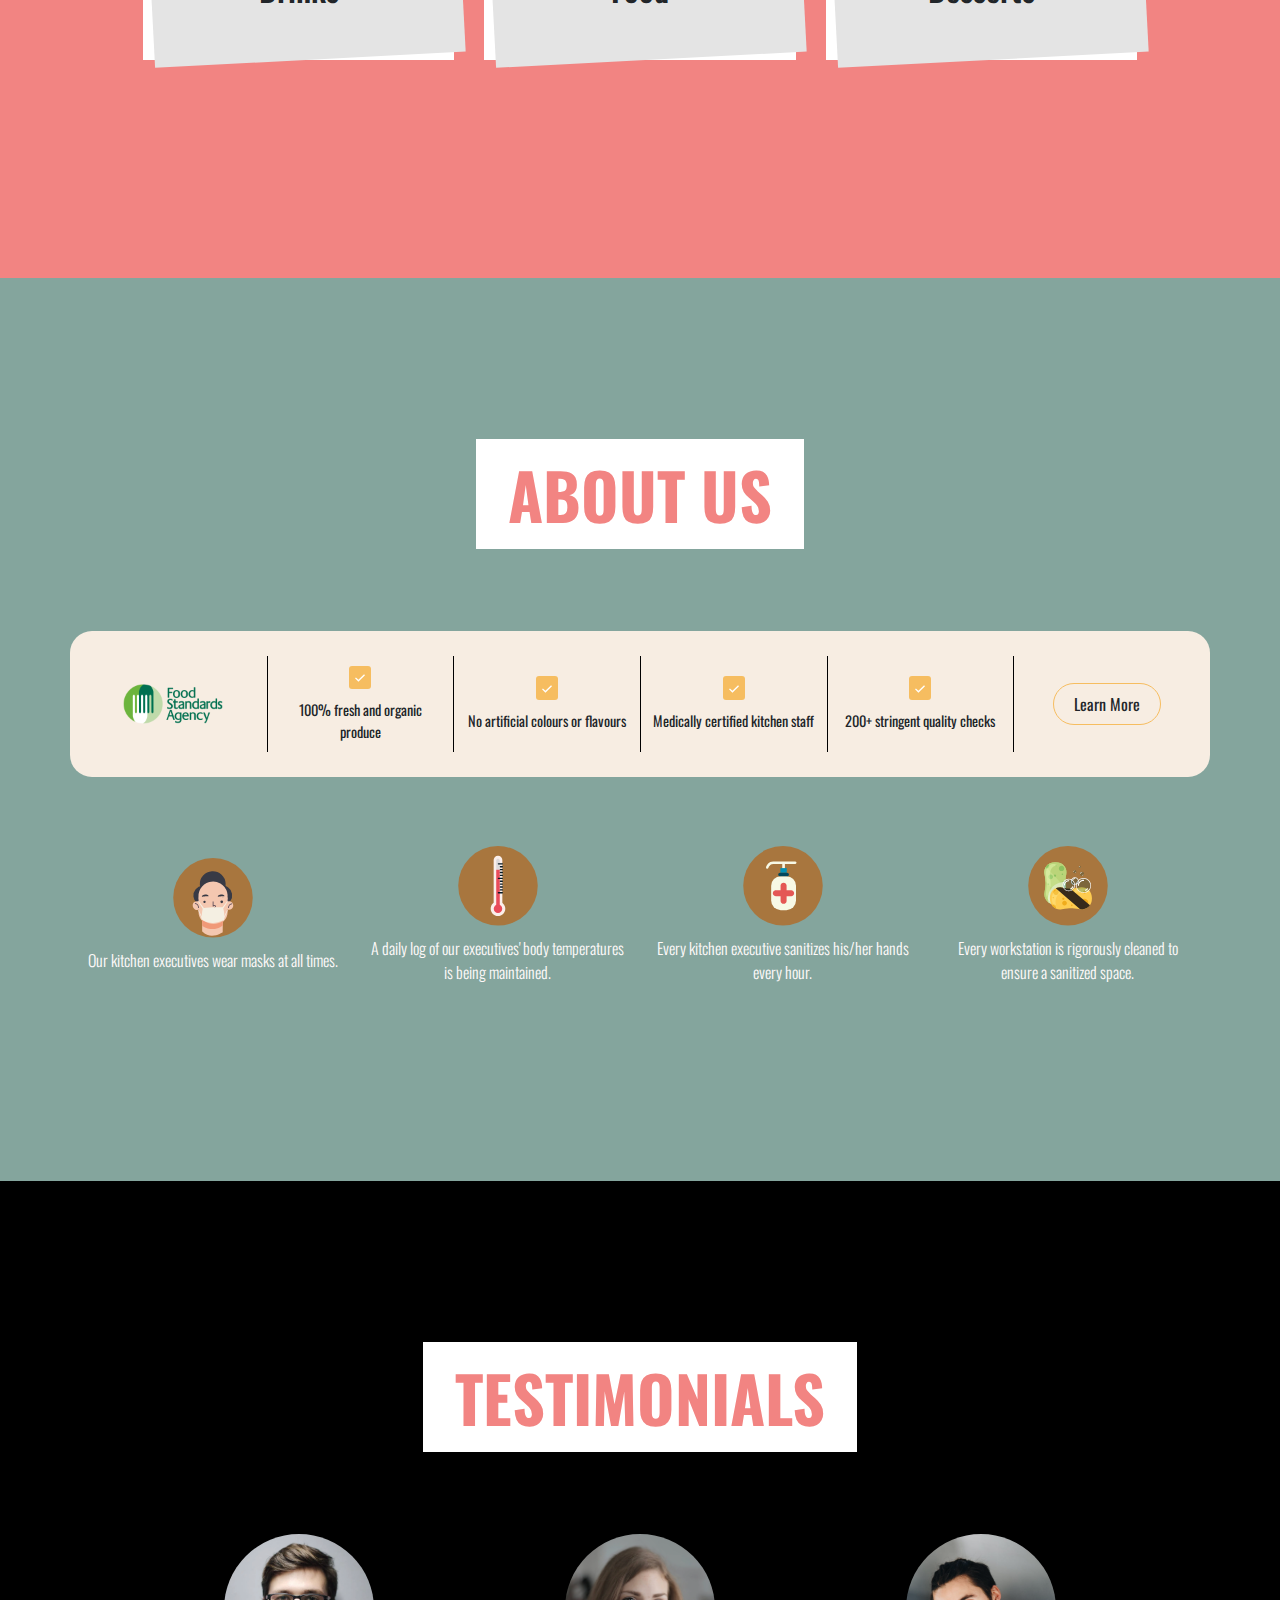
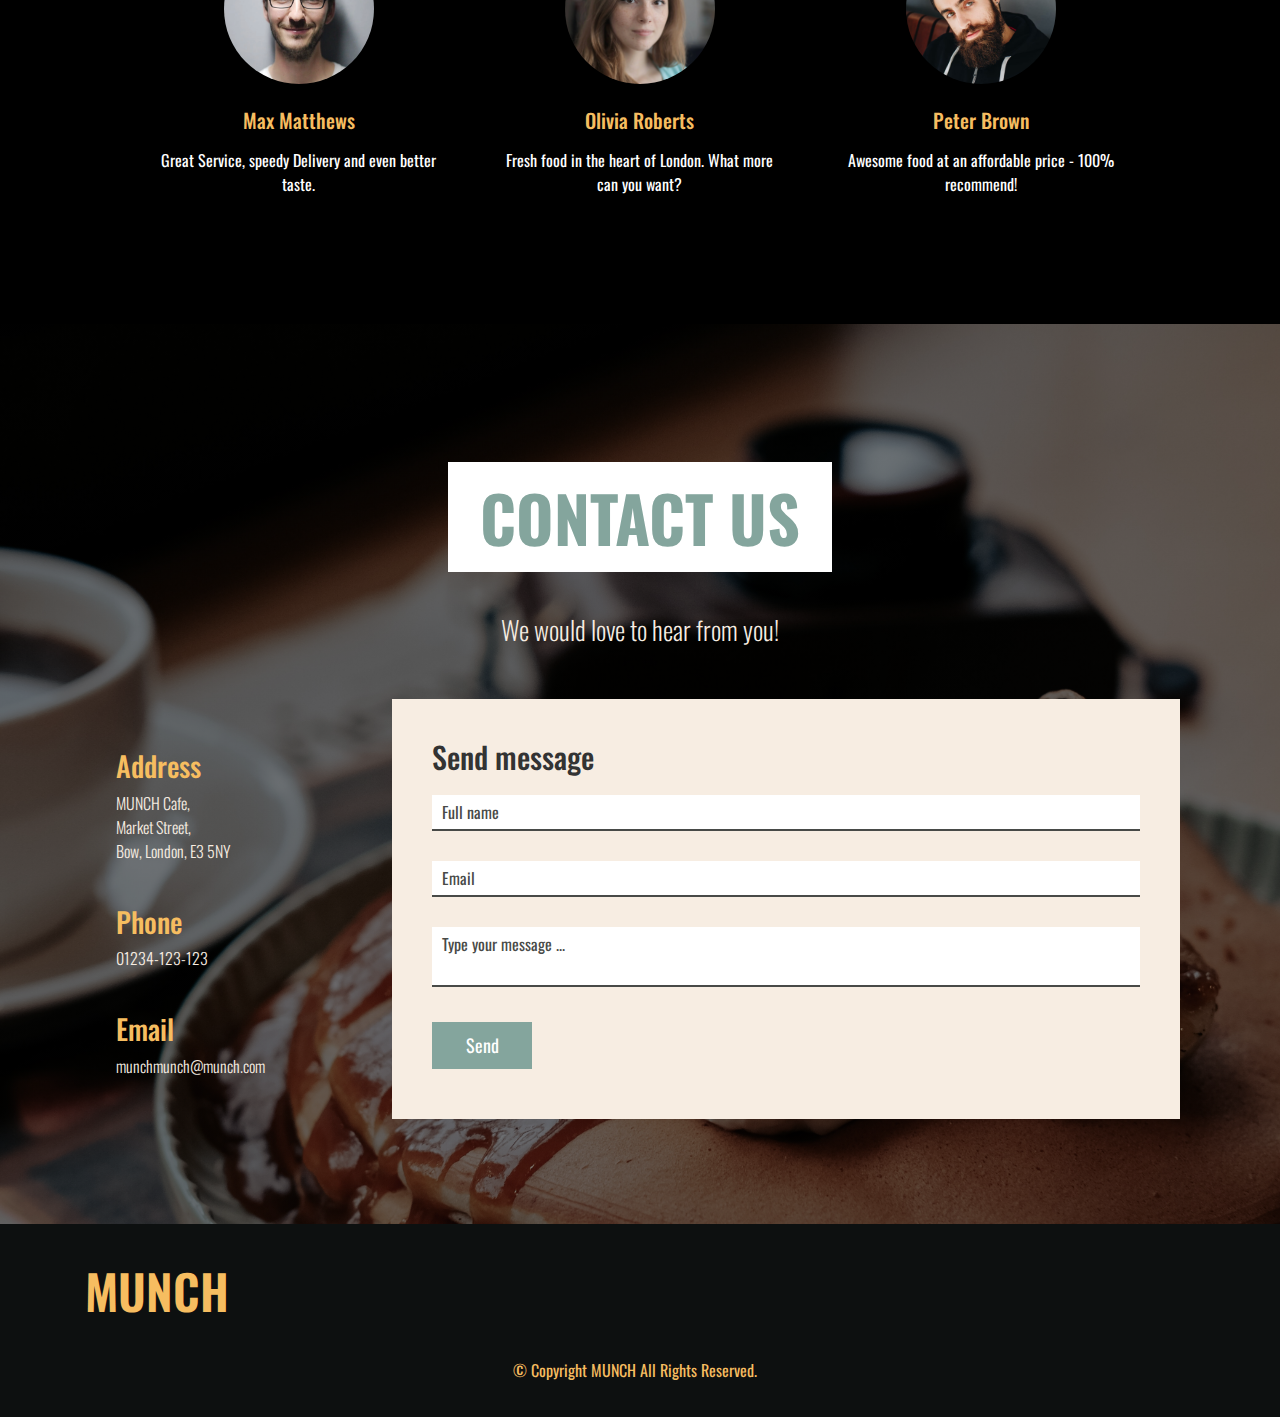
==== commit 8cbfcb9c: "Updating icons and menu items" ====
--- a/index.html
+++ b/index.html
@@ -150,7 +150,7 @@
                 />
               </div>
               <div class="item-content">
-                <h2 class="card-title">Breakfast</h2>
+                <h2 class="card-title">Food</h2>
               </div>
             </div>
           </div>
@@ -280,13 +280,13 @@
                           <span>
                             <img
                               class="vegIcon"
-                              src="./images/veg.webp"
-                              alt="veg-icon"
-                            />
-                          </span>
-                        </p>
-                        <p class="text-muted-small">
-                          <i class="fas fa-rupee-sign"></i>80
+                              src="./images/vegan.png"
+                              alt="veg-icon"
+                            />
+                          </span>
+                        </p>
+                        <p class="text-muted-small">
+                          <i class="fas fa-pound-sign"></i>1.90
                         </p>
                       </div>
                       <div class="col-3 addCol">
@@ -308,13 +308,13 @@
                           <span>
                             <img
                               class="vegIcon"
-                              src="./images/veg.webp"
-                              alt="veg-icon"
-                            />
-                          </span>
-                        </p>
-                        <p class="text-muted-small">
-                          <i class="fas fa-rupee-sign"></i>90
+                              src="./images/vegan.png"
+                              alt="veg-icon"
+                            />
+                          </span>
+                        </p>
+                        <p class="text-muted-small">
+                          <i class="fas fa-pound-sign"></i>2.10
                         </p>
                       </div>
                       <div class="col-3 addCol">
@@ -336,13 +336,13 @@
                           <span>
                             <img
                               class="vegIcon"
-                              src="./images/veg.webp"
-                              alt="veg-icon"
-                            />
-                          </span>
-                        </p>
-                        <p class="text-muted-small">
-                          <i class="fas fa-rupee-sign"></i>115
+                              src="./images/vegan.png"
+                              alt="veg-icon"
+                            />
+                          </span>
+                        </p>
+                        <p class="text-muted-small">
+                          <i class="fas fa-pound-sign"></i>2.10
                         </p>
                       </div>
                       <div class="col-3 addCol">
@@ -364,13 +364,13 @@
                           <span>
                             <img
                               class="vegIcon"
-                              src="./images/veg.webp"
-                              alt="veg-icon"
-                            />
-                          </span>
-                        </p>
-                        <p class="text-muted-small">
-                          <i class="fas fa-rupee-sign"></i>130
+                              src="./images/vegan.png"
+                              alt="veg-icon"
+                            />
+                          </span>
+                        </p>
+                        <p class="text-muted-small">
+                          <i class="fas fa-pound-sign"></i>2.20
                         </p>
                       </div>
                       <div class="col-3 addCol">
@@ -392,13 +392,13 @@
                           <span>
                             <img
                               class="nonVegIcon"
-                              src="./images/non-veg.webp"
+                              src="./images/vegan.png"
                               alt="non-veg icon"
                             />
                           </span>
                         </p>
                         <p class="text-muted-small">
-                          <i class="fas fa-rupee-sign"></i>90
+                          <i class="fas fa-pound-sign"></i>2.90
                         </p>
                       </div>
                       <div class="col-3 addCol">
@@ -420,13 +420,13 @@
                           <span>
                             <img
                               class="nonVegIcon"
-                              src="./images/non-veg.webp"
+                              src="./images/vegan.png"
                               alt="non-veg icon"
                             />
                           </span>
                         </p>
                         <p class="text-muted-small">
-                          <i class="fas fa-rupee-sign"></i>130
+                          <i class="fas fa-pound-sign"></i>3.10
                         </p>
                       </div>
                       <div class="col-3 addCol">
@@ -448,13 +448,13 @@
                           <span>
                             <img
                               class="nonVegIcon"
-                              src="./images/non-veg.webp"
+                              src="./images/vegan.png"
                               alt="non-veg icon"
                             />
                           </span>
                         </p>
                         <p class="text-muted-small">
-                          <i class="fas fa-rupee-sign"></i>140
+                          <i class="fas fa-pound-sign"></i>3.00
                         </p>
                       </div>
                       <div class="col-3 addCol">
@@ -476,13 +476,13 @@
                           <span>
                             <img
                               class="nonVegIcon"
-                              src="./images/non-veg.webp"
+                              src="./images/vegan.png"
                               alt="non-veg icon"
                             />
                           </span>
                         </p>
                         <p class="text-muted-small">
-                          <i class="fas fa-rupee-sign"></i>130
+                          <i class="fas fa-pound-sign"></i>3.60
                         </p>
                       </div>
                       <div class="col-3 addCol">
@@ -501,7 +501,7 @@
 
               <div class="col-sm-6 col-12">
                 <div class="card">
-                  <h2 class="card-title">Fried Momos</h2>
+                  <h2 class="card-title">Cold Drinks</h2>
                   <div class="card-body">
                     <div class="row foodItem">
                       <div class="col-9 foodItemName">
@@ -510,13 +510,13 @@
                           <span>
                             <img
                               class="vegIcon"
-                              src="./images/veg.webp"
-                              alt="veg-icon"
-                            />
-                          </span>
-                        </p>
-                        <p class="text-muted-small">
-                          <i class="fas fa-rupee-sign"></i>125
+                              src="./images/vegan.png"
+                              alt="veg-icon"
+                            />
+                          </span>
+                        </p>
+                        <p class="text-muted-small">
+                          <i class="fas fa-pound-sign"></i>3.60
                         </p>
                       </div>
                       <div class="col-3 addCol">
@@ -537,14 +537,14 @@
                           Irish Coffee
                           <span>
                             <img
-                              class="vegIcon"
-                              src="./images/veg.webp"
-                              alt="veg-icon"
-                            />
-                          </span>
-                        </p>
-                        <p class="text-muted-small">
-                          <i class="fas fa-rupee-sign"></i>135
+                              class="nonVegIcon"
+                              src="./images/vegetarian.png"
+                              alt="veg-icon"
+                            />
+                          </span>
+                        </p>
+                        <p class="text-muted-small">
+                          <i class="fas fa-pound-sign"></i>4.90
                         </p>
                       </div>
                       <div class="col-3 addCol">
@@ -566,13 +566,13 @@
                           <span>
                             <img
                               class="vegIcon"
-                              src="./images/veg.webp"
-                              alt="veg-icon"
-                            />
-                          </span>
-                        </p>
-                        <p class="text-muted-small">
-                          <i class="fas fa-rupee-sign"></i>145
+                              src="./images/vegan.png"
+                              alt="veg-icon"
+                            />
+                          </span>
+                        </p>
+                        <p class="text-muted-small">
+                          <i class="fas fa-pound-sign"></i>1.90
                         </p>
                       </div>
                       <div class="col-3 addCol">
@@ -594,13 +594,13 @@
                           <span>
                             <img
                               class="vegIcon"
-                              src="./images/veg.webp"
-                              alt="veg-icon"
-                            />
-                          </span>
-                        </p>
-                        <p class="text-muted-small">
-                          <i class="fas fa-rupee-sign"></i>160
+                              src="./images/vegan.png"
+                              alt="veg-icon"
+                            />
+                          </span>
+                        </p>
+                        <p class="text-muted-small">
+                          <i class="fas fa-pound-sign"></i>2.20
                         </p>
                       </div>
                       <div class="col-3 addCol">
@@ -622,13 +622,13 @@
                           <span>
                             <img
                               class="nonVegIcon"
-                              src="./images/non-veg.webp"
+                              src="./images/vegetarian.png"
                               alt="non-veg icon"
                             />
                           </span>
                         </p>
                         <p class="text-muted-small">
-                          <i class="fas fa-rupee-sign"></i>135
+                          <i class="fas fa-pound-sign"></i>2.90
                         </p>
                       </div>
                       <div class="col-3 addCol">
@@ -649,70 +649,70 @@
                           Herbal Tea
                           <span>
                             <img
+                              class="vegIcon"
+                              src="./images/vegan.png"
+                              alt="non-veg icon"
+                            />
+                          </span>
+                        </p>
+                        <p class="text-muted-small">
+                          <i class="fas fa-pound-sign"></i>2.70
+                        </p>
+                      </div>
+                      <div class="col-3 addCol">
+                        <span class="menuBtn minus"
+                          ><i class="fas fa-minus"></i
+                        ></span>
+                        <span class="quantity">0</span>
+                        <span class="menuBtn plus"
+                          ><i class="fas fa-plus"></i
+                        ></span>
+                      </div>
+                    </div>
+                    <hr class="foodItemHr" />
+
+                    <div class="row foodItem">
+                      <div class="col-9 foodItemName">
+                        <p>
+                          Hot Lemon w/ Honey
+                          <span>
+                            <img
+                              class="vegIcon"
+                              src="./images/vegan.png"
+                              alt="non-veg icon"
+                            />
+                          </span>
+                        </p>
+                        <p class="text-muted-small">
+                          <i class="fas fa-pound-sign"></i>2.50
+                        </p>
+                      </div>
+                      <div class="col-3 addCol">
+                        <span class="menuBtn minus"
+                          ><i class="fas fa-minus"></i
+                        ></span>
+                        <span class="quantity">0</span>
+                        <span class="menuBtn plus"
+                          ><i class="fas fa-plus"></i
+                        ></span>
+                      </div>
+                    </div>
+                    <hr class="foodItemHr" />
+
+                    <div class="row foodItem">
+                      <div class="col-9 foodItemName">
+                        <p>
+                          Hot Chocolate
+                          <span>
+                            <img
                               class="nonVegIcon"
-                              src="./images/non-veg.webp"
+                              src="./images/vegetarian.png"
                               alt="non-veg icon"
                             />
                           </span>
                         </p>
                         <p class="text-muted-small">
-                          <i class="fas fa-rupee-sign"></i>155
-                        </p>
-                      </div>
-                      <div class="col-3 addCol">
-                        <span class="menuBtn minus"
-                          ><i class="fas fa-minus"></i
-                        ></span>
-                        <span class="quantity">0</span>
-                        <span class="menuBtn plus"
-                          ><i class="fas fa-plus"></i
-                        ></span>
-                      </div>
-                    </div>
-                    <hr class="foodItemHr" />
-
-                    <div class="row foodItem">
-                      <div class="col-9 foodItemName">
-                        <p>
-                          Hot Lemon w/ Honey
-                          <span>
-                            <img
-                              class="nonVegIcon"
-                              src="./images/non-veg.webp"
-                              alt="non-veg icon"
-                            />
-                          </span>
-                        </p>
-                        <p class="text-muted-small">
-                          <i class="fas fa-rupee-sign"></i>170
-                        </p>
-                      </div>
-                      <div class="col-3 addCol">
-                        <span class="menuBtn minus"
-                          ><i class="fas fa-minus"></i
-                        ></span>
-                        <span class="quantity">0</span>
-                        <span class="menuBtn plus"
-                          ><i class="fas fa-plus"></i
-                        ></span>
-                      </div>
-                    </div>
-                    <hr class="foodItemHr" />
-
-                    <div class="row foodItem">
-                      <div class="col-9 foodItemName">
-                        <p>
-                          Hot Chocolate
-                          <span>
-                            <img
-                              class="nonVegIcon"
-                              src="./images/non-veg.webp"
-                              alt="non-veg icon"
-                            />
-                          </span>
-                        </p>
-                        <p class="text-muted-small">
-                          <i class="fas fa-rupee-sign"></i>155
+                          <i class="fas fa-pound-sign"></i>3.10
                         </p>
                       </div>
                       <div class="col-3 addCol">
@@ -760,7 +760,7 @@
             <div class="row">
               <div class="col-lg-4 col-sm-6 col-12">
                 <div class="card">
-                  <h2 class="card-title">Rice and Noodles</h2>
+                  <h2 class="card-title">Breakfast</h2>
                   <div class="card-body">
                     <div class="row foodItem">
                       <div class="col-9 foodItemName">
@@ -769,13 +769,13 @@
                           <span>
                             <img
                               class="vegIcon"
-                              src="./images/veg.webp"
-                              alt="veg-icon"
-                            />
-                          </span>
-                        </p>
-                        <p class="text-muted-small">
-                          <i class="fas fa-rupee-sign"></i>200
+                              src="./images/vegan.png"
+                              alt="veg-icon"
+                            />
+                          </span>
+                        </p>
+                        <p class="text-muted-small">
+                          <i class="fas fa-pound-sign"></i>7.00
                         </p>
                       </div>
                       <div class="col-3 addCol">
@@ -797,13 +797,13 @@
                           <span>
                             <img
                               class="vegIcon"
-                              src="./images/veg.webp"
-                              alt="veg-icon"
-                            />
-                          </span>
-                        </p>
-                        <p class="text-muted-small">
-                          <i class="fas fa-rupee-sign"></i>210
+                              src="./images/vegan.png"
+                              alt="veg-icon"
+                            />
+                          </span>
+                        </p>
+                        <p class="text-muted-small">
+                          <i class="fas fa-pound-sign"></i>8.00
                         </p>
                       </div>
                       <div class="col-3 addCol">
@@ -824,13 +824,13 @@
                           Steamed Rice<span>
                             <img
                               class="vegIcon"
-                              src="./images/veg.webp"
-                              alt="veg-icon"
-                            />
-                          </span>
-                        </p>
-                        <p class="text-muted-small">
-                          <i class="fas fa-rupee-sign"></i>190
+                              src="./images/vegan.png"
+                              alt="veg-icon"
+                            />
+                          </span>
+                        </p>
+                        <p class="text-muted-small">
+                          <i class="fas fa-pound-sign"></i>2.00
                         </p>
                       </div>
                       <div class="col-3 addCol">
@@ -852,13 +852,13 @@
                           <span>
                             <img
                               class="vegIcon"
-                              src="./images/veg.webp"
-                              alt="veg-icon"
-                            />
-                          </span>
-                        </p>
-                        <p class="text-muted-small">
-                          <i class="fas fa-rupee-sign"></i>230
+                              src="./images/vegan.png"
+                              alt="veg-icon"
+                            />
+                          </span>
+                        </p>
+                        <p class="text-muted-small">
+                          <i class="fas fa-pound-sign"></i>230
                         </p>
                       </div>
                       <div class="col-3 addCol">
@@ -880,13 +880,13 @@
                           <span>
                             <img
                               class="nonVegIcon"
-                              src="./images/non-veg.webp"
+                              src="./images/vegetarian.png"
                               alt="non-veg icon"
                             />
                           </span>
                         </p>
                         <p class="text-muted-small">
-                          <i class="fas fa-rupee-sign"></i>220
+                          <i class="fas fa-pound-sign"></i>220
                         </p>
                       </div>
                       <div class="col-3 addCol">
@@ -908,13 +908,13 @@
                           <span>
                             <img
                               class="nonVegIcon"
-                              src="./images/non-veg.webp"
+                              src="./images/vegetarian.png"
                               alt="non-veg icon"
                             />
                           </span>
                         </p>
                         <p class="text-muted-small">
-                          <i class="fas fa-rupee-sign"></i>230
+                          <i class="fas fa-pound-sign"></i>230
                         </p>
                       </div>
                       <div class="col-3 addCol">
@@ -936,13 +936,13 @@
                           <span>
                             <img
                               class="nonVegIcon"
-                              src="./images/non-veg.webp"
+                              src="./images/vegetarian.png"
                               alt="non-veg icon"
                             />
                           </span>
                         </p>
                         <p class="text-muted-small">
-                          <i class="fas fa-rupee-sign"></i>230
+                          <i class="fas fa-pound-sign"></i>230
                         </p>
                       </div>
                       <div class="col-3 addCol">
@@ -964,13 +964,13 @@
                           <span>
                             <img
                               class="nonVegIcon"
-                              src="./images/non-veg.webp"
+                              src="./images/vegetarian.png"
                               alt="non-veg icon"
                             />
                           </span>
                         </p>
                         <p class="text-muted-small">
-                          <i class="fas fa-rupee-sign"></i>300
+                          <i class="fas fa-pound-sign"></i>300
                         </p>
                       </div>
                       <div class="col-3 addCol">
@@ -989,7 +989,7 @@
 
               <div class="col-lg-4 col-sm-6 col-12">
                 <div class="card">
-                  <h2 class="card-title">Appetizers</h2>
+                  <h2 class="card-title">Lunch</h2>
                   <div class="card-body">
                     <div class="row foodItem">
                       <div class="col-9 foodItemName">
@@ -997,97 +997,97 @@
                           Chilli Potato<span>
                             <img
                               class="vegIcon"
-                              src="./images/veg.webp"
-                              alt="veg-icon"
-                            />
-                          </span>
-                        </p>
-                        <p class="text-muted-small">
-                          <i class="fas fa-rupee-sign"></i>250
-                        </p>
-                      </div>
-                      <div class="col-3 addCol">
-                        <span class="menuBtn minus"
-                          ><i class="fas fa-minus"></i
-                        ></span>
-                        <span class="quantity">0</span>
-                        <span class="menuBtn plus"
-                          ><i class="fas fa-plus"></i
-                        ></span>
-                      </div>
-                    </div>
-                    <hr class="foodItemHr" />
-
-                    <div class="row foodItem">
-                      <div class="col-9 foodItemName">
-                        <p>
-                          Veg Spring Roll
-                          <span>
-                            <img
-                              class="vegIcon"
-                              src="./images/veg.webp"
-                              alt="veg-icon"
-                            />
-                          </span>
-                        </p>
-                        <p class="text-muted-small">
-                          <i class="fas fa-rupee-sign"></i>270
-                        </p>
-                      </div>
-                      <div class="col-3 addCol">
-                        <span class="menuBtn minus"
-                          ><i class="fas fa-minus"></i
-                        ></span>
-                        <span class="quantity">0</span>
-                        <span class="menuBtn plus"
-                          ><i class="fas fa-plus"></i
-                        ></span>
-                      </div>
-                    </div>
-                    <hr class="foodItemHr" />
-
-                    <div class="row foodItem">
-                      <div class="col-9 foodItemName">
-                        <p>
-                          Chilli Paneer
-                          <span>
-                            <img
-                              class="vegIcon"
-                              src="./images/veg.webp"
-                              alt="veg-icon"
-                            />
-                          </span>
-                        </p>
-                        <p class="text-muted-small">
-                          <i class="fas fa-rupee-sign"></i>280
-                        </p>
-                      </div>
-                      <div class="col-3 addCol">
-                        <span class="menuBtn minus"
-                          ><i class="fas fa-minus"></i
-                        ></span>
-                        <span class="quantity">0</span>
-                        <span class="menuBtn plus"
-                          ><i class="fas fa-plus"></i
-                        ></span>
-                      </div>
-                    </div>
-                    <hr class="foodItemHr" />
-
-                    <div class="row foodItem">
-                      <div class="col-9 foodItemName">
-                        <p>
-                          Chicken Spring Roll
+                              src="./images/vegan.png"
+                              alt="veg-icon"
+                            />
+                          </span>
+                        </p>
+                        <p class="text-muted-small">
+                          <i class="fas fa-pound-sign"></i>250
+                        </p>
+                      </div>
+                      <div class="col-3 addCol">
+                        <span class="menuBtn minus"
+                          ><i class="fas fa-minus"></i
+                        ></span>
+                        <span class="quantity">0</span>
+                        <span class="menuBtn plus"
+                          ><i class="fas fa-plus"></i
+                        ></span>
+                      </div>
+                    </div>
+                    <hr class="foodItemHr" />
+
+                    <div class="row foodItem">
+                      <div class="col-9 foodItemName">
+                        <p>
+                          Veg Spring Rolls
+                          <span>
+                            <img
+                              class="vegIcon"
+                              src="./images/vegan.png"
+                              alt="veg-icon"
+                            />
+                          </span>
+                        </p>
+                        <p class="text-muted-small">
+                          <i class="fas fa-pound-sign"></i>270
+                        </p>
+                      </div>
+                      <div class="col-3 addCol">
+                        <span class="menuBtn minus"
+                          ><i class="fas fa-minus"></i
+                        ></span>
+                        <span class="quantity">0</span>
+                        <span class="menuBtn plus"
+                          ><i class="fas fa-plus"></i
+                        ></span>
+                      </div>
+                    </div>
+                    <hr class="foodItemHr" />
+
+                    <div class="row foodItem">
+                      <div class="col-9 foodItemName">
+                        <p>
+                          Chilli Hot Dog
+                          <span>
+                            <img
+                              class="vegIcon"
+                              src="./images/vegan.png"
+                              alt="veg-icon"
+                            />
+                          </span>
+                        </p>
+                        <p class="text-muted-small">
+                          <i class="fas fa-pound-sign"></i>280
+                        </p>
+                      </div>
+                      <div class="col-3 addCol">
+                        <span class="menuBtn minus"
+                          ><i class="fas fa-minus"></i
+                        ></span>
+                        <span class="quantity">0</span>
+                        <span class="menuBtn plus"
+                          ><i class="fas fa-plus"></i
+                        ></span>
+                      </div>
+                    </div>
+                    <hr class="foodItemHr" />
+
+                    <div class="row foodItem">
+                      <div class="col-9 foodItemName">
+                        <p>
+                          Vegetable Rice
                           <span>
                             <img
                               class="nonVegIcon"
-                              src="./images/non-veg.webp"
+                              src="./images/vegetarian.png"
                               alt="non-veg icon"
                             />
                           </span>
                         </p>
                         <p class="text-muted-small">
-                          <i class="fas fa-rupee-sign"></i>300
+                          <i class="fas fa-pound-sign"></i>300
                         </p>
                       </div>
                       <div class="col-3 addCol">
@@ -1108,39 +1108,39 @@
                           Crispy Honey Chicken<span>
                             <img
                               class="nonVegIcon"
-                              src="./images/non-veg.webp"
+                              src="./images/vegetarian.png"
                               alt="non-veg icon"
                             />
                           </span>
                         </p>
                         <p class="text-muted-small">
-                          <i class="fas fa-rupee-sign"></i>350
-                        </p>
-                      </div>
-                      <div class="col-3 addCol">
-                        <span class="menuBtn minus"
-                          ><i class="fas fa-minus"></i
-                        ></span>
-                        <span class="quantity">0</span>
-                        <span class="menuBtn plus"
-                          ><i class="fas fa-plus"></i
-                        ></span>
-                      </div>
-                    </div>
-                    <hr class="foodItemHr" />
-                    <div class="row foodItem">
-                      <div class="col-9 foodItemName">
-                        <p>
-                          Cantonese Spring Rolls<span>
+                          <i class="fas fa-pound-sign"></i>350
+                        </p>
+                      </div>
+                      <div class="col-3 addCol">
+                        <span class="menuBtn minus"
+                          ><i class="fas fa-minus"></i
+                        ></span>
+                        <span class="quantity">0</span>
+                        <span class="menuBtn plus"
+                          ><i class="fas fa-plus"></i
+                        ></span>
+                      </div>
+                    </div>
+                    <hr class="foodItemHr" />
+                    <div class="row foodItem">
+                      <div class="col-9 foodItemName">
+                        <p>
+                          Black-bean & mushroom wraps<span>
                             <img
                               class="nonVegIcon"
-                              src="./images/non-veg.webp"
+                              src="./images/vegetarian.png"
                               alt="non-veg icon"
                             />
                           </span>
                         </p>
                         <p class="text-muted-small">
-                          <i class="fas fa-rupee-sign"></i>400
+                          <i class="fas fa-pound-sign"></i>400
                         </p>
                       </div>
                       <div class="col-3 addCol">
@@ -1161,13 +1161,13 @@
                           Baked Chicken Wings<span>
                             <img
                               class="nonVegIcon"
-                              src="./images/non-veg.webp"
+                              src="./images/vegetarian.png"
                               alt="non-veg icon"
                             />
                           </span>
                         </p>
                         <p class="text-muted-small">
-                          <i class="fas fa-rupee-sign"></i>420
+                          <i class="fas fa-pound-sign"></i>420
                         </p>
                       </div>
                       <div class="col-3 addCol">
@@ -1188,13 +1188,13 @@
                           Crab Rangoon<span>
                             <img
                               class="nonVegIcon"
-                              src="./images/non-veg.webp"
+                              src="./images/vegetarian.png"
                               alt="non-veg icon"
                             />
                           </span>
                         </p>
                         <p class="text-muted-small">
-                          <i class="fas fa-rupee-sign"></i>540
+                          <i class="fas fa-pound-sign"></i>540
                         </p>
                       </div>
                       <div class="col-3 addCol">
@@ -1223,13 +1223,13 @@
                           Veg Garlic Sauce<span>
                             <img
                               class="vegIcon"
-                              src="./images/veg.webp"
-                              alt="veg-icon"
-                            />
-                          </span>
-                        </p>
-                        <p class="text-muted-small">
-                          <i class="fas fa-rupee-sign"></i>350
+                              src="./images/vegan.png"
+                              alt="veg-icon"
+                            />
+                          </span>
+                        </p>
+                        <p class="text-muted-small">
+                          <i class="fas fa-pound-sign"></i>350
                         </p>
                       </div>
                       <div class="col-3 addCol">
@@ -1251,13 +1251,13 @@
                           <span>
                             <img
                               class="vegIcon"
-                              src="./images/veg.webp"
-                              alt="veg-icon"
-                            />
-                          </span>
-                        </p>
-                        <p class="text-muted-small">
-                          <i class="fas fa-rupee-sign"></i>350
+                              src="./images/vegan.png"
+                              alt="veg-icon"
+                            />
+                          </span>
+                        </p>
+                        <p class="text-muted-small">
+                          <i class="fas fa-pound-sign"></i>350
                         </p>
                       </div>
                       <div class="col-3 addCol">
@@ -1279,13 +1279,13 @@
                           <span>
                             <img
                               class="vegIcon"
-                              src="./images/veg.webp"
-                              alt="veg-icon"
-                            />
-                          </span>
-                        </p>
-                        <p class="text-muted-small">
-                          <i class="fas fa-rupee-sign"></i>350
+                              src="./images/vegan.png"
+                              alt="veg-icon"
+                            />
+                          </span>
+                        </p>
+                        <p class="text-muted-small">
+                          <i class="fas fa-pound-sign"></i>350
                         </p>
                       </div>
                       <div class="col-3 addCol">
@@ -1307,13 +1307,13 @@
                           <span>
                             <img
                               class="vegIcon"
-                              src="./images/veg.webp"
-                              alt="veg-icon"
-                            />
-                          </span>
-                        </p>
-                        <p class="text-muted-small">
-                          <i class="fas fa-rupee-sign"></i>370
+                              src="./images/vegan.png"
+                              alt="veg-icon"
+                            />
+                          </span>
+                        </p>
+                        <p class="text-muted-small">
+                          <i class="fas fa-pound-sign"></i>370
                         </p>
                       </div>
                       <div class="col-3 addCol">
@@ -1334,13 +1334,13 @@
                           Stir Fried Asian Green<span>
                             <img
                               class="vegIcon"
-                              src="./images/veg.webp"
-                              alt="veg-icon"
-                            />
-                          </span>
-                        </p>
-                        <p class="text-muted-small">
-                          <i class="fas fa-rupee-sign"></i>370
+                              src="./images/vegan.png"
+                              alt="veg-icon"
+                            />
+                          </span>
+                        </p>
+                        <p class="text-muted-small">
+                          <i class="fas fa-pound-sign"></i>370
                         </p>
                       </div>
                       <div class="col-3 addCol">
@@ -1361,13 +1361,13 @@
                           <span>
                             <img
                               class="vegIcon"
-                              src="./images/veg.webp"
-                              alt="veg-icon"
-                            />
-                          </span>
-                        </p>
-                        <p class="text-muted-small">
-                          <i class="fas fa-rupee-sign"></i>395
+                              src="./images/vegan.png"
+                              alt="veg-icon"
+                            />
+                          </span>
+                        </p>
+                        <p class="text-muted-small">
+                          <i class="fas fa-pound-sign"></i>395
                         </p>
                       </div>
                       <div class="col-3 addCol">
@@ -1388,13 +1388,13 @@
                           <span>
                             <img
                               class="vegIcon"
-                              src="./images/veg.webp"
-                              alt="veg-icon"
-                            />
-                          </span>
-                        </p>
-                        <p class="text-muted-small">
-                          <i class="fas fa-rupee-sign"></i>250
+                              src="./images/vegan.png"
+                              alt="veg-icon"
+                            />
+                          </span>
+                        </p>
+                        <p class="text-muted-small">
+                          <i class="fas fa-pound-sign"></i>250
                         </p>
                       </div>
                       <div class="col-3 addCol">
@@ -1415,13 +1415,13 @@
                           <span>
                             <img
                               class="nonVegIcon"
-                              src="./images/non-veg.webp"
+                              src="./images/vegetarian.png"
                               alt="non-veg icon"
                             />
                           </span>
                         </p>
                         <p class="text-muted-small">
-                          <i class="fas fa-rupee-sign"></i>640
+                          <i class="fas fa-pound-sign"></i>640
                         </p>
                       </div>
                       <div class="col-3 addCol">
@@ -1457,14 +1457,6 @@
                 <h1>Desserts</h1>
               </div>
               <!-- Button trigger modal -->
-              <span
-                class="shoppingCart"
-                data-toggle="modal"
-                data-target="#exampleModal"
-              >
-                <i class="fas fa-shopping-cart"></i>
-                <span class="shoppingCartAfter">0</span>
-              </span>
             </div>
             <div class="row">
               <div class="col-sm-6 col-12">
@@ -1478,13 +1470,13 @@
                           <span>
                             <img
                               class="vegIcon"
-                              src="./images/veg.webp"
-                              alt="veg-icon"
-                            />
-                          </span>
-                        </p>
-                        <p class="text-muted-small">
-                          <i class="fas fa-rupee-sign"></i>150
+                              src="./images/vegan.png"
+                              alt="veg-icon"
+                            />
+                          </span>
+                        </p>
+                        <p class="text-muted-small">
+                          <i class="fas fa-pound-sign"></i>150
                         </p>
                       </div>
                       <div class="col-3 addCol">
@@ -1506,13 +1498,13 @@
                           <span>
                             <img
                               class="vegIcon"
-                              src="./images/veg.webp"
-                              alt="veg-icon"
-                            />
-                          </span>
-                        </p>
-                        <p class="text-muted-small">
-                          <i class="fas fa-rupee-sign"></i>150
+                              src="./images/vegan.png"
+                              alt="veg-icon"
+                            />
+                          </span>
+                        </p>
+                        <p class="text-muted-small">
+                          <i class="fas fa-pound-sign"></i>150
                         </p>
                       </div>
                       <div class="col-3 addCol">
@@ -1533,13 +1525,13 @@
                           Hot 'N' Sour<span>
                             <img
                               class="vegIcon"
-                              src="./images/veg.webp"
-                              alt="veg-icon"
-                            />
-                          </span>
-                        </p>
-                        <p class="text-muted-small">
-                          <i class="fas fa-rupee-sign"></i>150
+                              src="./images/vegan.png"
+                              alt="veg-icon"
+                            />
+                          </span>
+                        </p>
+                        <p class="text-muted-small">
+                          <i class="fas fa-pound-sign"></i>150
                         </p>
                       </div>
                       <div class="col-3 addCol">
@@ -1561,13 +1553,13 @@
                           <span>
                             <img
                               class="nonVegIcon"
-                              src="./images/non-veg.webp"
+                              src="./images/vegetarian.png"
                               alt="non-veg icon"
                             />
                           </span>
                         </p>
                         <p class="text-muted-small">
-                          <i class="fas fa-rupee-sign"></i>170
+                          <i class="fas fa-pound-sign"></i>170
                         </p>
                       </div>
                       <div class="col-3 addCol">
@@ -1589,13 +1581,13 @@
                           <span>
                             <img
                               class="nonVegIcon"
-                              src="./images/non-veg.webp"
+                              src="./images/vegetarian.png"
                               alt="non-veg icon"
                             />
                           </span>
                         </p>
                         <p class="text-muted-small">
-                          <i class="fas fa-rupee-sign"></i>170
+                          <i class="fas fa-pound-sign"></i>170
                         </p>
                       </div>
                       <div class="col-3 addCol">
@@ -1617,13 +1609,13 @@
                           <span>
                             <img
                               class="nonVegIcon"
-                              src="./images/non-veg.webp"
+                              src="./images/vegetarian.png"
                               alt="non-veg icon"
                             />
                           </span>
                         </p>
                         <p class="text-muted-small">
-                          <i class="fas fa-rupee-sign"></i>170
+                          <i class="fas fa-pound-sign"></i>170
                         </p>
                       </div>
                       <div class="col-3 addCol">
@@ -1648,7 +1640,7 @@
                       <div class="col-9 foodItemName">
                         <p>Midnight Beauty</p>
                         <p class="text-muted-small">
-                          <i class="fas fa-rupee-sign"></i>120
+                          <i class="fas fa-pound-sign"></i>120
                         </p>
                       </div>
                       <div class="col-3 addCol">
@@ -1667,7 +1659,7 @@
                       <div class="col-9 foodItemName">
                         <p>Mojito</p>
                         <p class="text-muted-small">
-                          <i class="fas fa-rupee-sign"></i>150
+                          <i class="fas fa-pound-sign"></i>150
                         </p>
                       </div>
                       <div class="col-3 addCol">
@@ -1686,7 +1678,7 @@
                       <div class="col-9 foodItemName">
                         <p>Pink Lemonade</p>
                         <p class="text-muted-small">
-                          <i class="fas fa-rupee-sign"></i>140
+                          <i class="fas fa-pound-sign"></i>140
                         </p>
                       </div>
                       <div class="col-3 addCol">
@@ -1705,7 +1697,7 @@
                       <div class="col-9 foodItemName">
                         <p>Silver Lining</p>
                         <p class="text-muted-small">
-                          <i class="fas fa-rupee-sign"></i>140
+                          <i class="fas fa-pound-sign"></i>140
                         </p>
                       </div>
                       <div class="col-3 addCol">
@@ -1724,7 +1716,7 @@
                       <div class="col-9 foodItemName">
                         <p>Sweet Memories</p>
                         <p class="text-muted-small">
-                          <i class="fas fa-rupee-sign"></i>150
+                          <i class="fas fa-pound-sign"></i>150
                         </p>
                       </div>
                       <div class="col-3 addCol">
@@ -1742,7 +1734,7 @@
                       <div class="col-9 foodItemName">
                         <p>Virgin Mojito</p>
                         <p class="text-muted-small">
-                          <i class="fas fa-rupee-sign"></i>230
+                          <i class="fas fa-pound-sign"></i>230
                         </p>
                       </div>
                       <div class="col-3 addCol">
@@ -2062,7 +2054,9 @@
 
     <section id="contactSection">
       <div class="content">
-        <h2>Contact US</h2>
+        <h1 class="menu-title">
+          <span><b>CONTACT US</b></span>
+        </h1>
         <p>We would love to hear from you!</p>
       </div>
       <div id="contactus-container" class="container">
--- a/styles.css
+++ b/styles.css
@@ -1,1517 +1,1333 @@
-/* COLORS */
-:root {
---color-darkpink: #F28482;
---color-lightpink: #F5CAC3;
---color-cream: #F7EDE2;
---color-yellow: #F6BD60;
---color-mint: #84A59D;
-}
-
-/* GENERAL STYLES */
-
-body {
-  font-family: 'Oswald', sans-serif;
-  /* sets font family for entire page */
-  background-color: #484a47;
-  display: flex;
-  flex-wrap: wrap;
-}
-
-#pretzel {
-    padding-top: 12px;
-    height: 80px;
-    width: 70px;
-}
-
-p {
-  margin-bottom: 0;
-}
-
-a {
-  text-decoration: none;
-}
-
-a:hover {
-  cursor: pointer;
-}
-
-.container {
-  padding: 0;
-}
-
-.row {
-  width: 100%;
-  margin: auto;
-}
-
-/* NAVBAR SECTION */
-.navbar-expand-lg {
-  background-color: #000000;
-  z-index: 2;
-  height: 74px;
-}
-
-nav.navbar.navbar-expand-lg.navbar-light.bg-light.fixed-top {
-  padding-top: 10px;
-}
-
-.navbar-brand {
-  font-family: 'Oswald', sans-serif;
-  font-weight: 500;
-  /* font-size: 0.5rem; */
-  font-size: 56px;
-  position: relative;
-  top: 3px;
-}
-
-#pretzel {
-  position: relative;
-  top: -10px;
-}
-
-.nav-item
-
-/* for each navbar item */ {
-  font-size: 1.1rem;
-  font-weight: 500;
-}
-
-div#navbarSupportedContent {
-  position: relative;
-  top: -3px;
-  left: 0px;
-}
-
-.fixed-top {
-  z-index: 11;
-}
-
-/* HOME SECTION */
-.home-container {
-  height: 100vh;
-  display: flex;
-  justify-content: center;
-}
-
-#homeSection {
-  position: relative;
-  padding: 20px 0;
-  color: white;
-}
-
-.homeRow {
-  width: 100%;
-  margin: auto;
-}
-
-/* left section of the Home containing Heading and Order button*/
-.homeTxtCol {
-  display: flex;
-  flex-direction: column;
-  justify-content: flex-start;
-  align-items: left;
-  padding: 12% 10% 5% 8%;
-}
-
-.homeHeading {
-  font-size: 3.4rem;
-  line-height: 1.3em;
-}
-
-/* Style the INEBRIATES to red color */
-.homeHeading span {
-  color: black;
-  -webkit-text-stroke: 0.14vw rgb(0, 0, 0);
-  letter-spacing: 2px;
-  stroke: black;
-  stroke-width: 3;
-  position: relative;
-  animation: textAnimate 5s infinite alternate;
-}
-
-.homeHeading span::before {
-  content: attr(data-text);
-  position: absolute;
-  left: 0;
-  width: 0;
-  height: 100%;
-  color: #F28482;
-  -webkit-text-stroke: 0.18vw #F28482;
-  border-right: 3px solid #F28482;
-  overflow: hidden;
-  animation: animate 6s linear infinite;
-}
-
-@keyframes animate {
-  0%,
-  10%,
-  100% {
-    width: 0;
-  }
-
-  70%,
-  90% {
-    width: 100%;
-  }
-}
-
-/* Styles for the Order Button */
-.homeBtn {
-  text-decoration: none;
-  font-weight: normal;
-  transition: all 0.2s ease-in-out;
-  width: 40%;
-  font-size: 1.2rem;
-  border-radius: 24px;
-  background-color: #F6BD60;
-  color: black;
-}
-
-.homeBtn:hover {
-  background-color: transparent;
-  color: #F6BD60;
-  border: 1px solid #F6BD60;
-  transition: 0.8s;
-}
-
-/* right section of the Home section containing image*/
-.homeImgCol {
-  display: flex;
-  justify-content: center;
-  align-items: center;
-}
-
-/* styles for home section image */
-.homeImg {
-  padding-top: 50px;
-  width: 100%;
-  height: auto;
-  margin-top: 50px !important;
-  top: 50%;
-  left: 100%;
-  margin: -60px 0 0 -60px;
-  -webkit-animation: spin 4s linear infinite;
-  -moz-animation: spin 4s linear infinite;
-  animation: spin 15s linear infinite;
-}
-
-@-moz-keyframes spin {
-  100% {
-    -moz-transform: rotate(360deg);
-  }
-}
-
-@-webkit-keyframes spin {
-  100% {
-    -webkit-transform: rotate(360deg);
-  }
-}
-
-@keyframes spin {
-  100% {
-    -webkit-transform: rotate(360deg);
-    transform: rotate(360deg);
-  }
-}
-
-.homeImg:not(hover) {
-  transition: transform 0.3s;
-}
-
-/* MENU SECTION */
-
-#menuSection {
-  width: 100%;
-  padding: 10%;
-  background-color: #f28482;
-}
-
-#menuSection .container h1 {
-  text-align: center;
-  margin: 50px auto;
-}
-
-#menuSection .container h1 span {
-  font-size: 4.5rem;
-  border: 1px solid #a8763e;
-  background-color: white;
-  color: #6f1a07;
-  padding: 1px 5px;
-}
-
-.product-box-layout4 {
-  padding: 30px;
-  background-color: #ffffff;
-  position: relative;
-  z-index: 2;
-  margin-bottom: 4rem;
-}
-
-.product-box-layout4:before {
-  content: "";
-  position: absolute;
-  top: 0;
-  left: 0;
-  height: 100%;
-  width: 100%;
-  background-color: #ffffff;
-  z-index: -1;
-  transform: rotate(0deg);
-}
-
-.product-box-layout4 .item-figure
-
-/* indivdual card styles */ {
-  margin-bottom: 0;
-  position: relative;
-  z-index: 2;
-  height: 300px;
-  width: 100%;
-  cursor: pointer;
-}
-
-.item-content .card-title {
-  cursor: pointer;
-}
-
-.product-box-layout4 .item-figure:after {
-  content: "";
-  position: absolute;
-  top: 0;
-  left: 0;
-  height: 300px;
-  width: 100%;
-  background-color: rgba(255, 74, 82, 0.8);
-  z-index: 0;
-  opacity: 0;
-  visibility: hidden;
-  -webkit-transition: all 0.3s ease-in-out;
-  -moz-transition: all 0.3s ease-in-out;
-  -ms-transition: all 0.3s ease-in-out;
-  -o-transition: all 0.3s ease-in-out;
-  transition: all 0.3s ease-in-out;
-}
-
-.product-box-layout4 .item-figure:hover {
-  visibility: visible;
-  opacity: 0.6;
-}
-
-.product-box-layout4 .item-content {
-  text-align: center;
-  padding: 25px 0 0;
-}
-
-.product-box-layout4:after {
-  content: "";
-  position: absolute;
-  top: 0;
-  left: 0;
-  height: 100%;
-  width: 100%;
-  background-color: #e4e4e4;
-  z-index: -2;
-  transform: rotate(-3deg);
-  -webkit-transition: all 0.3s ease-in-out;
-  -moz-transition: all 0.3s ease-in-out;
-  -ms-transition: all 0.3s ease-in-out;
-  -o-transition: all 0.3s ease-in-out;
-  transition: all 0.3s ease-in-out;
-}
-
-.product-box-layout4:hover:after {
-  transform: rotate(3deg);
-}
-
-.product-box-layout4.productClicked .item-figure {
-  visibility: visible;
-  opacity: 0.7;
-}
-
-/* MENU CARD */
-#drinks,
-#food,
-#desserts {
-  display: none;
-}
-
-.menuHeading {
-  margin: 0 auto 40px auto;
-  position: relative;
-}
-
-.menuHeading .col-12 h1 {
-  text-align: center;
-  color: snow;
-}
-
-.menuHeading .col-auto {
-  display: flex;
-  justify-content: center;
-  align-items: center;
-}
-
-.shoppingCart {
-  padding-top: 5px;
-  font-size: 1.4rem;
-  color: snow;
-  position: absolute;
-  right: 4rem;
-  top: 1rem;
-}
-
-.shoppingCart i {
-  color: black;
-}
-
-.shoppingCartWithItems {
-  color: #79d70f;
-}
-
-.shoppingCartAfter {
-  position: absolute;
-  font-size: 0.7rem;
-  padding: 1px 5px;
-  border-radius: 50%;
-  background-color: #000000;
-  top: 0;
-  right: -13px;
-  color: white;
-}
-
-.shoppingCart:hover {
-  cursor: pointer;
-}
-
-.card {
-  display: inline-block;
-  width: 100%;
-  padding: 2rem 1rem 5rem 1rem;
-  background-color: #ffe6cc;
-  position: relative;
-  border: none;
-}
-
-.card:after {
-  content: "";
-  display: block;
-  width: 0px;
-  height: 0px;
-  background-color: skyblue;
-  top: 0px;
-  right: 0px;
-  border-bottom: 20px solid #ffdab3;
-  border-left: 20px solid #ffdab3;
-  border-right: 20px solid #6f1a07;
-  border-top: 20px solid #6f1a07;
-  position: absolute;
-  -webkit-filter: drop-shadow(-5px 5px 3px #a6a6a6);
-  filter: drop-shadow(-5px 5px 3px #a6a6a6);
-}
-
-.card:before {
-  content: "";
-  display: block;
-  width: 0px;
-  height: 0px;
-  border-top: 30px solid #ffdab3;
-  border-right: 30px solid #ffdab3;
-  border-left: 30px solid #6f1a07;
-  border-bottom: 30px solid #6f1a07;
-  bottom: 0px;
-  left: 0px;
-  position: absolute;
-  -webkit-filter: drop-shadow(7px -7px 5px #a6a6a6);
-  filter: drop-shadow(7px -7px 5px #a6a6a6);
-  margin-right: 10%;
-}
-
-.foodItemName {
-  font-size: 1rem;
-  margin: 0;
-  padding: 0;
-  padding-right: 3px;
-}
-
-.card-body {
-  padding: 0 0.6rem;
-}
-
-.foodItemHr {
-  border-top: 0.5px solid #F6BD60;
-  width: 90%;
-  margin: 5px auto;
-}
-
-.vegIcon {
-  height: 15px;
-  width: 15px;
-  display: inline-block;
-  margin-left: 5px;
-}
-
-.nonVegIcon {
-  height: 15px;
-  width: 15px;
-  display: inline-block;
-  margin-left: 5px;
-}
-
-.text-muted-small {
-  color: #434b52;
-  margin-bottom: 3px;
-  font-size: 0.85rem;
-}
-
-.addCol {
-  display: flex;
-  flex-direction: row;
-  justify-content: flex-end;
-  align-items: center;
-  padding-right: 10px;
-}
-
-.quantity {
-  background-color: snow;
-  display: flex;
-  border: 1px solid black;
-  justify-content: center;
-  align-items: center;
-  text-align: center;
-  height: 22px;
-  width: 22px;
-  margin: auto 8px;
-  padding: 5px;
-}
-
-.menuBtn {
-  font-size: 0.75rem;
-}
-
-.menuBtn:hover {
-  cursor: pointer;
-}
-
-.checkOutRow {
-  display: flex;
-  justify-content: center;
-  align-items: center;
-  margin: 50px auto 0;
-  text-align: center;
-}
-
-.checkOutRow .knowMoreBtn {
-  background-color: #ffe6cc;
-  font-size: 1.3rem;
-}
-
-/* ABOUT SECTION */
-#aboutSection {
-  background-color: #000000;
-  padding: 10% 5%;
-  text-align: center;
-  background-color: #84a59d;
-  width: 100%;
-  }
-
-#aboutSection .about-title span {
-  font-size: 5rem;
-  border: 1px solid #F6BD60;
-  background-color: white;
-  color: #F6BD60;
-}
-
-.safetyMeasures p {
-  font-weight: 500;
-}
-
-.eatSure {
-  background-color: #f7ede2;
-  border-radius: 22px;
-}
-
-.eatSure .row {
-  width: 100%;
-  padding: 25px 10px;
-  margin: auto;
-}
-
-.eatSure .row .col-sm-2 {
-  display: flex;
-  flex-direction: column;
-  justify-content: center;
-  align-items: center;
-  text-align: center;
-  font-size: 0.9rem;
-  padding: 10px;
-}
-
-.borderLeft {
-  border-left: 1px solid black;
-}
-
-.icon-wrapper {
-  background-color: #F6BD60;
-  padding: 2px 6px;
-  border-radius: 3px;
-  padding-top: 0;
-}
-
-.eatSure .icon-wrapper svg {
-  width: 10px;
-  height: 10px;
-}
-
-.text {
-  margin-top: 10px;
-}
-
-.knowMoreBtn {
-  padding: 8px 20px;
-  border: 1px solid #F6BD60;
-  border-radius: 30px;
-}
-
-.modal-content {
-  background-color: #ffe6cc;
-}
-
-textarea#address,
-textarea#note {
-  background-color: white;
-  color: black;
-  font-style: italic;
-}
-
-.cartContentDiv h1 {
-  text-align: center;
-}
-
-.knowMoreBtn:hover {
-  background-color: #F6BD60;
-  color: snow;
-  /* color: rgba(255, 255, 255, 1); */
-  box-shadow: 0 5px 13px #F6BD60;
-}
-
-.knowMoreBtn:focus {
-  background-color: #F6BD60;
-}
-
-.safetyMeasuresDiv {
-  margin: 3% auto;
-  text-align: center;
-  color: snow;
-}
-
-.safetyMeasuresDiv .safetyMeasuresPara {
-  font-size: 1.1rem;
-}
-
-.safetyMeasures {
-  margin: 3% auto;
-}
-
-.safetyMeasures .col-sm-3 {
-  display: flex;
-  flex-direction: column;
-  justify-content: center;
-  align-items: center;
-  text-align: center;
-}
-
-.safetyMeasures .col-sm-3 p {
-  margin-top: 10px;
-  font-weight: 300;
-}
-
-.container.safetyMeasuresDiv img {
-  height: 5em;
-}
-
-/* FOOTER SECTION */
-.h2 {
-  color: #F6BD60;
-}
-
-footer {
-  background-color: #0d1010;
-  color: #F6BD60;
-  padding: 3% 0 2% 0;
-  width: 100vw;
-}
-
-.footerHeadingCol {
-  display: flex;
-  align-items: center;
-  justify-content: flex-start;
-}
-
-.footerHeadingCol h2 {
-  font-weight: 600;
-  font-size: 3rem;
-}
-
-/* policies, terms of service and contact */
-.footer_clickable:hover {
-  color: #ffc107;
-  text-decoration: none;
-}
-
-.socialMedia
-
-/* social media section */ {
-  display: flex;
-  align-items: center;
-  justify-content: flex-end;
-  padding-right: 5%;
-}
-
-.socialMediaIcon
-
-/* individual icons styling */ {
-  margin-right: 15px;
-  font-size: 2.2rem;
-  padding: 1rem;
-}
-
-.contactRow,
-.addressRow {
-  width: 97%;
-  margin: auto;
-}
-
-.addressRow .col-auto {
-  padding: 0;
-  margin: 0;
-}
-
-footer a {
-  color: snow;
-}
-
-.copyright {
-  text-align: center;
-  margin: 0 auto;
-  position: relative;
-  top: -6px;
-}
-
-/* SECTIONS */
-#menuSection {
-  padding-top: 10%;
-  background-color: #f28482;
-  padding-bottom: 12%;
-}
-
-.menu-title {
-  text-align: center;
-  margin: 50px auto;
-}
-
-.menu-title span {
-    font-size: 5rem;
-    border: 1px solid #84a59d;
-    background-color: white;
-    color: #84a59d;
-    padding: 0.5rem 2rem;
-}
-
-#testimonialsSection {
-  background-color: #000;
-  padding: 10%;
-  width: 100%;
-}
-
-.about-title {
-  text-align: center;
-  margin: 50px auto;
-}
-
-.about-title span {
-  font-size: 5rem;
-  border: 1px solid #84a59d;
-  background-color: white;
-  color: #84a59d;
-  padding: 0.5rem 2rem;
-}
-
-.testimonials h3 {
-  font-size: 4.5rem;
-  border: 1px solid #84a59d;
-  background-color: white;
-  color: #84a59d;
-  padding: 1px 5px;
-  text-align: center;
-  margin: 50px auto;
-}
-
-.testimonials p {
-  color: white;
-}
-
-.testimonials h5 {
-  color: #F6BD60;
-}
-
-.testimonials h6 {
-  color: white !important;
-}
-
-/* checkout icons */
-.checkIcon {
-  color: green;
-}
-
-
-/* CONTACT US */
-.icon img {
-  width: 2.5rem;
-  height: auto;
-}
-.icon1 img {
-  width: 3rem;
-  height: auto;
-}
-
-* {
-  margin: 0;
-  padding: 0;
-  box-sizing: border-box;
-  font-family: 'Oswald', sans-serif;
-}
-
-#contactSection {
-  position: relative;
-  min-height: 100hv;
-  padding: 50px 100px;
-  display: flex;
-  justify-content: center;
-  align-items: center;
-  flex-direction: column;
-  background-image: linear-gradient(rgba(0, 0, 0, 0.527), rgba(0, 0, 0, 0.5)),
-    url(images/pancakes.jpg);
-  background-position: center;
-  background-size: cover;
-  height: 100vh;
-  width: 100%;
-}
-
-#contactSection .content {
-  display: flex;
-  flex-direction: column;
-  max-width: 800px;
-  text-align: center;
-}
-
-#contactSection .content h2 {
-  font-size: 50px;
-  font-weight: 400;
-  color: #f7ede2;
-}
-#contactSection .content p {
-  padding-top: 4px;
-  font-size: 26px;
-  font-weight: 275;
-  color: #f7ede2;
-  margin-bottom: 50px;
-}
-
-.container {
-  width: 100%;
-  display: flex;
-  justify-content: center;
-  align-items: center;
-}
-
-.container .contactInfo {
-  flex-direction: row;
-  justify-content: space-between;
-  align-items: flex-start;
-  width: 30%;
-  display: flex;
-  flex-direction: column;
-}
-
-.box .text {
-  display: flex;
-  font-size: 16px;
-  color: #f7ede2;
-  flex-direction: column;
-  font-weight: 300;
-  padding: 1rem;
-}
-
-.box .text h3 {
-  color: var(--color-yellow)
-}
-
-.contactForm {
-  width: 80%;
-  padding: 40px;
-  background: #f7ede2;
-}
-.contactForm h2 {
-  font-size: 30px;
-  color: #333;
-  font-weight: 500;
-}
-.contactForm .inputBox {
-  position: relative;
-  width: 100%;
-  margin-top: 10px;
-}
-.contactForm .inputBox input,
-.contactForm .inputBox textarea {
-  width: 100%;
-  padding: 5px 0;
-  font-size: 16px;
-  margin: 10px 0;
-  border: none;
-  border-bottom: 2px solid #484a47;
-  outline: none;
-  resize: none;
-}
-
-.contactForm .inputBox span {
-  position: absolute;
-  left: 0;
-  padding: 5px 10px;
-  font-size: 16px;
-  margin: 10px 0;
-  pointer-events: none;
-  transition: 0.5s;
-  color: #484a47;
-}
-
-.contactForm .inputBox input:focus ~ span,
-.contactForm .inputBox input:valid ~ span,
-.contactForm .inputBox textarea:focus ~ span,
-.contactForm .inputBox textarea:valid ~ span {
-  color: #1D3560;
-  font-size: 12px;
-  transform: translateY(-20px);
-}
-
-.contactForm .inputBox input[type="submit"] {
-  width: 100px;
-  background: #9BBFDD;
-  color: #484a47;
-  border: none;
-  cursor: pointer;
-  padding: 10px;
-  font-size: 18px;
-}
-.h2 {
-  color: #f7ede2;
-}
-
-footer {
-  background-color: #484a47;
-  color: #9BBFDD;
-  padding: 3% 0 2% 0;
-}
-
-.footerHeadingCol {
-  display: flex;
-  align-items: center;
-  justify-content: flex-start;
-}
-
-.footerHeadingCol h2 {
-  font-weight: 600;
-  font-size: 3rem;
-}
-
-/* policies, terms of service and contact */
-.footer_clickable:hover {
-  color: #9BBFDD;
-  text-decoration: none;
-}
-
-.socialMedia
-
-/* social media section */ {
-  display: flex;
-  align-items: center;
-  justify-content: flex-end;
-  padding: 0.6rem;
-  scale: 0.8;
-  position: relative;
-  top: -5px;
-}
-
-.socialMediaIcon
-
-/* individual icons styling */ {
-  margin-right: 15px;
-  font-size: 2.2rem;
-}
-
-.contactRow,
-.addressRow {
-  width: 97%;
-  margin: auto;
-}
-
-.addressRow .col-auto {
-  padding: 0;
-  margin: 0;
-}
-
-footer a {
-  color: #f7ede2;
-}
-
-.copyright {
-  text-align: center;
-}
-
-/* ---- SHOPPING CART ---- */
-
-.modal-body {
-  padding: 0;
-}
-
-.modal-body .container-fluid {
-  padding: 5px;
-}
-
-.paymentInfo {
-  display: flex;
-  flex-direction: row;
-  align-items: center;
-  padding: 0;
-  margin: 0;
-}
-
-.checkIcon {
-  font-size: 1.5rem;
-  color: #B81E13;
-  margin: auto 7px;
-}
-
-.cartContentDiv {
-  padding: 10px 0 10px 0;
-}
-
-.cartContentRow .col-2 {
-  display: flex;
-  flex-direction: column;
-  justify-content: center;
-  align-items: flex-end;
-}
-
-.cartContentRow .col-10 {
-  display: flex;
-  flex-direction: column;
-  justify-content: center;
-}
-
-.cartQuantity
-
-/* Total number of cart items */ {
-  font-size: 0.8rem;
-}
-
-.cartContentRow .col-2 .text-muted-small {
-  display: flex;
-  justify-content: center;
-  align-items: center;
-  font-size: 1.2rem;
-}
-
-/* horizontal line after each selected item on cart */
-.cartHr {
-  color: black;
-  width: 90%;
-  margin: 5px auto;
-}
-
-/* Section for total amount on Cart */
-.totalAmountDiv {
-  position: absolute;
-  bottom: 8px;
-  left: 0;
-  padding-left: 15px;
-}
-
-.totalAmountText {
-  font-size: 0.9rem;
-  letter-spacing: 1px;
-}
-
-/* Scroll To Top Button */
-
-#scrollToTop {
-  display: inline-flex;
-  justify-content: center;
-  align-items: center;
-  color: #f7ede2;
-  font-size: 1.5rem;
-  background-color: #484a47;
-  width: 40px;
-  height: 40px;
-  text-align: center;
-  border-radius: 50%;
-  position: fixed;
-  bottom: 3%;
-  right: 2%;
-  transition: background-color 0.3s, opacity 0.5s, visibility 0.5s;
-  opacity: 0;
-  visibility: hidden;
-  z-index: 1000;
-}
-
-/* Scroll To Top Button Hover Over styles */
-#scrollToTop:hover {
-  cursor: pointer;
-  background-color: #333;
-}
-
-/* After Scroll Top Button Has Been Clicked */
-#scrollToTop:active {
-  background-color: #555;
-}
-
-#scrollToTop.show {
-  opacity: 1;
-  visibility: visible;
-}
-
-/* Social icon Hover colors */
-
-.fa-facebook-f:hover {
-  color: #4267b2;
-  font-size: 2.3rem;
-}
-
-.fa-twitter:hover {
-  color: #00aaee;
-  font-size: 2.3rem;
-}
-
-.fa-instagram:hover {
-  color: #ee51c7;
-  font-size: 2.3rem;
-}
-
-.fa-facebook-f:hover {
-  color: #0e76a8;
-  font-size: 2.3rem;
-}
-*::-webkit-scrollbar {
-  width: 15px;
-}
-
-*::-webkit-scrollbar-track {
-  background: #f7ede2;
-}
-
-*::-webkit-scrollbar-thumb {
-  background-color: #484a47;
-  border: 1px solid #f7ede2;
-}
-
-
-
-
-/* ---- DESKTOP ---- */
-@media screen and (max-width: 1000px) {
-  .footerHeadingCol h2 {
-    font-size: 1.6rem;
-  }
-
-  .homeHeading {
-    text-align: center;
-  }
-
-  .homeBtn {
-    display: flex;
-    justify-content: center;
-    align-items: center;
-    margin-left: 32%;
-  }
-
-  .navbar {
-    height: 14vh;
-  }
-
-  .shoppingCart {
-    padding-top: 5px;
-    font-size: 1.4rem;
-    position: relative;
-    right: 1rem;
-    top: -0.5rem;
-  }
-
-  #contactus-container {
-    width: 100%;
-    display: flex;
-    flex-direction: column-reverse;
-    gap: 10px;
-  }
-
-  .container .contactInfo {
-    width: 80%;
-    display: flex;
-    flex-direction: row;
-    gap: 10px;
-    flex-wrap: wrap;
-    justify-content: left;
-    margin-left: 5%;
-  }
-
-  .contactForm {
-    width: 80%;
-    padding: 40px;
-    background: #f7ede2;
-  }
-  
-  .box {
-    position: relative;
-    padding: 1rem 0;
-    display: flex;
-  }  
-
-  .homeTxtCol {
-    padding-top: 73px;
-    margin-top: 30px;
-  }
-
-  .homeImgCol {
-    width: 244px;
-    height: 229px;
-  }
-
-  footer#footer {
-    width: 100%;
-    margin-left: 3rem;
-  }
-
-  .socialMedia {
-    scale: 0.8;
-  }
-
-/* checkout icons */
-.checkIcon {
-  color: green;
-}
-
-  .homeHeading {
-    text-align: center;
-  }
-
-  .homeBtn {
-    display: flex;
-    justify-content: center;
-    align-items: center;
-    margin-left: 32%;
-  }
-
-  .navbar {
-    height: 14vh;
-  }
-
-  .homeTxtCol {
-    padding-top: 73px;
-    margin-top: 30px;
-  }
-
-  .homeImgCol {
-    width: 15rem;
-    height: 15rem;
-  }
-
-.box .text {
-display: flex;
-font-size: 16px;
-color: #f7ede2;
-flex-direction: column;
-font-weight: 300;
-margin-left: 2rem;
-padding: 0.5rem;
-}
-
-.box .text h3 {
-  font-weight: 500;
-  color: #F6BD60;
-}
-
-}
-
-
-
-
-@media screen and (max-width: 650px) {
-  .navbar-brand {
-    font-size: 2.5rem;
-    margin-bottom: 5px;
-  }
-
-  .homeHeading {
-    font-size: 2.8rem;
-  }
-
-  .homeHeading span {
-    font-size: 3.6rem;
-  }
-
-  .col-lg-4.col-sm-4.col-4 {
-    padding: 0 6px;
-  }
-
-  .product-box-layout4 .item-figure {
-    height: 130px;
-  }
-
-  .item-content .card-title {
-    font-size: 1.1rem;
-  }
-
-  .product-box-layout4 {
-    padding: 10px;
-  }
-
-  .product-box-layout4 .item-content {
-    padding: 15px 0 0;
-  }
-
-  .col-sm-6.col-12 .card {
-    margin-bottom: 15px;
-  }
-
-  .eatSure {
-    margin-bottom: 30px;
-  }
-
-  .safetyMeasures {
-    margin-top: 12%;
-  }
-
-  .footerHeadingCol h2 {
-    font-size: 2.5rem !important;
-  }
-
-  .socialMediaIcon {
-    margin-right: 10px;
-    font-size: 1.2rem;
-  }
-
-  .contactRow {
-    font-size: 0.9rem;
-  }
-
-  .copyright {
-    font-size: 0.9rem;
-  }
-}
-
-
-
-
-/* ---- TABLET ---- */
-@media screen and (max-width: 850px) {
-  
-  .contactInfo, .box {
-    display: block;
-    margin-bottom: 2rem;
-  }
-
-  .box .text {
-    margin-left: 0px;
-  }
-
-  #contactSection .content h2 {
-    margin-top: 220px;
-  }
-
-  #contactSection h3 {
-    font-size: 20px;
-  }
-
-  #contactSection p {
-    font-size: 14px;
-  }
-
-  .navbar-brand {
-    font-size: 3rem;
-    margin-bottom: 5px;
-  }
-
-  .homeTxtCol {
-    padding-right: 0;
-    padding-left: 0;
-  }
-
-  .homeHeading {
-    font-size: 3rem;
-  }
-
-  .homeHeading span {
-    font-size: 3.9rem;
-  }
-
-  .homeImgCol {
-    margin: 50px auto 0 auto;
-  }
-
-  .homeImg {
-    width: auto;
-    height: 100%;
-    margin-left: 10px !important;
-  }
-
-  #menuSection {
-    padding: 1% 10px 5%;
-  }
-
-  #menu-container {
-    display: block;
-  }
-
-  .product-box-layout4 .item-figure {
-    height: 200px;
-  }
-
-  .col-lg-4.col-sm-6.col-12 .card {
-    margin-bottom: 15px;
-  }
-
-  .socialMediaIcon {
-  padding: 0.5rem;
-  }
-
-  .footerHeadingCol h2 {
-   font-size: 2rem;
-  }
-
-  .navbar-brand {
-    font-size: 3rem;
-    margin-bottom: 5px;
-  }
-
-  .homeTxtCol {
-    padding-right: 0;
-    padding-left: 0;
-  }
-
-  .homeHeading {
-    font-size: 3rem;
-    padding: 0px 10%;
-  }
-
-  .homeHeading span {
-    font-size: 3.9rem;
-  }
-
-  .homeImgCol {
-    margin: 50px auto 0 auto;
-  }
-
-  .homeImg {
-    width: auto;
-    height: 100%;
-    margin-left: 10px !important;
-  }
-
-  #menuSection {
-    padding: 1% 10px 5%;
-  }
-
-  .product-box-layout4 .item-figure {
-    height: 200px;
-  }
-
-  .col-lg-4.col-sm-6.col-12 .card {
-    margin-bottom: 15px;
-  }
-
-  .socialMedia {
-    scale: 0.6;
-  }
-}
-
-/* ---- PHONES ---- */
-@media screen and (max-width: 650px) {
-  #contactSection {
-    padding: 0;
-    margin-top: 0;
-  }
-
-  #contactSection .content h2 {
-    margin-top: 20px;
-  }
-
-  .contactInfo, .box {
-    display: block;
-    margin: 0rem;
-  }
-
-  .navbar-brand {
-    font-size: 2.5rem;
-    margin-bottom: 5px;
-  }
-
-  .homeHeading {
-    font-size: 2.8rem;
-  }
-
-  .homeHeading span {
-    font-size: 3.6rem;
-  }
-
-  .col-lg-4.col-sm-4.col-4 {
-    padding: 0 6px;
-  }
-
-  .product-box-layout4 .item-figure {
-    height: 130px;
-  }
-
-  .item-content .card-title {
-    font-size: 1.1rem;
-  }
-
-  .product-box-layout4 {
-    padding: 10px;
-  }
-
-  .product-box-layout4 .item-content {
-    padding: 15px 0 0;
-  }
-
-  .col-sm-6.col-12 .card {
-    margin-bottom: 15px;
-  }
-
-  .eatSure {
-    margin-bottom: 30px;
-  }
-
-  .safetyMeasures {
-    margin-top: 12%;
-  }
-
-  .footerHeadingCol h2 {
-    font-size: 2.5rem !important;
-  }
-
-  .socialMediaIcon {
-    margin-right: 10px;
-    font-size: 1.2rem;
-  }
-
-  .socialMedia {
-    display: none;
-  }
-
-  .contactRow {
-    font-size: 0.9rem;
-  }
-
-  .copyright {
-    display: none;
-  }
-
+:root {
+  --color-darkpink: #F28482;
+  --color-lightpink: #F5CAC3;
+  --color-cream: #F7EDE2;
+  --color-yellow: #F6BD60;
+  --color-mint: #84A59D;
+}
+
+/* GENERAL STYLES */
+body {
+  font-family: 'Oswald', sans-serif;
+  background-color: #484a47;
+  display: flex;
+  flex-wrap: wrap;
+}
+
+p {
+  margin-bottom: 0;
+}
+
+a {
+  text-decoration: none;
+}
+
+a:hover {
+  cursor: pointer;
+}
+
+.container {
+  padding: 0;
+}
+
+.row {
+  width: 100%;
+  margin: auto;
+}
+
+/* NAVBAR SECTION */
+.navbar-expand-lg {
+  background-color: #000000;
+  z-index: 2;
+  height: 74px;
+}
+
+nav.navbar.navbar-expand-lg.navbar-light.bg-light.fixed-top {
+  padding-top: 10px;
+  flex-wrap: nowrap;
+}
+
+.navbar-brand {
+  font-family: 'Oswald', sans-serif;
+  font-weight: 500;
+  font-size: 56px;
+  position: relative;
+  top: 3px;
+}
+
+#pretzel {
+  padding-top: 12px;
+  height: 80px;
+  width: 70px;
+  position: relative;
+  top: -10px;
+}
+
+.nav-item {
+  font-size: 1.1rem;
+  font-weight: 500;
+}
+
+.fixed-top {
+  z-index: 11;
+}
+
+/* HOME SECTION */
+.home-container {
+  height: 100vh;
+  display: flex;
+  justify-content: center;
+}
+
+#homeSection {
+  position: relative;
+  padding: 20px 0;
+  color: white;
+}
+
+.homeRow {
+  width: 100%;
+  margin: auto;
+}
+
+/* Home Text Column */
+.homeTxtCol {
+  display: flex;
+  flex-direction: column;
+  justify-content: flex-start;
+  align-items: left;
+  padding: 12% 10% 5% 8%;
+}
+
+.homeHeading {
+  font-size: 3.4rem;
+  line-height: 1.3em;
+}
+
+.homeHeading span {
+  color: black;
+  -webkit-text-stroke: 0.14vw rgb(0, 0, 0);
+  letter-spacing: 2px;
+  stroke: black;
+  stroke-width: 3;
+  position: relative;
+  animation: textAnimate 5s infinite alternate;
+}
+
+.homeHeading span::before {
+  content: attr(data-text);
+  position: absolute;
+  left: 0;
+  width: 0;
+  height: 100%;
+  color: #F28482;
+  -webkit-text-stroke: 0.18vw #F28482;
+  border-right: 3px solid #F28482;
+  overflow: hidden;
+  animation: animate 6s linear infinite;
+}
+
+@keyframes animate {
+  0%, 10%, 100% {
+    width: 0;
+  }
+  70%, 90% {
+    width: 100%;
+  }
+}
+
+/* Home Button */
+.homeBtn {
+  text-decoration: none;
+  font-weight: normal;
+  transition: all 0.2s ease-in-out;
+  width: 40%;
+  font-size: 1.2rem;
+  border-radius: 24px;
+background-color: #F6BD60;
+color: black;
+}
+
+.homeBtn:hover {
+background-color: transparent;
+color: #F6BD60;
+border: 1px solid #F6BD60;
+transition: 0.8s;
+}
+
+/* Home Section Image */
+.homeImgCol {
+display: flex;
+justify-content: center;
+align-items: center;
+}
+
+.homeImg {
+padding-top: 50px;
+width: 100%;
+height: auto;
+margin-top: 50px !important;
+top: 50%;
+left: 100%;
+margin: -60px 0 0 -60px;
+-webkit-animation: spin 4s linear infinite;
+-moz-animation: spin 4s linear infinite;
+animation: spin 5s linear infinite;
+}
+
+@-moz-keyframes spin {
+50% {
+-moz-transform: rotate(45deg);
+}
+100% {
+  -moz-transform: rotate(-45deg);
+  }
+}
+
+@-webkit-keyframes spin {
+50% {
+-webkit-transform: rotate(45deg);
+}
+100% {
+  -moz-transform: rotate(-45deg);
+  }
+}
+
+@keyframes spin {
+50% {
+-webkit-transform: rotate(45deg);
+transform: rotate(45deg);
+}
+100% {
+  -moz-transform: rotate(-45deg);
+  }
+}
+
+.homeImg:not(:hover) {
+  transition: transform 0.3s;
+  }
+  
+  /* Menu Section */
+  #menuSection {
+  width: 100%;
+  padding: 10%;
+  background-color: #f28482;
+  }
+  
+  #menuSection .container h1 {
+  text-align: center;
+  margin: 50px auto;
+  }
+  
+  #menuSection .container b {
+  font-size: 4rem;
+  background-color: white;
+  color: #6f1a07;
+  padding: 1px 5px;
+  }
+  
+  /* Product Box */
+  .product-box-layout4 {
+  padding: 30px;
+  background-color: #ffffff;
+  position: relative;
+  z-index: 2;
+  margin-bottom: 4rem;
+  }
+  
+  .product-box-layout4 .item-figure {
+  margin-bottom: 0;
+  position: relative;
+  z-index: 2;
+  height: 300px;
+  width: 100%;
+  cursor: pointer;
+  }
+  
+  .item-content .card-title {
+  cursor: pointer;
+  }
+
+  h2.card-title {
+    padding: 10px;
+  }
+
+  .product-box-layout4 .item-figure:after {
+    content: "";
+    position: absolute;
+    top: 0;
+    left: 0;
+    height: 300px;
+    width: 100%;
+    background-color: rgba(255, 74, 82, 0.8);
+    z-index: 0;
+    opacity: 0;
+    visibility: hidden;
+    -webkit-transition: all 0.3s ease-in-out;
+    -moz-transition: all 0.3s ease-in-out;
+    -ms-transition: all 0.3s ease-in-out;
+    -o-transition: all 0.3s ease-in-out;
+    transition: all 0.3s ease-in-out;
+    }
+    
+    .product-box-layout4 .item-figure:hover {
+    visibility: visible;
+    opacity: 0.6;
+    }
+    
+    .product-box-layout4 .item-content {
+    text-align: center;
+    padding: 25px 0 0;
+    }
+    
+    .product-box-layout4:after {
+    content: "";
+    position: absolute;
+    top: 0;
+    left: 0;
+    height: 100%;
+    width: 100%;
+    background-color: #e4e4e4;
+    z-index: -2;
+    transform: rotate(-3deg);
+    -webkit-transition: all 0.3s ease-in-out;
+    -moz-transition: all 0.3s ease-in-out;
+    -ms-transition: all 0.3s ease-in-out;
+    -o-transition: all 0.3s ease-in-out;
+    transition: all 0.3s ease-in-out;
+    }
+    
+    .product-box-layout4:hover:after {
+    transform: rotate(3deg);
+    }
+    
+    .product-box-layout4.productClicked .item-figure {
+    visibility: visible;
+    opacity: 0.7;
+    }
+    
+    /* MENU CARD */
+    #drinks,
+    #food,
+    #desserts {
+    display: none;
+    }
+    
+    .menuHeading {
+    margin: 0 auto 40px auto;
+    position: relative;
+    }
+    
+    .menuHeading .col-12 h1 {
+    text-align: center;
+    margin-top: 60px;
+    color: snow;
+    }
+    
+    .menuHeading .col-auto {
+    display: flex;
+    justify-content: center;
+    align-items: center;
+    }
+
+    .menuHeading .col-auto .nav-link {
+      text-transform: uppercase;
+      font-weight: 600;
+      color: #222;
+      transition: color 0.3s ease-in-out;
+      }
+      
+      .menuHeading .col-auto .nav-link:hover,
+      .menuHeading .col-auto .nav-link.active {
+      color: #FF4A52;
+      }
+      
+      .menuCards {
+      display: flex;
+      flex-wrap: wrap;
+      justify-content: center;
+      gap: 30px;
+      padding: 0;
+      list-style-type: none;
+      }
+      
+      .menuCards .card {
+      max-width: 300px;
+      background-color: #fff;
+      box-shadow: 0 4px 6px rgba(0, 0, 0, 0.1);
+      border-radius: 5px;
+      overflow: hidden;
+      transition: transform 0.3s ease-in-out;
+      }
+      
+      .menuCards .card:hover {
+      transform: translateY(-10px);
+      }
+      
+      .menuCards .card-img-top {
+      width: 100%;
+      height: 200px;
+      object-fit: cover;
+      }
+      
+      .menuCards .card-body {
+      padding: 1.5rem;
+      }
+      
+      .menuCards .card-title {
+      font-size: 1.5rem;
+      margin-bottom: 0.5rem;
+      }
+      
+      .menuCards .card-text {
+      font-size: 1rem;
+      color: #777;
+      margin-bottom: 1.5rem;
+      }
+      
+      .menuCards .card-price {
+      font-size: 1.2rem;
+      font-weight: bold;
+      color: #FF4A52;
+      }
+      
+        
+.vegIcon {
+  height: 30px;
+  width: 30px;
+  display: inline-block;
+  margin-left: 5px;
+}
+
+.nonVegIcon {
+  height: 30px;
+  width: 30px;
+  display: inline-block;
+  margin-left: 5px;
+}
+
+.text-muted-small {
+  color: #434b52;
+  margin-bottom: 3px;
+  font-size: 0.85rem;
+}
+
+.addCol {
+  display: flex;
+  flex-direction: row;
+  justify-content: flex-end;
+  align-items: center;
+  padding-right: 10px;
+}
+
+.quantity {
+  background-color: snow;
+  display: flex;
+  border: 1px solid black;
+  justify-content: center;
+  align-items: center;
+  text-align: center;
+  height: 22px;
+  width: 22px;
+  margin: auto 8px;
+  padding: 5px;
+}
+
+.menuBtn {
+  font-size: 0.75rem;
+}
+
+.menuBtn:hover {
+  cursor: pointer;
+}
+
+.checkOutRow {
+  display: flex;
+  justify-content: center;
+  align-items: center;
+  margin: 50px auto 0;
+  text-align: center;
+}
+
+.checkOutRow .knowMoreBtn {
+  background-color: #ffe6cc;
+  font-size: 1.3rem;
+}
+
+        /* ABOUT SECTION */
+#aboutSection {
+  padding: 10% 5%;
+  text-align: center;
+  background-color: #84a59d;
+  width: 100%;
+}
+
+.safetyMeasures p {
+  font-weight: 500;
+}
+
+.eatSure {
+  background-color: #f7ede2;
+  border-radius: 22px;
+}
+
+.eatSure .row {
+  width: 100%;
+  padding: 25px 10px;
+  margin: auto;
+}
+
+.eatSure .row .col-sm-2 {
+  display: flex;
+  flex-direction: column;
+  justify-content: center;
+  align-items: center;
+  text-align: center;
+  font-size: 0.9rem;
+  padding: 10px;
+}
+
+.borderLeft {
+  border-left: 1px solid black;
+}
+
+.icon-wrapper {
+  background-color: #F6BD60;
+  padding: 2px 6px;
+  border-radius: 3px;
+  padding-top: 0;
+}
+
+.eatSure .icon-wrapper svg {
+  width: 10px;
+  height: 10px;
+}
+
+.text {
+  margin-top: 10px;
+}
+
+.knowMoreBtn {
+  padding: 8px 20px;
+  border: 1px solid #F6BD60;
+  border-radius: 30px;
+}
+
+.modal-content {
+  background-color: #ffe6cc;
+}
+
+textarea#address,
+textarea#note {
+  background-color: white;
+  color: black;
+  font-style: italic;
+}
+
+.cartContentDiv h1 {
+  text-align: center;
+}
+
+.knowMoreBtn:hover {
+  background-color: #F6BD60;
+  color: snow;
+  box-shadow: 0 5px 13px #F6BD60;
+}
+
+.knowMoreBtn:focus {
+  background-color: #F6BD60;
+}
+
+.safetyMeasuresDiv {
+  margin: 3% auto;
+  text-align: center;
+  color: snow;
+}
+
+.safetyMeasuresDiv .safetyMeasuresPara {
+  font-size: 1.1rem;
+}
+
+.safetyMeasures {
+  margin: 3% auto;
+}
+
+.safetyMeasures .col-sm-3 {
+  display: flex;
+  flex-direction: column;
+  justify-content: center;
+  align-items: center;
+  text-align: center;
+}
+
+.safetyMeasures .col-sm-3 p {
+  margin-top: 10px;
+  font-weight: 300;
+}
+
+.container.safetyMeasuresDiv img {
+  height: 5em;
+}
+
+/* FOOTER SECTION */
+.h2 {
+  color: #F6BD60;
+}
+
+      /* Footer */
+
+      /* Footer */
+      footer {
+        background-color: #0d1010;
+        color: #F6BD60;
+        padding: 3% 0 2% 0;
+        width: 100vw;
+      }
+      
+      footer .container {
+      display: flex;
+      flex-wrap: wrap;
+      gap: 30px;
+      }
+      
+      footer .logo {
+        flex: 1;
+        }
+        
+        footer .logo h2 {
+        font-size: 1.8rem;
+        font-weight: 600;
+        margin-bottom: 1rem;
+        }
+        
+        footer .logo p {
+        font-size: 1rem;
+        line-height: 1.5;
+        color: #bbb;
+        }
+        
+        footer .nav {
+        flex: 1;
+        }
+        
+        footer .nav h3 {
+        font-size: 1.5rem;
+        font-weight: 600;
+        margin-bottom: 1rem;
+        }
+        
+        footer .nav ul {
+        padding: 0;
+        list-style-type: none;
+        }
+        
+        footer .nav ul li {
+        margin-bottom: 0.5rem;
+        }
+        
+        footer .nav ul li a {
+        font-size: 1rem;
+        color: #bbb;
+        text-decoration: none;
+        transition: color 0.3s ease-in-out;
+        }
+        
+        footer .nav ul li a:hover {
+        color: #fff;
+        }
+        
+        footer .social {
+        flex: 1;
+        }
+        
+        footer .social h3 {
+        font-size: 1.5rem;
+        font-weight: 600;
+        margin-bottom: 1rem;
+        }
+        
+        footer .social a {
+        display: inline-block;
+        margin-right: 15px;
+        color: #bbb;
+        font-size: 1.5rem;
+        transition: color 0.3s ease-in-out;
+        }
+        
+        footer .social a:hover {
+        color: #fff;
+        }
+
+.footerHeadingCol {
+  display: flex;
+  align-items: center;
+  justify-content: flex-start;
+}
+
+.footerHeadingCol h2 {
+  font-weight: 600;
+  font-size: 3rem;
+}
+
+.footer_clickable:hover {
+  color: #ffc107;
+  text-decoration: none;
+}
+
+.socialMedia {
+  display: flex;
+  align-items: center;
+  justify-content: flex-end;
+  padding-right: 5%;
+}
+
+.socialMediaIcon {
+  margin-right: 15px;
+  font-size: 2.2rem;
+  padding: 1rem;
+}
+
+.contactRow,
+.addressRow {
+  width: 97%;
+  margin: auto;
+}
+
+.addressRow .col-auto {
+  padding: 0;
+  margin: 0;
+}
+
+footer a {
+  color: snow;
+}
+
+.copyright {
+  text-align: start;
+  margin: 0 auto;
+  width: 40vw;
+  padding-bottom: 10px;
+}
+
+/* SECTIONS */
+#menuSection {
+  padding-top: 10%;
+  background-color: #f28482;
+  padding-bottom: 12%;
+}
+
+.menu-title {
+  text-align: center;
+  margin: 50px auto;
+}
+
+.menu-title b {
+  font-size: 4rem;
+  background-color: white;
+  color: #84a59d;
+  padding: 0.5rem 2rem;
+}
+
+#testimonialsSection {
+  background-color: #000;
+  padding: 10%;
+  width: 100%;
+}
+
+.about-title {
+  text-align: center;
+  margin: 50px auto;
+}
+
+.about-title b {
+  font-size: 4rem;
+  background-color: white;
+  color: var(--color-darkpink);
+  padding: 0.5rem 2rem;
+}
+
+.testimonials h3 {
+  font-size: 4.5rem;
+  border: 1px solid #84a59d;
+  background-color: white;
+  color: #84a59d;
+  padding: 1px 5px;
+  text-align: center;
+  margin: 50px auto;
+}
+
+.testimonials p {
+  color: white;
+}
+
+.testimonials h5 {
+  color: #F6BD60;
+}
+
+.testimonials h6 {
+  color: white !important;
+}
+
+/* checkout icons */
+.checkIcon {
+  color: green;
+}
+
+/* CONTACT US */
+.icon img {
+  width: 2.5rem;
+  height: auto;
+}
+.icon1 img {
+  width: 3rem;
+  height: auto;
+}
+
+#contactSection {
+  position: relative;
+  min-height: 100hv;
+  padding: 50px 100px;
+  display: flex;
+  justify-content: center;
+  align-items: center;
+  flex-direction: column;
+  background-image: linear-gradient(rgba(0, 0, 0, 0.527), rgba(0, 0, 0, 0.5)),
+    url(images/pancakes.jpg);
+  background-position: center;
+  background-size: cover;
+  height: 100vh;
+  width: 100%;
+}
+
+#contactSection .content {
+  display: flex;
+  flex-direction: column;
+  max-width: 800px;
+  text-align: center;
+}
+
+#contactSection .content h2 {
+  font-size: 50px;
+  font-weight: 400;
+  color: #f7ede2;
+}
+#contactSection .content p {
+  padding-top: 4px;
+  font-size: 26px;
+  font-weight: 275;
+  color: #f7ede2;
+  margin-bottom: 50px;
+}
+
+.container {
+  width: 100%;
+  display: flex;
+  justify-content: center;
+  align-items: center;
+}
+
+.container .contactInfo {
+  flex-direction: row;
+  justify-content: space-between;
+  align-items: flex-start;
+  width: 30%;
+  display: flex;
+  flex-direction: column;
+}
+
+.box .text {
+  display: flex;
+  font-size: 16px;
+  color: #f7ede2;
+  flex-direction: column;
+  font-weight: 300;
+  padding: 1rem;
+}
+
+.box .text h3 {
+  color: var(--color-yellow)
+}
+
+.contactForm {
+  width: 80%;
+  padding: 40px;
+  background: #f7ede2;
+}
+.contactForm h2 {
+  font-size: 30px;
+  color: #333;
+  font-weight: 500;
+}
+.contactForm .inputBox {
+  position: relative;
+  width: 100%;
+  margin-top: 10px;
+}
+.contactForm .inputBox input,
+.contactForm .inputBox textarea {
+  width: 100%;
+  padding: 5px 0;
+  font-size: 16px;
+  margin: 10px 0;
+  border: none;
+  border-bottom: 2px solid #484a47;
+  outline: none;
+  resize: none;
+}
+
+.contactForm .inputBox span {
+  position: absolute;
+  left: 0;
+  padding: 5px 10px;
+  font-size: 16px;
+  margin: 10px 0;
+  pointer-events: none;
+  transition: 0.5s;
+  color: #484a47;
+}
+
+.contactForm .inputBox input:focus ~ span,
+.contactForm .inputBox input:valid ~ span,
+.contactForm .inputBox textarea:focus ~ span,
+.contactForm .inputBox textarea:valid ~ span {
+  color: #1D3560;
+  font-size: 12px;
+  transform: translateY(-20px);
+}
+
+.contactForm .inputBox input[type="submit"] {
+  width: 100px;
+  background: var(--color-mint);
+  color: #fff;
+  border: none;
+  cursor: pointer;
+  padding: 10px;
+  font-size: 18px;
+}
+
+
+/* Social icon Hover colors */
+
+.fa-facebook-f:hover {
+  color: #4267b2;
+  font-size: 2.3rem;
+}
+
+.fa-twitter:hover {
+  color: #00aaee;
+  font-size: 2.3rem;
+}
+
+.fa-instagram:hover {
+  color: #ee51c7;
+  font-size: 2.3rem;
+}
+
+.fa-facebook-f:hover {
+  color: #0e76a8;
+  font-size: 2.3rem;
+}
+
+
+
+
+/* ---- DESKTOP ---- */
+@media screen and (max-width: 1000px) {
+  .footerHeadingCol h2 {
+    font-size: 3rem;
+  }
+
+  .homeImgCol {
+    display: none;
+  }
+
+  .homeHeading {
+    text-align: center;
+  }
+
+  .homeBtn {
+    display: flex;
+    justify-content: center;
+    align-items: center;
+    margin-left: 32%;
+  }
+
+  .navbar {
+    height: 14vh;
+  }
+
+  .shoppingCart {
+    padding-top: 5px;
+    font-size: 1.4rem;
+    position: relative;
+    right: 1rem;
+    top: -0.5rem;
+  }
+
+  #contactus-container {
+    width: 100%;
+    display: flex;
+    flex-direction: column-reverse;
+    gap: 10px;
+  }
+
+  .container .contactInfo {
+    width: 80%;
+    display: flex;
+    flex-direction: row;
+    gap: 10px;
+    flex-wrap: wrap;
+    justify-content: left;
+    margin-left: 5%;
+  }
+
+  .contactForm {
+    width: 80%;
+    padding: 40px;
+    background: #f7ede2;
+  }
+  
+  .box {
+    position: relative;
+    padding: 1rem 0;
+    display: flex;
+  }  
+
+  .homeTxtCol {
+    padding-top: 73px;
+    margin-top: 30px;
+  }
+
+  .homeImgCol {
+    width: 244px;
+    height: 229px;
+  }
+
+  .socialMedia {
+    scale: 0.8;
+  }
+
+/* checkout icons */
+.checkIcon {
+  color: green;
+}
+
+  .homeHeading {
+    text-align: center;
+  }
+
+  .homeBtn {
+    display: flex;
+    justify-content: center;
+    align-items: center;
+    margin-left: 32%;
+  }
+
+  .navbar {
+    height: 14vh;
+  }
+
+  .homeTxtCol {
+    padding-top: 73px;
+    margin-top: 30px;
+  }
+
+  .homeImgCol {
+    width: 15rem;
+    height: 15rem;
+  }
+
+.box .text {
+display: flex;
+font-size: 16px;
+color: #f7ede2;
+flex-direction: column;
+font-weight: 300;
+margin-left: 2rem;
+padding: 0.5rem;
+}
+
+.box .text h3 {
+  font-weight: 500;
+  color: #F6BD60;
+}
+
+}
+
+
+
+
+/* ---- TABLETS ---- */
+@media screen and (max-width: 850px) {
+
+  .contactInfo, .box {
+    display: block;
+    margin-bottom: 2rem;
+  }
+
+  .box .text {
+    margin-left: 0px;
+  }
+
+  #contactSection .content h2 {
+    margin-top: 220px;
+  }
+
+  #contactSection h3 {
+    font-size: 20px;
+  }
+
+  #contactSection p {
+    font-size: 14px;
+  }
+
+  .navbar-brand {
+    font-size: 3rem;
+    margin-bottom: 5px;
+  }
+
+  .homeTxtCol {
+    padding-right: 0;
+    padding-left: 0;
+  }
+
+  .homeHeading {
+    font-size: 3rem;
+  }
+
+  .homeHeading b {
+    font-size: 4rem;
+  }
+
+  .homeImgCol {
+    margin: 50px auto 0 auto;
+  }
+
+  .homeImg {
+    width: auto;
+    height: 100%;
+    margin-left: 10px !important;
+  }
+
+  #menuSection {
+    padding: 1% 10px 5%;
+  }
+
+  #menu-container {
+    display: block;
+  }
+
+  .product-box-layout4 .item-figure {
+    height: 200px;
+  }
+
+  .col-lg-4.col-sm-6.col-12 .card {
+    margin-bottom: 15px;
+  }
+
+  .socialMediaIcon {
+  padding: 0.5rem;
+  }
+
+  .footerHeadingCol h2 {
+   font-size: 2rem;
+  }
+
+  .navbar-brand {
+    font-size: 3rem;
+    margin-bottom: 5px;
+  }
+
+  .homeTxtCol {
+    padding-right: 0;
+    padding-left: 0;
+  }
+
+  .homeHeading {
+    font-size: 3rem;
+    padding: 0px 10%;
+  }
+
+  .homeImgCol {
+    margin: 50px auto 0 auto;
+  }
+
+  .homeImg {
+    width: auto;
+    height: 100%;
+    margin-left: 10px !important;
+  }
+
+  #menuSection {
+    padding: 1% 10px 5%;
+  }
+
+  .product-box-layout4 .item-figure {
+    height: 200px;
+  }
+
+  .col-lg-4.col-sm-6.col-12 .card {
+    margin-bottom: 15px;
+  }
+
+  .socialMedia {
+    scale: 0.6;
+  }
+}
+
+
+
+
+/* ---- PHONES ---- */
+@media screen and (max-width: 650px) {
+  .navbar-brand {
+    font-size: 2.5rem;
+    margin-bottom: 5px;
+  }
+
+  .homeHeading, .about-title b, .menu-title b {
+    font-size: 3rem;
+  }
+
+  .col-lg-4.col-sm-4.col-4 {
+    padding: 0 6px;
+  }
+
+  #menuSection {
+    padding: 1% 5% 5%;
+  }
+
+  .product-box-layout4 .item-figure {
+    height: 130px;
+  }
+
+  .item-content .card-title {
+    font-size: 1.1rem;
+  }
+
+  .product-box-layout4 {
+    padding: 10px;
+  }
+
+  .product-box-layout4 .item-content {
+    padding: 15px 0 0;
+  }
+
+  .col-sm-6.col-12 .card {
+    margin-bottom: 15px;
+  }
+
+  .eatSure {
+    margin-bottom: 30px;
+  }
+
+  .safetyMeasures {
+    margin-top: 12%;
+  }
+
+  /* ABOUT SECTION */
+
+  /* safety icons */
+  .col-sm-3.col-6 {
+    margin-bottom: 1.5rem;
+  }
+
+  .borderLeft {
+    border-left: 1px solid transparent;
+  }
+
+  /* TESTIMONIAL SECTION */
+  b {
+    font-size: 3rem;
+    padding: 0;
+  }
+
+  .footerHeadingCol h2 {
+    font-size: 2.5rem !important;
+  }
+
+  .socialMediaIcon {
+    margin-right: 10px;
+    font-size: 1.2rem;
+  }
+
+  .contactRow {
+    font-size: 0.9rem;
+  }
+
+  .copyright {
+    font-size: 0.9rem;
+  }
+
+  #contactSection {
+    padding: 0;
+    margin-top: 0;
+  }
+
+  #contactSection .content h2 {
+    margin-top: 20px;
+  }
+
+  .contactInfo, .box {
+    display: block;
+    margin: 0rem;
+  }
+
+  .col-lg-4.col-sm-4.col-4 {
+    padding: 0 6px;
+  }
+
+  .product-box-layout4 .item-figure {
+    height: 130px;
+  }
+
+  .item-content .card-title {
+    font-size: 1.1rem;
+  }
+
+  .product-box-layout4 {
+    padding: 10px;
+  }
+
+  .product-box-layout4 .item-content {
+    padding: 15px 0 0;
+  }
+
+  .col-sm-6.col-12 .card {
+    margin-bottom: 15px;
+  }
+
+  .eatSure {
+    margin-bottom: 30px;
+  }
+
+  .safetyMeasures {
+    margin-top: 12%;
+  }
+
+  .footerHeadingCol h2 {
+    font-size: 2.5rem !important;
+    position: relative;
+    top: 2rem;
+    padding-left: 1rem;
+  }
+
+  .socialMediaIcon {
+    margin-right: 10px;
+    font-size: 1.2rem;
+  }
+
+  .socialMedia {
+    display: none;
+  }
+
+  .contactRow {
+    font-size: 0.9rem;
+  }
+
+  .copyright {
+    position: relative;
+    top: -2.5rem;
+  }
+
 }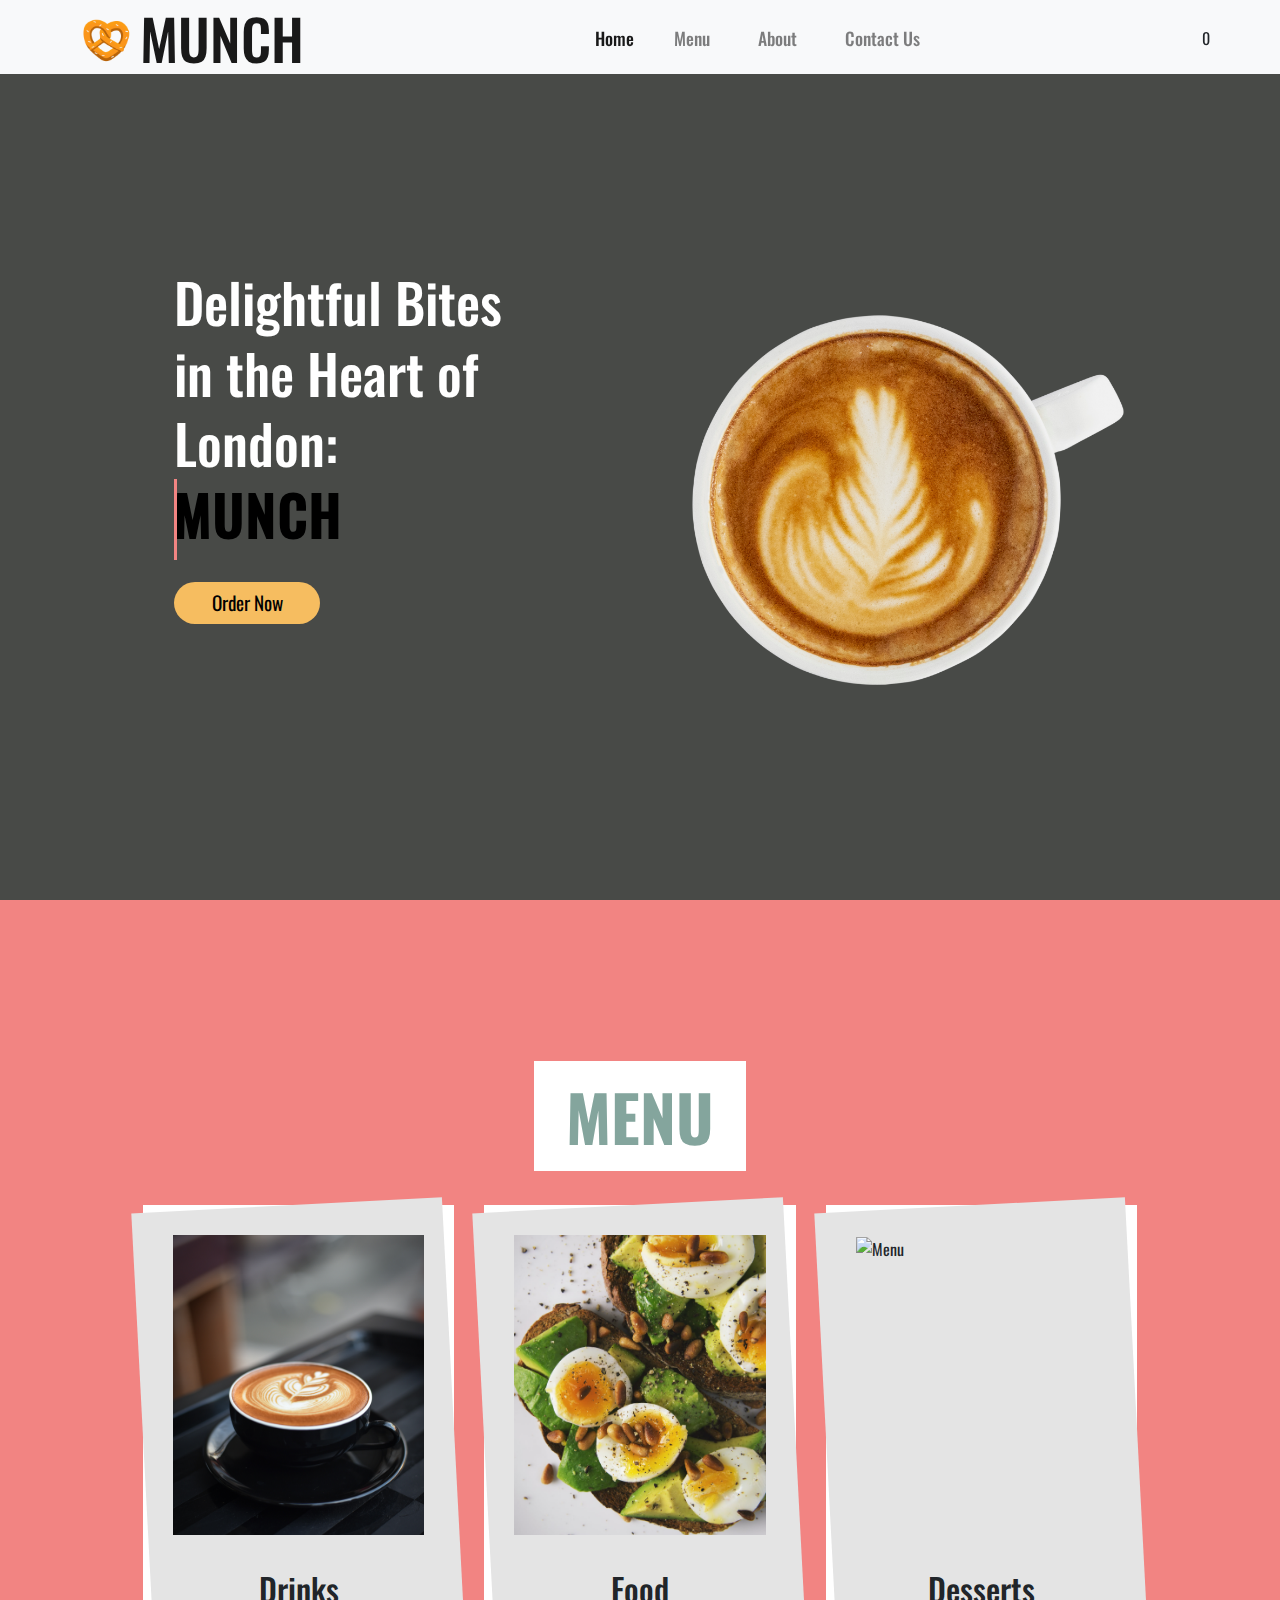
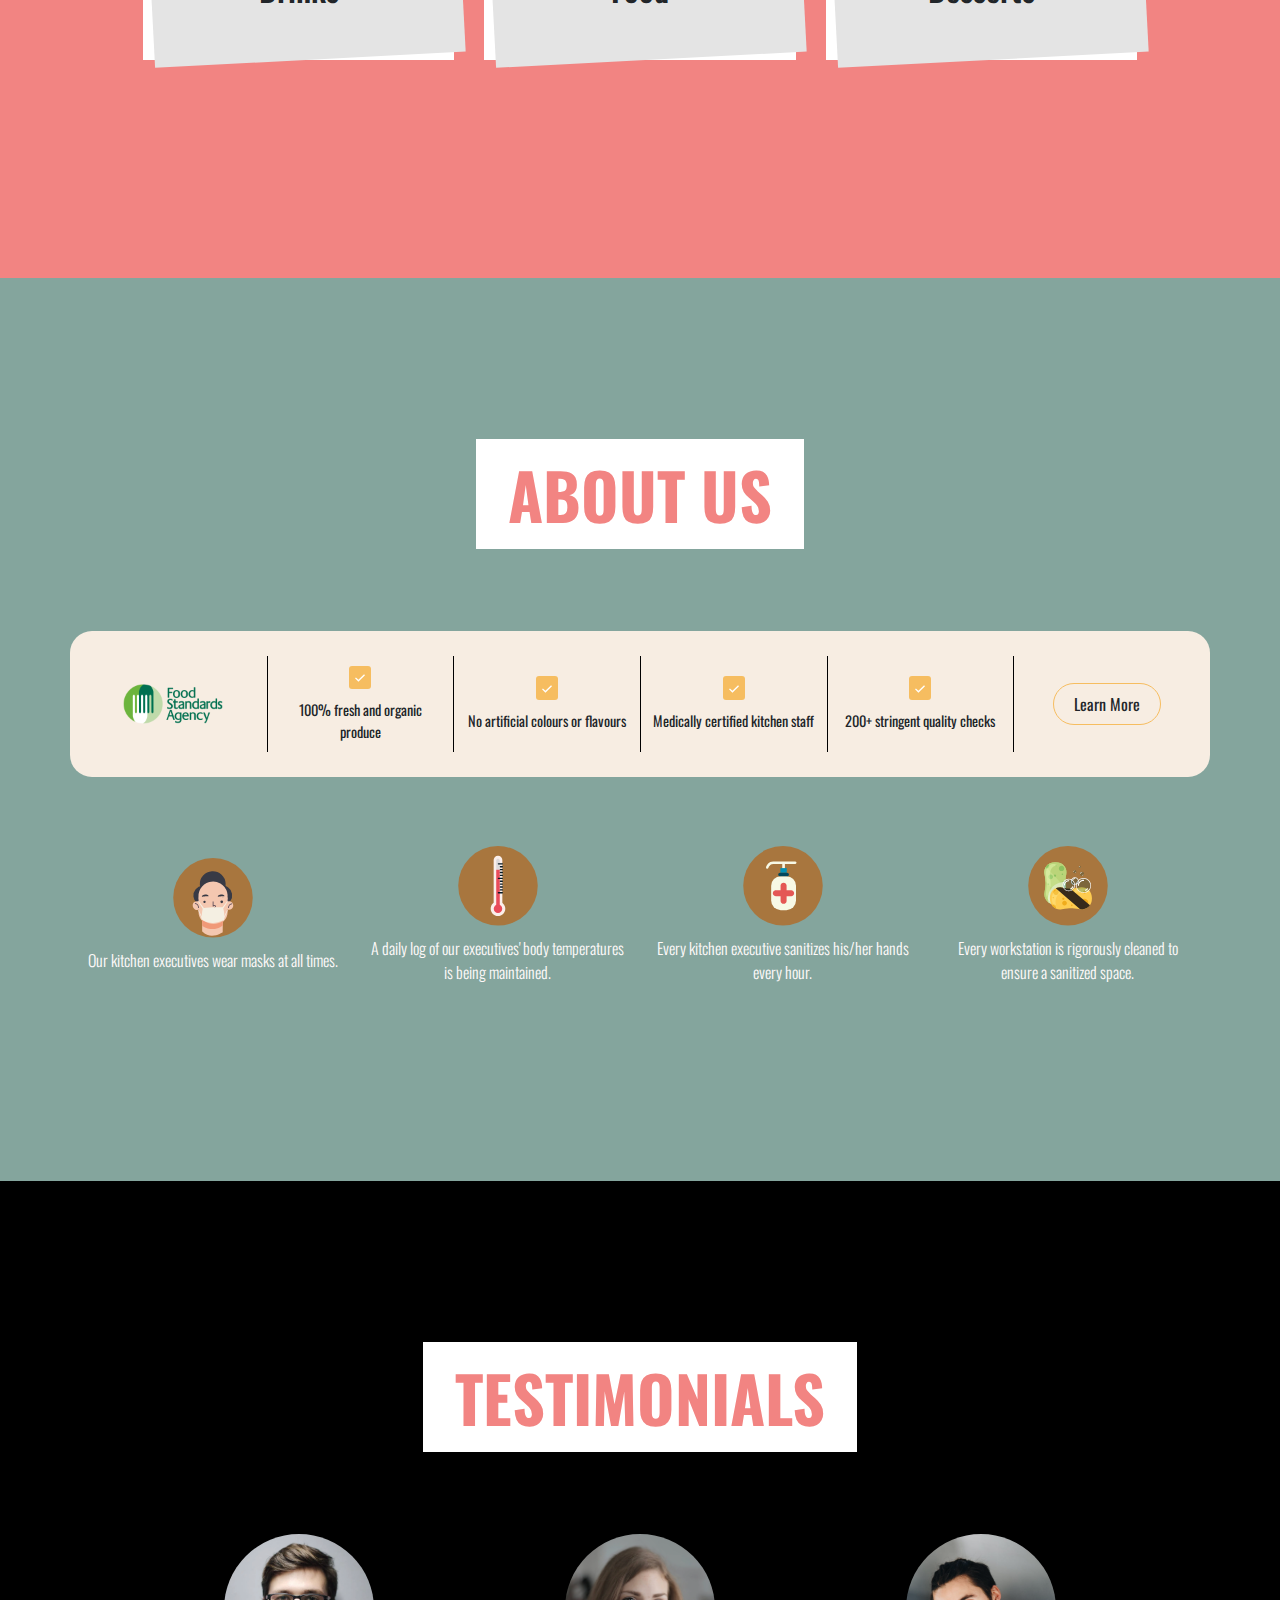
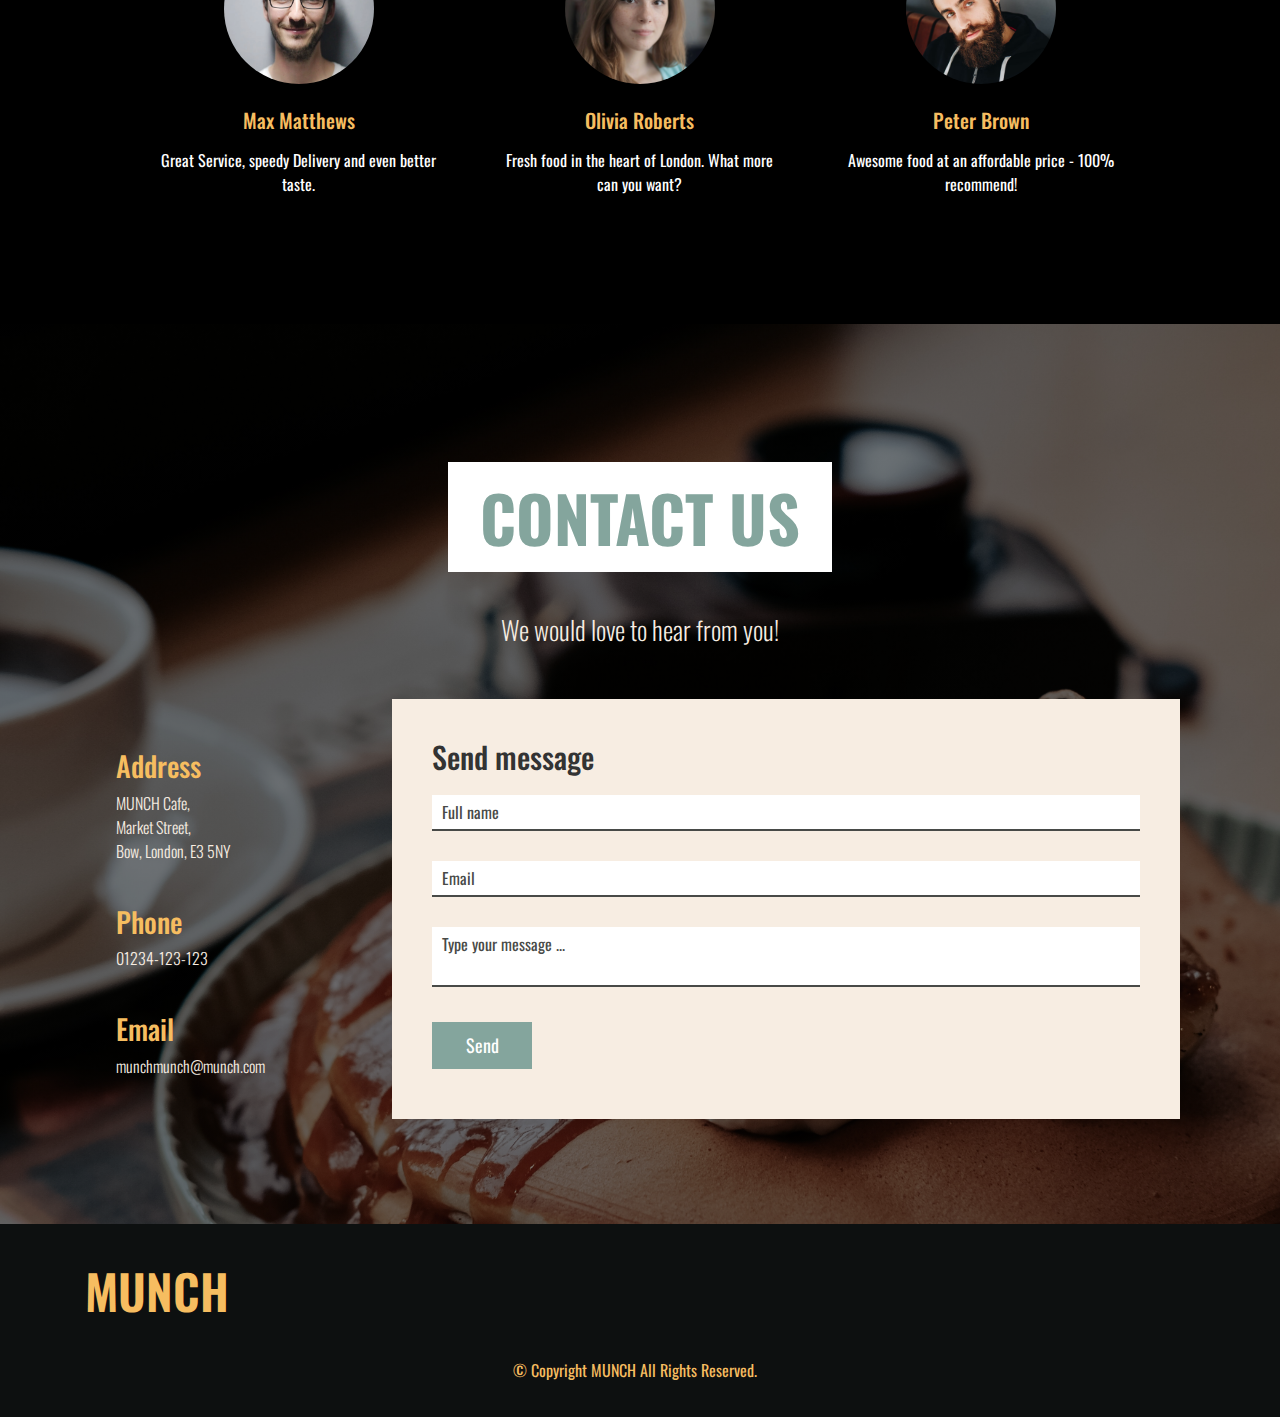
==== commit b1e2548d: "Updating menu items and images" ====
--- a/index.html
+++ b/index.html
@@ -82,6 +82,9 @@
             </li>
           </ul>
         </div>
+        <button class="navbar-toggler" type="button" data-toggle="collapse" data-target="#navbarSupportedContent" aria-controls="navbarSupportedContent" aria-expanded="false" aria-label="Toggle navigation">
+          <span class="navbar-toggler-icon"></span>
+        </button>
         <span
           class="shoppingCart"
           data-toggle="modal"
@@ -416,7 +419,7 @@
                     <div class="row foodItem">
                       <div class="col-9 foodItemName">
                         <p>
-                          Cafe Mocha
+                          Cafe Latte
                           <span>
                             <img
                               class="nonVegIcon"
@@ -444,7 +447,7 @@
                     <div class="row foodItem">
                       <div class="col-9 foodItemName">
                         <p>
-                          Cafe Latte
+                          Black Tea
                           <span>
                             <img
                               class="nonVegIcon"
@@ -454,25 +457,25 @@
                           </span>
                         </p>
                         <p class="text-muted-small">
-                          <i class="fas fa-pound-sign"></i>3.00
-                        </p>
-                      </div>
-                      <div class="col-3 addCol">
-                        <span class="menuBtn minus"
-                          ><i class="fas fa-minus"></i
-                        ></span>
-                        <span class="quantity">0</span>
-                        <span class="menuBtn plus"
-                          ><i class="fas fa-plus"></i
-                        ></span>
-                      </div>
-                    </div>
-                    <hr class="foodItemHr" />
-
-                    <div class="row foodItem">
-                      <div class="col-9 foodItemName">
-                        <p>
-                          Vanilla Latte
+                          <i class="fas fa-pound-sign"></i>2.60
+                        </p>
+                      </div>
+                      <div class="col-3 addCol">
+                        <span class="menuBtn minus"
+                          ><i class="fas fa-minus"></i
+                        ></span>
+                        <span class="quantity">0</span>
+                        <span class="menuBtn plus"
+                          ><i class="fas fa-plus"></i
+                        ></span>
+                      </div>
+                    </div>
+                    <hr class="foodItemHr" />
+
+                    <div class="row foodItem">
+                      <div class="col-9 foodItemName">
+                        <p>
+                          Milk
                           <span>
                             <img
                               class="nonVegIcon"
@@ -482,7 +485,7 @@
                           </span>
                         </p>
                         <p class="text-muted-small">
-                          <i class="fas fa-pound-sign"></i>3.60
+                          <i class="fas fa-pound-sign"></i>0.90
                         </p>
                       </div>
                       <div class="col-3 addCol">
@@ -506,7 +509,7 @@
                     <div class="row foodItem">
                       <div class="col-9 foodItemName">
                         <p>
-                          Caramel Latte
+                          Fresh Juice
                           <span>
                             <img
                               class="vegIcon"
@@ -534,7 +537,7 @@
                     <div class="row foodItem">
                       <div class="col-9 foodItemName">
                         <p>
-                          Irish Coffee
+                          Mango Lassi
                           <span>
                             <img
                               class="nonVegIcon"
@@ -544,25 +547,25 @@
                           </span>
                         </p>
                         <p class="text-muted-small">
-                          <i class="fas fa-pound-sign"></i>4.90
-                        </p>
-                      </div>
-                      <div class="col-3 addCol">
-                        <span class="menuBtn minus"
-                          ><i class="fas fa-minus"></i
-                        ></span>
-                        <span class="quantity">0</span>
-                        <span class="menuBtn plus"
-                          ><i class="fas fa-plus"></i
-                        ></span>
-                      </div>
-                    </div>
-                    <hr class="foodItemHr" />
-
-                    <div class="row foodItem">
-                      <div class="col-9 foodItemName">
-                        <p>
-                          Black Tea
+                          <i class="fas fa-pound-sign"></i>3.90
+                        </p>
+                      </div>
+                      <div class="col-3 addCol">
+                        <span class="menuBtn minus"
+                          ><i class="fas fa-minus"></i
+                        ></span>
+                        <span class="quantity">0</span>
+                        <span class="menuBtn plus"
+                          ><i class="fas fa-plus"></i
+                        ></span>
+                      </div>
+                    </div>
+                    <hr class="foodItemHr" />
+
+                    <div class="row foodItem">
+                      <div class="col-9 foodItemName">
+                        <p>
+                          Peanut Butter Banana Smoothie
                           <span>
                             <img
                               class="vegIcon"
@@ -590,7 +593,7 @@
                     <div class="row foodItem">
                       <div class="col-9 foodItemName">
                         <p>
-                          Milk Tea
+                          Orange Juice from Concentrate
                           <span>
                             <img
                               class="vegIcon"
@@ -618,7 +621,7 @@
                     <div class="row foodItem">
                       <div class="col-9 foodItemName">
                         <p>
-                          Masala Tea
+                          Mineral Water
                           <span>
                             <img
                               class="nonVegIcon"
@@ -628,53 +631,53 @@
                           </span>
                         </p>
                         <p class="text-muted-small">
-                          <i class="fas fa-pound-sign"></i>2.90
-                        </p>
-                      </div>
-                      <div class="col-3 addCol">
-                        <span class="menuBtn minus"
-                          ><i class="fas fa-minus"></i
-                        ></span>
-                        <span class="quantity">0</span>
-                        <span class="menuBtn plus"
-                          ><i class="fas fa-plus"></i
-                        ></span>
-                      </div>
-                    </div>
-                    <hr class="foodItemHr" />
-
-                    <div class="row foodItem">
-                      <div class="col-9 foodItemName">
-                        <p>
-                          Herbal Tea
-                          <span>
-                            <img
-                              class="vegIcon"
-                              src="./images/vegan.png"
-                              alt="non-veg icon"
-                            />
-                          </span>
-                        </p>
-                        <p class="text-muted-small">
-                          <i class="fas fa-pound-sign"></i>2.70
-                        </p>
-                      </div>
-                      <div class="col-3 addCol">
-                        <span class="menuBtn minus"
-                          ><i class="fas fa-minus"></i
-                        ></span>
-                        <span class="quantity">0</span>
-                        <span class="menuBtn plus"
-                          ><i class="fas fa-plus"></i
-                        ></span>
-                      </div>
-                    </div>
-                    <hr class="foodItemHr" />
-
-                    <div class="row foodItem">
-                      <div class="col-9 foodItemName">
-                        <p>
-                          Hot Lemon w/ Honey
+                          <i class="fas fa-pound-sign"></i>1.80
+                        </p>
+                      </div>
+                      <div class="col-3 addCol">
+                        <span class="menuBtn minus"
+                          ><i class="fas fa-minus"></i
+                        ></span>
+                        <span class="quantity">0</span>
+                        <span class="menuBtn plus"
+                          ><i class="fas fa-plus"></i
+                        ></span>
+                      </div>
+                    </div>
+                    <hr class="foodItemHr" />
+
+                    <div class="row foodItem">
+                      <div class="col-9 foodItemName">
+                        <p>
+                          Can of Soda
+                          <span>
+                            <img
+                              class="vegIcon"
+                              src="./images/vegan.png"
+                              alt="non-veg icon"
+                            />
+                          </span>
+                        </p>
+                        <p class="text-muted-small">
+                          <i class="fas fa-pound-sign"></i>1.90
+                        </p>
+                      </div>
+                      <div class="col-3 addCol">
+                        <span class="menuBtn minus"
+                          ><i class="fas fa-minus"></i
+                        ></span>
+                        <span class="quantity">0</span>
+                        <span class="menuBtn plus"
+                          ><i class="fas fa-plus"></i
+                        ></span>
+                      </div>
+                    </div>
+                    <hr class="foodItemHr" />
+
+                    <div class="row foodItem">
+                      <div class="col-9 foodItemName">
+                        <p>
+                          Lemon w/ Honey
                           <span>
                             <img
                               class="vegIcon"
@@ -702,7 +705,7 @@
                     <div class="row foodItem">
                       <div class="col-9 foodItemName">
                         <p>
-                          Hot Chocolate
+                          Fresh Lemonade
                           <span>
                             <img
                               class="nonVegIcon"
@@ -712,7 +715,7 @@
                           </span>
                         </p>
                         <p class="text-muted-small">
-                          <i class="fas fa-pound-sign"></i>3.10
+                          <i class="fas fa-pound-sign"></i>2.50
                         </p>
                       </div>
                       <div class="col-3 addCol">
@@ -747,15 +750,6 @@
               <div class="col-12">
                 <h1>Food</h1>
               </div>
-              <!-- Button trigger modal -->
-              <span
-                class="shoppingCart"
-                data-toggle="modal"
-                data-target="#exampleModal"
-              >
-                <i class="fas fa-shopping-cart"></i>
-                <span class="shoppingCartAfter">0</span>
-              </span>
             </div>
             <div class="row">
               <div class="col-lg-4 col-sm-6 col-12">
@@ -765,7 +759,7 @@
                     <div class="row foodItem">
                       <div class="col-9 foodItemName">
                         <p>
-                          Veg Hakka Noodles
+                          Banana Blueberry Waffles
                           <span>
                             <img
                               class="vegIcon"
@@ -793,7 +787,7 @@
                     <div class="row foodItem">
                       <div class="col-9 foodItemName">
                         <p>
-                          Chilli Garlic Noodles
+                          Strawberry Banana Smoothie
                           <span>
                             <img
                               class="vegIcon"
@@ -821,7 +815,7 @@
                     <div class="row foodItem">
                       <div class="col-9 foodItemName">
                         <p>
-                          Steamed Rice<span>
+                          Veggie Tomato Tortillas<span>
                             <img
                               class="vegIcon"
                               src="./images/vegan.png"
@@ -848,7 +842,7 @@
                     <div class="row foodItem">
                       <div class="col-9 foodItemName">
                         <p>
-                          Corn Fried Rice
+                          Smashed Avo on Toast
                           <span>
                             <img
                               class="vegIcon"
@@ -876,7 +870,7 @@
                     <div class="row foodItem">
                       <div class="col-9 foodItemName">
                         <p>
-                          Chicken Hakka Noodles
+                          Mushroom & Bean Wrap
                           <span>
                             <img
                               class="nonVegIcon"
@@ -904,7 +898,7 @@
                     <div class="row foodItem">
                       <div class="col-9 foodItemName">
                         <p>
-                          Chicken Garlic Noodles
+                          Egg & Cheese on Toast
                           <span>
                             <img
                               class="nonVegIcon"
@@ -932,7 +926,7 @@
                     <div class="row foodItem">
                       <div class="col-9 foodItemName">
                         <p>
-                          Chicken Fried Rice
+                          Fluffy Pancakes
                           <span>
                             <img
                               class="nonVegIcon"
@@ -960,7 +954,7 @@
                     <div class="row foodItem">
                       <div class="col-9 foodItemName">
                         <p>
-                          Mix Meat Fried Rice
+                          Veggie Omelette
                           <span>
                             <img
                               class="nonVegIcon"
@@ -970,7 +964,7 @@
                           </span>
                         </p>
                         <p class="text-muted-small">
-                          <i class="fas fa-pound-sign"></i>300
+                          <i class="fas fa-pound-sign"></i>5.20
                         </p>
                       </div>
                       <div class="col-3 addCol">
@@ -1003,7 +997,7 @@
                           </span>
                         </p>
                         <p class="text-muted-small">
-                          <i class="fas fa-pound-sign"></i>250
+                          <i class="fas fa-pound-sign"></i>6.50
                         </p>
                       </div>
                       <div class="col-3 addCol">
@@ -1031,35 +1025,35 @@
                           </span>
                         </p>
                         <p class="text-muted-small">
-                          <i class="fas fa-pound-sign"></i>270
-                        </p>
-                      </div>
-                      <div class="col-3 addCol">
-                        <span class="menuBtn minus"
-                          ><i class="fas fa-minus"></i
-                        ></span>
-                        <span class="quantity">0</span>
-                        <span class="menuBtn plus"
-                          ><i class="fas fa-plus"></i
-                        ></span>
-                      </div>
-                    </div>
-                    <hr class="foodItemHr" />
-
-                    <div class="row foodItem">
-                      <div class="col-9 foodItemName">
-                        <p>
-                          Chilli Hot Dog
-                          <span>
-                            <img
-                              class="vegIcon"
-                              src="./images/vegan.png"
-                              alt="veg-icon"
-                            />
-                          </span>
-                        </p>
-                        <p class="text-muted-small">
-                          <i class="fas fa-pound-sign"></i>280
+                          <i class="fas fa-pound-sign"></i>5.50
+                        </p>
+                      </div>
+                      <div class="col-3 addCol">
+                        <span class="menuBtn minus"
+                          ><i class="fas fa-minus"></i
+                        ></span>
+                        <span class="quantity">0</span>
+                        <span class="menuBtn plus"
+                          ><i class="fas fa-plus"></i
+                        ></span>
+                      </div>
+                    </div>
+                    <hr class="foodItemHr" />
+
+                    <div class="row foodItem">
+                      <div class="col-9 foodItemName">
+                        <p>
+                          Chilli Vegan Hot Dog
+                          <span>
+                            <img
+                              class="vegIcon"
+                              src="./images/vegan.png"
+                              alt="veg-icon"
+                            />
+                          </span>
+                        </p>
+                        <p class="text-muted-small">
+                          <i class="fas fa-pound-sign"></i>5.80
                         </p>
                       </div>
                       <div class="col-3 addCol">
@@ -1087,25 +1081,25 @@
                           </span>
                         </p>
                         <p class="text-muted-small">
-                          <i class="fas fa-pound-sign"></i>300
-                        </p>
-                      </div>
-                      <div class="col-3 addCol">
-                        <span class="menuBtn minus"
-                          ><i class="fas fa-minus"></i
-                        ></span>
-                        <span class="quantity">0</span>
-                        <span class="menuBtn plus"
-                          ><i class="fas fa-plus"></i
-                        ></span>
-                      </div>
-                    </div>
-                    <hr class="foodItemHr" />
-
-                    <div class="row foodItem">
-                      <div class="col-9 foodItemName">
-                        <p>
-                          Crispy Honey Chicken<span>
+                          <i class="fas fa-pound-sign"></i>6.80
+                        </p>
+                      </div>
+                      <div class="col-3 addCol">
+                        <span class="menuBtn minus"
+                          ><i class="fas fa-minus"></i
+                        ></span>
+                        <span class="quantity">0</span>
+                        <span class="menuBtn plus"
+                          ><i class="fas fa-plus"></i
+                        ></span>
+                      </div>
+                    </div>
+                    <hr class="foodItemHr" />
+
+                    <div class="row foodItem">
+                      <div class="col-9 foodItemName">
+                        <p>
+                          Crispy Honey Veggie Rolls<span>
                             <img
                               class="nonVegIcon"
                               src="./images/vegetarian.png"
@@ -1114,24 +1108,24 @@
                           </span>
                         </p>
                         <p class="text-muted-small">
-                          <i class="fas fa-pound-sign"></i>350
-                        </p>
-                      </div>
-                      <div class="col-3 addCol">
-                        <span class="menuBtn minus"
-                          ><i class="fas fa-minus"></i
-                        ></span>
-                        <span class="quantity">0</span>
-                        <span class="menuBtn plus"
-                          ><i class="fas fa-plus"></i
-                        ></span>
-                      </div>
-                    </div>
-                    <hr class="foodItemHr" />
-                    <div class="row foodItem">
-                      <div class="col-9 foodItemName">
-                        <p>
-                          Black-bean & mushroom wraps<span>
+                          <i class="fas fa-pound-sign"></i>6.60
+                        </p>
+                      </div>
+                      <div class="col-3 addCol">
+                        <span class="menuBtn minus"
+                          ><i class="fas fa-minus"></i
+                        ></span>
+                        <span class="quantity">0</span>
+                        <span class="menuBtn plus"
+                          ><i class="fas fa-plus"></i
+                        ></span>
+                      </div>
+                    </div>
+                    <hr class="foodItemHr" />
+                    <div class="row foodItem">
+                      <div class="col-9 foodItemName">
+                        <p>
+                          Black-bean & Mushroom Wraps<span>
                             <img
                               class="nonVegIcon"
                               src="./images/vegetarian.png"
@@ -1140,7 +1134,7 @@
                           </span>
                         </p>
                         <p class="text-muted-small">
-                          <i class="fas fa-pound-sign"></i>400
+                          <i class="fas fa-pound-sign"></i>7.80
                         </p>
                       </div>
                       <div class="col-3 addCol">
@@ -1167,25 +1161,25 @@
                           </span>
                         </p>
                         <p class="text-muted-small">
-                          <i class="fas fa-pound-sign"></i>420
-                        </p>
-                      </div>
-                      <div class="col-3 addCol">
-                        <span class="menuBtn minus"
-                          ><i class="fas fa-minus"></i
-                        ></span>
-                        <span class="quantity">0</span>
-                        <span class="menuBtn plus"
-                          ><i class="fas fa-plus"></i
-                        ></span>
-                      </div>
-                    </div>
-                    <hr class="foodItemHr" />
-
-                    <div class="row foodItem">
-                      <div class="col-9 foodItemName">
-                        <p>
-                          Crab Rangoon<span>
+                          <i class="fas fa-pound-sign"></i>6.20
+                        </p>
+                      </div>
+                      <div class="col-3 addCol">
+                        <span class="menuBtn minus"
+                          ><i class="fas fa-minus"></i
+                        ></span>
+                        <span class="quantity">0</span>
+                        <span class="menuBtn plus"
+                          ><i class="fas fa-plus"></i
+                        ></span>
+                      </div>
+                    </div>
+                    <hr class="foodItemHr" />
+
+                    <div class="row foodItem">
+                      <div class="col-9 foodItemName">
+                        <p>
+                          Veggie Noodles<span>
                             <img
                               class="nonVegIcon"
                               src="./images/vegetarian.png"
@@ -1194,7 +1188,7 @@
                           </span>
                         </p>
                         <p class="text-muted-small">
-                          <i class="fas fa-pound-sign"></i>540
+                          <i class="fas fa-pound-sign"></i>6.40
                         </p>
                       </div>
                       <div class="col-3 addCol">
@@ -1215,77 +1209,77 @@
 
               <div class="col">
                 <div class="card">
-                  <h2 class="card-title">Main Course</h2>
+                  <h2 class="card-title">Sides</h2>
                   <div class="card-body">
                     <div class="row foodItem">
                       <div class="col-9 foodItemName">
                         <p>
-                          Veg Garlic Sauce<span>
-                            <img
-                              class="vegIcon"
-                              src="./images/vegan.png"
-                              alt="veg-icon"
-                            />
-                          </span>
-                        </p>
-                        <p class="text-muted-small">
-                          <i class="fas fa-pound-sign"></i>350
-                        </p>
-                      </div>
-                      <div class="col-3 addCol">
-                        <span class="menuBtn minus"
-                          ><i class="fas fa-minus"></i
-                        ></span>
-                        <span class="quantity">0</span>
-                        <span class="menuBtn plus"
-                          ><i class="fas fa-plus"></i
-                        ></span>
-                      </div>
-                    </div>
-                    <hr class="foodItemHr" />
-
-                    <div class="row foodItem">
-                      <div class="col-9 foodItemName">
-                        <p>
-                          Veg Garlic Sauce
-                          <span>
-                            <img
-                              class="vegIcon"
-                              src="./images/vegan.png"
-                              alt="veg-icon"
-                            />
-                          </span>
-                        </p>
-                        <p class="text-muted-small">
-                          <i class="fas fa-pound-sign"></i>350
-                        </p>
-                      </div>
-                      <div class="col-3 addCol">
-                        <span class="menuBtn minus"
-                          ><i class="fas fa-minus"></i
-                        ></span>
-                        <span class="quantity">0</span>
-                        <span class="menuBtn plus"
-                          ><i class="fas fa-plus"></i
-                        ></span>
-                      </div>
-                    </div>
-                    <hr class="foodItemHr" />
-
-                    <div class="row foodItem">
-                      <div class="col-9 foodItemName">
-                        <p>
-                          Potato Garlic Sauce
-                          <span>
-                            <img
-                              class="vegIcon"
-                              src="./images/vegan.png"
-                              alt="veg-icon"
-                            />
-                          </span>
-                        </p>
-                        <p class="text-muted-small">
-                          <i class="fas fa-pound-sign"></i>350
+                          Garlic Mushrooms<span>
+                            <img
+                              class="vegIcon"
+                              src="./images/vegan.png"
+                              alt="veg-icon"
+                            />
+                          </span>
+                        </p>
+                        <p class="text-muted-small">
+                          <i class="fas fa-pound-sign"></i>4.50
+                        </p>
+                      </div>
+                      <div class="col-3 addCol">
+                        <span class="menuBtn minus"
+                          ><i class="fas fa-minus"></i
+                        ></span>
+                        <span class="quantity">0</span>
+                        <span class="menuBtn plus"
+                          ><i class="fas fa-plus"></i
+                        ></span>
+                      </div>
+                    </div>
+                    <hr class="foodItemHr" />
+
+                    <div class="row foodItem">
+                      <div class="col-9 foodItemName">
+                        <p>
+                          Sweet Potato Wedges
+                          <span>
+                            <img
+                              class="vegIcon"
+                              src="./images/vegan.png"
+                              alt="veg-icon"
+                            />
+                          </span>
+                        </p>
+                        <p class="text-muted-small">
+                          <i class="fas fa-pound-sign"></i>3.50
+                        </p>
+                      </div>
+                      <div class="col-3 addCol">
+                        <span class="menuBtn minus"
+                          ><i class="fas fa-minus"></i
+                        ></span>
+                        <span class="quantity">0</span>
+                        <span class="menuBtn plus"
+                          ><i class="fas fa-plus"></i
+                        ></span>
+                      </div>
+                    </div>
+                    <hr class="foodItemHr" />
+
+                    <div class="row foodItem">
+                      <div class="col-9 foodItemName">
+                        <p>
+                          French Fries
+                          <span>
+                            <img
+                              class="vegIcon"
+                              src="./images/vegan.png"
+                              alt="veg-icon"
+                            />
+                          </span>
+                        </p>
+                        <p class="text-muted-small">
+                          <i class="fas fa-pound-sign"></i>3.50
                         </p>
                       </div>
                       <div class="col-3 addCol">
@@ -1313,105 +1307,105 @@
                           </span>
                         </p>
                         <p class="text-muted-small">
-                          <i class="fas fa-pound-sign"></i>370
-                        </p>
-                      </div>
-                      <div class="col-3 addCol">
-                        <span class="menuBtn minus"
-                          ><i class="fas fa-minus"></i
-                        ></span>
-                        <span class="quantity">0</span>
-                        <span class="menuBtn plus"
-                          ><i class="fas fa-plus"></i
-                        ></span>
-                      </div>
-                    </div>
-                    <hr class="foodItemHr" />
-
-                    <div class="row foodItem">
-                      <div class="col-9 foodItemName">
-                        <p>
-                          Stir Fried Asian Green<span>
-                            <img
-                              class="vegIcon"
-                              src="./images/vegan.png"
-                              alt="veg-icon"
-                            />
-                          </span>
-                        </p>
-                        <p class="text-muted-small">
-                          <i class="fas fa-pound-sign"></i>370
-                        </p>
-                      </div>
-                      <div class="col-3 addCol">
-                        <span class="menuBtn minus"
-                          ><i class="fas fa-minus"></i
-                        ></span>
-                        <span class="quantity">0</span>
-                        <span class="menuBtn plus"
-                          ><i class="fas fa-plus"></i
-                        ></span>
-                      </div>
-                    </div>
-                    <hr class="foodItemHr" />
-                    <div class="row foodItem">
-                      <div class="col-9 foodItemName">
-                        <p>
-                          Burnt Garlic Rice
-                          <span>
-                            <img
-                              class="vegIcon"
-                              src="./images/vegan.png"
-                              alt="veg-icon"
-                            />
-                          </span>
-                        </p>
-                        <p class="text-muted-small">
-                          <i class="fas fa-pound-sign"></i>395
-                        </p>
-                      </div>
-                      <div class="col-3 addCol">
-                        <span class="menuBtn minus"
-                          ><i class="fas fa-minus"></i
-                        ></span>
-                        <span class="quantity">0</span>
-                        <span class="menuBtn plus"
-                          ><i class="fas fa-plus"></i
-                        ></span>
-                      </div>
-                    </div>
-                    <hr class="foodItemHr" />
-                    <div class="row foodItem">
-                      <div class="col-9 foodItemName">
-                        <p>
-                          Creamy Noodles
-                          <span>
-                            <img
-                              class="vegIcon"
-                              src="./images/vegan.png"
-                              alt="veg-icon"
-                            />
-                          </span>
-                        </p>
-                        <p class="text-muted-small">
-                          <i class="fas fa-pound-sign"></i>250
-                        </p>
-                      </div>
-                      <div class="col-3 addCol">
-                        <span class="menuBtn minus"
-                          ><i class="fas fa-minus"></i
-                        ></span>
-                        <span class="quantity">0</span>
-                        <span class="menuBtn plus"
-                          ><i class="fas fa-plus"></i
-                        ></span>
-                      </div>
-                    </div>
-                    <hr class="foodItemHr" />
-                    <div class="row foodItem">
-                      <div class="col-9 foodItemName">
-                        <p>
-                          Shredded Chicken
+                          <i class="fas fa-pound-sign"></i>2.70
+                        </p>
+                      </div>
+                      <div class="col-3 addCol">
+                        <span class="menuBtn minus"
+                          ><i class="fas fa-minus"></i
+                        ></span>
+                        <span class="quantity">0</span>
+                        <span class="menuBtn plus"
+                          ><i class="fas fa-plus"></i
+                        ></span>
+                      </div>
+                    </div>
+                    <hr class="foodItemHr" />
+
+                    <div class="row foodItem">
+                      <div class="col-9 foodItemName">
+                        <p>
+                          Stir Fried Asian Greens<span>
+                            <img
+                              class="vegIcon"
+                              src="./images/vegan.png"
+                              alt="veg-icon"
+                            />
+                          </span>
+                        </p>
+                        <p class="text-muted-small">
+                          <i class="fas fa-pound-sign"></i>4.70
+                        </p>
+                      </div>
+                      <div class="col-3 addCol">
+                        <span class="menuBtn minus"
+                          ><i class="fas fa-minus"></i
+                        ></span>
+                        <span class="quantity">0</span>
+                        <span class="menuBtn plus"
+                          ><i class="fas fa-plus"></i
+                        ></span>
+                      </div>
+                    </div>
+                    <hr class="foodItemHr" />
+                    <div class="row foodItem">
+                      <div class="col-9 foodItemName">
+                        <p>
+                          Classic Mixed Vegetables
+                          <span>
+                            <img
+                              class="vegIcon"
+                              src="./images/vegan.png"
+                              alt="veg-icon"
+                            />
+                          </span>
+                        </p>
+                        <p class="text-muted-small">
+                          <i class="fas fa-pound-sign"></i>6.95
+                        </p>
+                      </div>
+                      <div class="col-3 addCol">
+                        <span class="menuBtn minus"
+                          ><i class="fas fa-minus"></i
+                        ></span>
+                        <span class="quantity">0</span>
+                        <span class="menuBtn plus"
+                          ><i class="fas fa-plus"></i
+                        ></span>
+                      </div>
+                    </div>
+                    <hr class="foodItemHr" />
+                    <div class="row foodItem">
+                      <div class="col-9 foodItemName">
+                        <p>
+                          Crispy Halloumi
+                          <span>
+                            <img
+                              class="vegIcon"
+                              src="./images/vegan.png"
+                              alt="veg-icon"
+                            />
+                          </span>
+                        </p>
+                        <p class="text-muted-small">
+                          <i class="fas fa-pound-sign"></i>7.50
+                        </p>
+                      </div>
+                      <div class="col-3 addCol">
+                        <span class="menuBtn minus"
+                          ><i class="fas fa-minus"></i
+                        ></span>
+                        <span class="quantity">0</span>
+                        <span class="menuBtn plus"
+                          ><i class="fas fa-plus"></i
+                        ></span>
+                      </div>
+                    </div>
+                    <hr class="foodItemHr" />
+                    <div class="row foodItem">
+                      <div class="col-9 foodItemName">
+                        <p>
+                          Shredded Soy-Chicken
                           <span>
                             <img
                               class="nonVegIcon"
@@ -1421,7 +1415,7 @@
                           </span>
                         </p>
                         <p class="text-muted-small">
-                          <i class="fas fa-pound-sign"></i>640
+                          <i class="fas fa-pound-sign"></i>6.40
                         </p>
                       </div>
                       <div class="col-3 addCol">
@@ -1456,100 +1450,99 @@
               <div class="col-12">
                 <h1>Desserts</h1>
               </div>
-              <!-- Button trigger modal -->
             </div>
             <div class="row">
               <div class="col-sm-6 col-12">
                 <div class="card">
-                  <h2 class="card-title">Soups</h2>
+                  <h2 class="card-title">Desserts</h2>
                   <div class="card-body">
                     <div class="row foodItem">
                       <div class="col-9 foodItemName">
                         <p>
-                          Veg Manchow
-                          <span>
-                            <img
-                              class="vegIcon"
-                              src="./images/vegan.png"
-                              alt="veg-icon"
-                            />
-                          </span>
-                        </p>
-                        <p class="text-muted-small">
-                          <i class="fas fa-pound-sign"></i>150
-                        </p>
-                      </div>
-                      <div class="col-3 addCol">
-                        <span class="menuBtn minus"
-                          ><i class="fas fa-minus"></i
-                        ></span>
-                        <span class="quantity">0</span>
-                        <span class="menuBtn plus"
-                          ><i class="fas fa-plus"></i
-                        ></span>
-                      </div>
-                    </div>
-                    <hr class="foodItemHr" />
-
-                    <div class="row foodItem">
-                      <div class="col-9 foodItemName">
-                        <p>
-                          Sweet Corn
-                          <span>
-                            <img
-                              class="vegIcon"
-                              src="./images/vegan.png"
-                              alt="veg-icon"
-                            />
-                          </span>
-                        </p>
-                        <p class="text-muted-small">
-                          <i class="fas fa-pound-sign"></i>150
-                        </p>
-                      </div>
-                      <div class="col-3 addCol">
-                        <span class="menuBtn minus"
-                          ><i class="fas fa-minus"></i
-                        ></span>
-                        <span class="quantity">0</span>
-                        <span class="menuBtn plus"
-                          ><i class="fas fa-plus"></i
-                        ></span>
-                      </div>
-                    </div>
-                    <hr class="foodItemHr" />
-
-                    <div class="row foodItem">
-                      <div class="col-9 foodItemName">
-                        <p>
-                          Hot 'N' Sour<span>
-                            <img
-                              class="vegIcon"
-                              src="./images/vegan.png"
-                              alt="veg-icon"
-                            />
-                          </span>
-                        </p>
-                        <p class="text-muted-small">
-                          <i class="fas fa-pound-sign"></i>150
-                        </p>
-                      </div>
-                      <div class="col-3 addCol">
-                        <span class="menuBtn minus"
-                          ><i class="fas fa-minus"></i
-                        ></span>
-                        <span class="quantity">0</span>
-                        <span class="menuBtn plus"
-                          ><i class="fas fa-plus"></i
-                        ></span>
-                      </div>
-                    </div>
-                    <hr class="foodItemHr" />
-
-                    <div class="row foodItem">
-                      <div class="col-9 foodItemName">
-                        <p>
-                          Chicken Manchow
+                          Waffles
+                          <span>
+                            <img
+                              class="vegIcon"
+                              src="./images/vegan.png"
+                              alt="veg-icon"
+                            />
+                          </span>
+                        </p>
+                        <p class="text-muted-small">
+                          <i class="fas fa-pound-sign"></i>4.50
+                        </p>
+                      </div>
+                      <div class="col-3 addCol">
+                        <span class="menuBtn minus"
+                          ><i class="fas fa-minus"></i
+                        ></span>
+                        <span class="quantity">0</span>
+                        <span class="menuBtn plus"
+                          ><i class="fas fa-plus"></i
+                        ></span>
+                      </div>
+                    </div>
+                    <hr class="foodItemHr" />
+
+                    <div class="row foodItem">
+                      <div class="col-9 foodItemName">
+                        <p>
+                          Pancakes
+                          <span>
+                            <img
+                              class="vegIcon"
+                              src="./images/vegan.png"
+                              alt="veg-icon"
+                            />
+                          </span>
+                        </p>
+                        <p class="text-muted-small">
+                          <i class="fas fa-pound-sign"></i>4.50
+                        </p>
+                      </div>
+                      <div class="col-3 addCol">
+                        <span class="menuBtn minus"
+                          ><i class="fas fa-minus"></i
+                        ></span>
+                        <span class="quantity">0</span>
+                        <span class="menuBtn plus"
+                          ><i class="fas fa-plus"></i
+                        ></span>
+                      </div>
+                    </div>
+                    <hr class="foodItemHr" />
+
+                    <div class="row foodItem">
+                      <div class="col-9 foodItemName">
+                        <p>
+                          Ice-cream<span>
+                            <img
+                              class="vegIcon"
+                              src="./images/vegan.png"
+                              alt="veg-icon"
+                            />
+                          </span>
+                        </p>
+                        <p class="text-muted-small">
+                          <i class="fas fa-pound-sign"></i>3.50
+                        </p>
+                      </div>
+                      <div class="col-3 addCol">
+                        <span class="menuBtn minus"
+                          ><i class="fas fa-minus"></i
+                        ></span>
+                        <span class="quantity">0</span>
+                        <span class="menuBtn plus"
+                          ><i class="fas fa-plus"></i
+                        ></span>
+                      </div>
+                    </div>
+                    <hr class="foodItemHr" />
+
+                    <div class="row foodItem">
+                      <div class="col-9 foodItemName">
+                        <p>
+                          Carrot Cake
                           <span>
                             <img
                               class="nonVegIcon"
@@ -1559,25 +1552,25 @@
                           </span>
                         </p>
                         <p class="text-muted-small">
-                          <i class="fas fa-pound-sign"></i>170
-                        </p>
-                      </div>
-                      <div class="col-3 addCol">
-                        <span class="menuBtn minus"
-                          ><i class="fas fa-minus"></i
-                        ></span>
-                        <span class="quantity">0</span>
-                        <span class="menuBtn plus"
-                          ><i class="fas fa-plus"></i
-                        ></span>
-                      </div>
-                    </div>
-                    <hr class="foodItemHr" />
-
-                    <div class="row foodItem">
-                      <div class="col-9 foodItemName">
-                        <p>
-                          Chicken Sweet Corn
+                          <i class="fas fa-pound-sign"></i>4.70
+                        </p>
+                      </div>
+                      <div class="col-3 addCol">
+                        <span class="menuBtn minus"
+                          ><i class="fas fa-minus"></i
+                        ></span>
+                        <span class="quantity">0</span>
+                        <span class="menuBtn plus"
+                          ><i class="fas fa-plus"></i
+                        ></span>
+                      </div>
+                    </div>
+                    <hr class="foodItemHr" />
+
+                    <div class="row foodItem">
+                      <div class="col-9 foodItemName">
+                        <p>
+                          Chocolate Cake
                           <span>
                             <img
                               class="nonVegIcon"
@@ -1587,35 +1580,35 @@
                           </span>
                         </p>
                         <p class="text-muted-small">
-                          <i class="fas fa-pound-sign"></i>170
-                        </p>
-                      </div>
-                      <div class="col-3 addCol">
-                        <span class="menuBtn minus"
-                          ><i class="fas fa-minus"></i
-                        ></span>
-                        <span class="quantity">0</span>
-                        <span class="menuBtn plus"
-                          ><i class="fas fa-plus"></i
-                        ></span>
-                      </div>
-                    </div>
-                    <hr class="foodItemHr" />
-
-                    <div class="row foodItem">
-                      <div class="col-9 foodItemName">
-                        <p>
-                          Chicken Hot 'N' Sour
-                          <span>
-                            <img
-                              class="nonVegIcon"
-                              src="./images/vegetarian.png"
-                              alt="non-veg icon"
-                            />
-                          </span>
-                        </p>
-                        <p class="text-muted-small">
-                          <i class="fas fa-pound-sign"></i>170
+                          <i class="fas fa-pound-sign"></i>4.70
+                        </p>
+                      </div>
+                      <div class="col-3 addCol">
+                        <span class="menuBtn minus"
+                          ><i class="fas fa-minus"></i
+                        ></span>
+                        <span class="quantity">0</span>
+                        <span class="menuBtn plus"
+                          ><i class="fas fa-plus"></i
+                        ></span>
+                      </div>
+                    </div>
+                    <hr class="foodItemHr" />
+
+                    <div class="row foodItem">
+                      <div class="col-9 foodItemName">
+                        <p>
+                          Fruit Salad
+                          <span>
+                            <img
+                              class="vegIcon"
+                              src="./images/vegan.png"
+                              alt="non-veg icon"
+                            />
+                          </span>
+                        </p>
+                        <p class="text-muted-small">
+                          <i class="fas fa-pound-sign"></i>4.70
                         </p>
                       </div>
                       <div class="col-3 addCol">
@@ -1634,107 +1627,155 @@
 
               <div class="col-sm-6 col-12">
                 <div class="card">
-                  <h2 class="card-title">Mocktails</h2>
+                  <h2 class="card-title">Pastries</h2>
                   <div class="card-body">
                     <div class="row foodItem">
                       <div class="col-9 foodItemName">
-                        <p>Midnight Beauty</p>
-                        <p class="text-muted-small">
-                          <i class="fas fa-pound-sign"></i>120
-                        </p>
-                      </div>
-                      <div class="col-3 addCol">
-                        <span class="menuBtn minus"
-                          ><i class="fas fa-minus"></i
-                        ></span>
-                        <span class="quantity">0</span>
-                        <span class="menuBtn plus"
-                          ><i class="fas fa-plus"></i
-                        ></span>
-                      </div>
-                    </div>
-                    <hr class="foodItemHr" />
-
-                    <div class="row foodItem">
-                      <div class="col-9 foodItemName">
-                        <p>Mojito</p>
-                        <p class="text-muted-small">
-                          <i class="fas fa-pound-sign"></i>150
-                        </p>
-                      </div>
-                      <div class="col-3 addCol">
-                        <span class="menuBtn minus"
-                          ><i class="fas fa-minus"></i
-                        ></span>
-                        <span class="quantity">0</span>
-                        <span class="menuBtn plus"
-                          ><i class="fas fa-plus"></i
-                        ></span>
-                      </div>
-                    </div>
-                    <hr class="foodItemHr" />
-
-                    <div class="row foodItem">
-                      <div class="col-9 foodItemName">
-                        <p>Pink Lemonade</p>
-                        <p class="text-muted-small">
-                          <i class="fas fa-pound-sign"></i>140
-                        </p>
-                      </div>
-                      <div class="col-3 addCol">
-                        <span class="menuBtn minus"
-                          ><i class="fas fa-minus"></i
-                        ></span>
-                        <span class="quantity">0</span>
-                        <span class="menuBtn plus"
-                          ><i class="fas fa-plus"></i
-                        ></span>
-                      </div>
-                    </div>
-                    <hr class="foodItemHr" />
-
-                    <div class="row foodItem">
-                      <div class="col-9 foodItemName">
-                        <p>Silver Lining</p>
-                        <p class="text-muted-small">
-                          <i class="fas fa-pound-sign"></i>140
-                        </p>
-                      </div>
-                      <div class="col-3 addCol">
-                        <span class="menuBtn minus"
-                          ><i class="fas fa-minus"></i
-                        ></span>
-                        <span class="quantity">0</span>
-                        <span class="menuBtn plus"
-                          ><i class="fas fa-plus"></i
-                        ></span>
-                      </div>
-                    </div>
-                    <hr class="foodItemHr" />
-
-                    <div class="row foodItem">
-                      <div class="col-9 foodItemName">
-                        <p>Sweet Memories</p>
-                        <p class="text-muted-small">
-                          <i class="fas fa-pound-sign"></i>150
-                        </p>
-                      </div>
-                      <div class="col-3 addCol">
-                        <span class="menuBtn minus"
-                          ><i class="fas fa-minus"></i
-                        ></span>
-                        <span class="quantity">0</span>
-                        <span class="menuBtn plus"
-                          ><i class="fas fa-plus"></i
-                        ></span>
-                      </div>
-                    </div>
-                    <hr class="foodItemHr" />
-                    <div class="row foodItem">
-                      <div class="col-9 foodItemName">
-                        <p>Virgin Mojito</p>
-                        <p class="text-muted-small">
-                          <i class="fas fa-pound-sign"></i>230
+                        <p>Croissant
+                          <span>
+                            <img
+                              class="nonVegIcon"
+                              src="./images/vegetarian.png"
+                              alt="non-veg icon"
+                            />
+                          </span>
+                        </p>
+                        <p class="text-muted-small">
+                          <i class="fas fa-pound-sign"></i>1.20
+                        </p>
+                      </div>
+                      <div class="col-3 addCol">
+                        <span class="menuBtn minus"
+                          ><i class="fas fa-minus"></i
+                        ></span>
+                        <span class="quantity">0</span>
+                        <span class="menuBtn plus"
+                          ><i class="fas fa-plus"></i
+                        ></span>
+                      </div>
+                    </div>
+                    <hr class="foodItemHr" />
+
+                    <div class="row foodItem">
+                      <div class="col-9 foodItemName">
+                        <p>Pan de Chocolat
+                          <span>
+                            <img
+                              class="nonVegIcon"
+                              src="./images/vegetarian.png"
+                              alt="non-veg icon"
+                            />
+                          </span>
+                        </p>
+                        <p class="text-muted-small">
+                          <i class="fas fa-pound-sign"></i>1.50
+                        </p>
+                      </div>
+                      <div class="col-3 addCol">
+                        <span class="menuBtn minus"
+                          ><i class="fas fa-minus"></i
+                        ></span>
+                        <span class="quantity">0</span>
+                        <span class="menuBtn plus"
+                          ><i class="fas fa-plus"></i
+                        ></span>
+                      </div>
+                    </div>
+                    <hr class="foodItemHr" />
+
+                    <div class="row foodItem">
+                      <div class="col-9 foodItemName">
+                        <p>Chocolate & Strawberry Crepe
+                          <span>
+                            <img
+                              class="vegIcon"
+                              src="./images/vegan.png"
+                              alt="non-veg icon"
+                            />
+                          </span>
+                        </p>
+                        <p class="text-muted-small">
+                          <i class="fas fa-pound-sign"></i>1.40
+                        </p>
+                      </div>
+                      <div class="col-3 addCol">
+                        <span class="menuBtn minus"
+                          ><i class="fas fa-minus"></i
+                        ></span>
+                        <span class="quantity">0</span>
+                        <span class="menuBtn plus"
+                          ><i class="fas fa-plus"></i
+                        ></span>
+                      </div>
+                    </div>
+                    <hr class="foodItemHr" />
+
+                    <div class="row foodItem">
+                      <div class="col-9 foodItemName">
+                        <p>Apple Turnover
+                          <span>
+                            <img
+                              class="nonVegIcon"
+                              src="./images/vegetarian.png"
+                              alt="non-veg icon"
+                            />
+                          </span>
+                        </p>
+                        <p class="text-muted-small">
+                          <i class="fas fa-pound-sign"></i>1.40
+                        </p>
+                      </div>
+                      <div class="col-3 addCol">
+                        <span class="menuBtn minus"
+                          ><i class="fas fa-minus"></i
+                        ></span>
+                        <span class="quantity">0</span>
+                        <span class="menuBtn plus"
+                          ><i class="fas fa-plus"></i
+                        ></span>
+                      </div>
+                    </div>
+                    <hr class="foodItemHr" />
+
+                    <div class="row foodItem">
+                      <div class="col-9 foodItemName">
+                        <p>Custard Tart
+                          <span>
+                            <img
+                              class="nonVegIcon"
+                              src="./images/vegetarian.png"
+                              alt="non-veg icon"
+                            />
+                          </span>
+                        </p>
+                        <p class="text-muted-small">
+                          <i class="fas fa-pound-sign"></i>1.50
+                        </p>
+                      </div>
+                      <div class="col-3 addCol">
+                        <span class="menuBtn minus"
+                          ><i class="fas fa-minus"></i
+                        ></span>
+                        <span class="quantity">0</span>
+                        <span class="menuBtn plus"
+                          ><i class="fas fa-plus"></i
+                        ></span>
+                      </div>
+                    </div>
+                    <hr class="foodItemHr" />
+                    <div class="row foodItem">
+                      <div class="col-9 foodItemName">
+                        <p>Peanut Butter Pastry
+                          <span>
+                            <img
+                              class="vegIcon"
+                              src="./images/vegan.png"
+                              alt="non-veg icon"
+                            />
+                          </span>
+                        </p>
+                        <p class="text-muted-small">
+                          <i class="fas fa-pound-sign"></i>2.50
                         </p>
                       </div>
                       <div class="col-3 addCol">
--- a/styles.css
+++ b/styles.css
@@ -44,7 +44,6 @@
 
 nav.navbar.navbar-expand-lg.navbar-light.bg-light.fixed-top {
   padding-top: 10px;
-  flex-wrap: nowrap;
 }
 
 .navbar-brand {
@@ -1059,7 +1058,7 @@
 
 /* ---- TABLETS ---- */
 @media screen and (max-width: 850px) {
-
+  
   .contactInfo, .box {
     display: block;
     margin-bottom: 2rem;
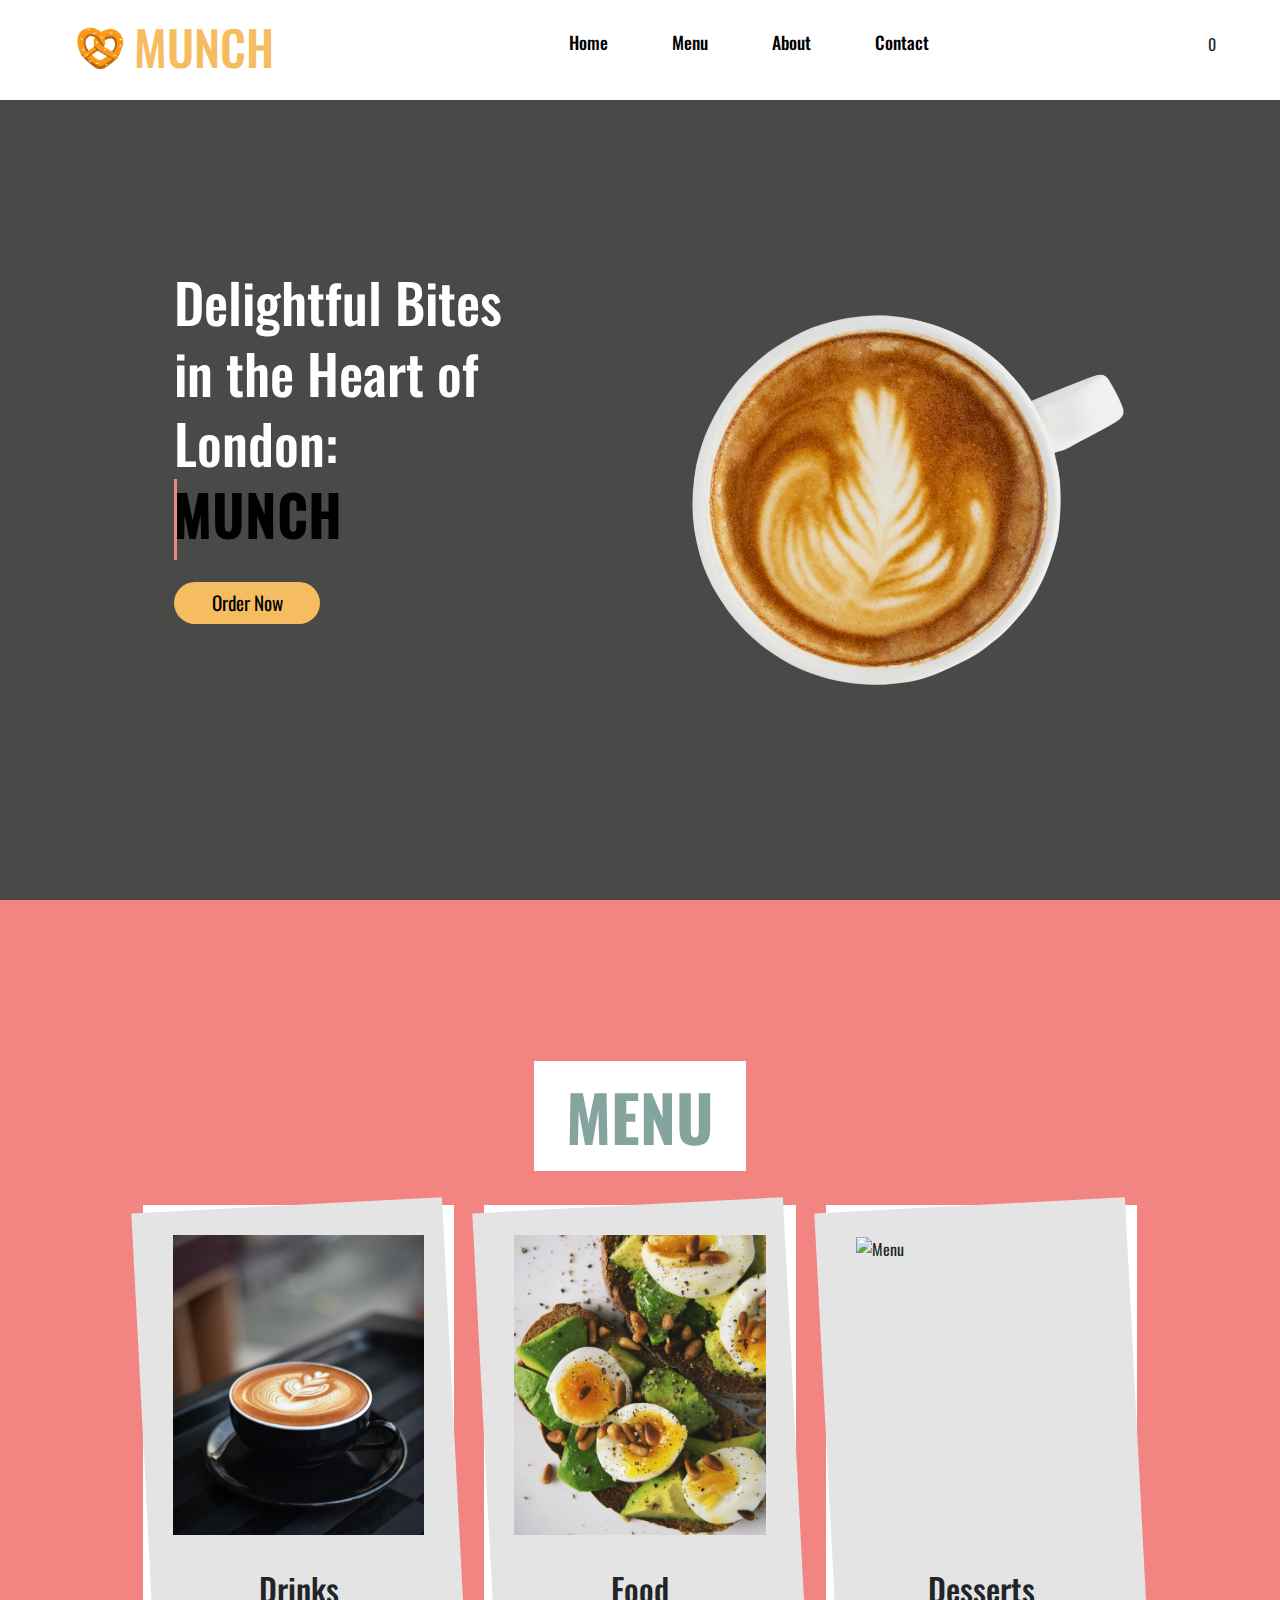
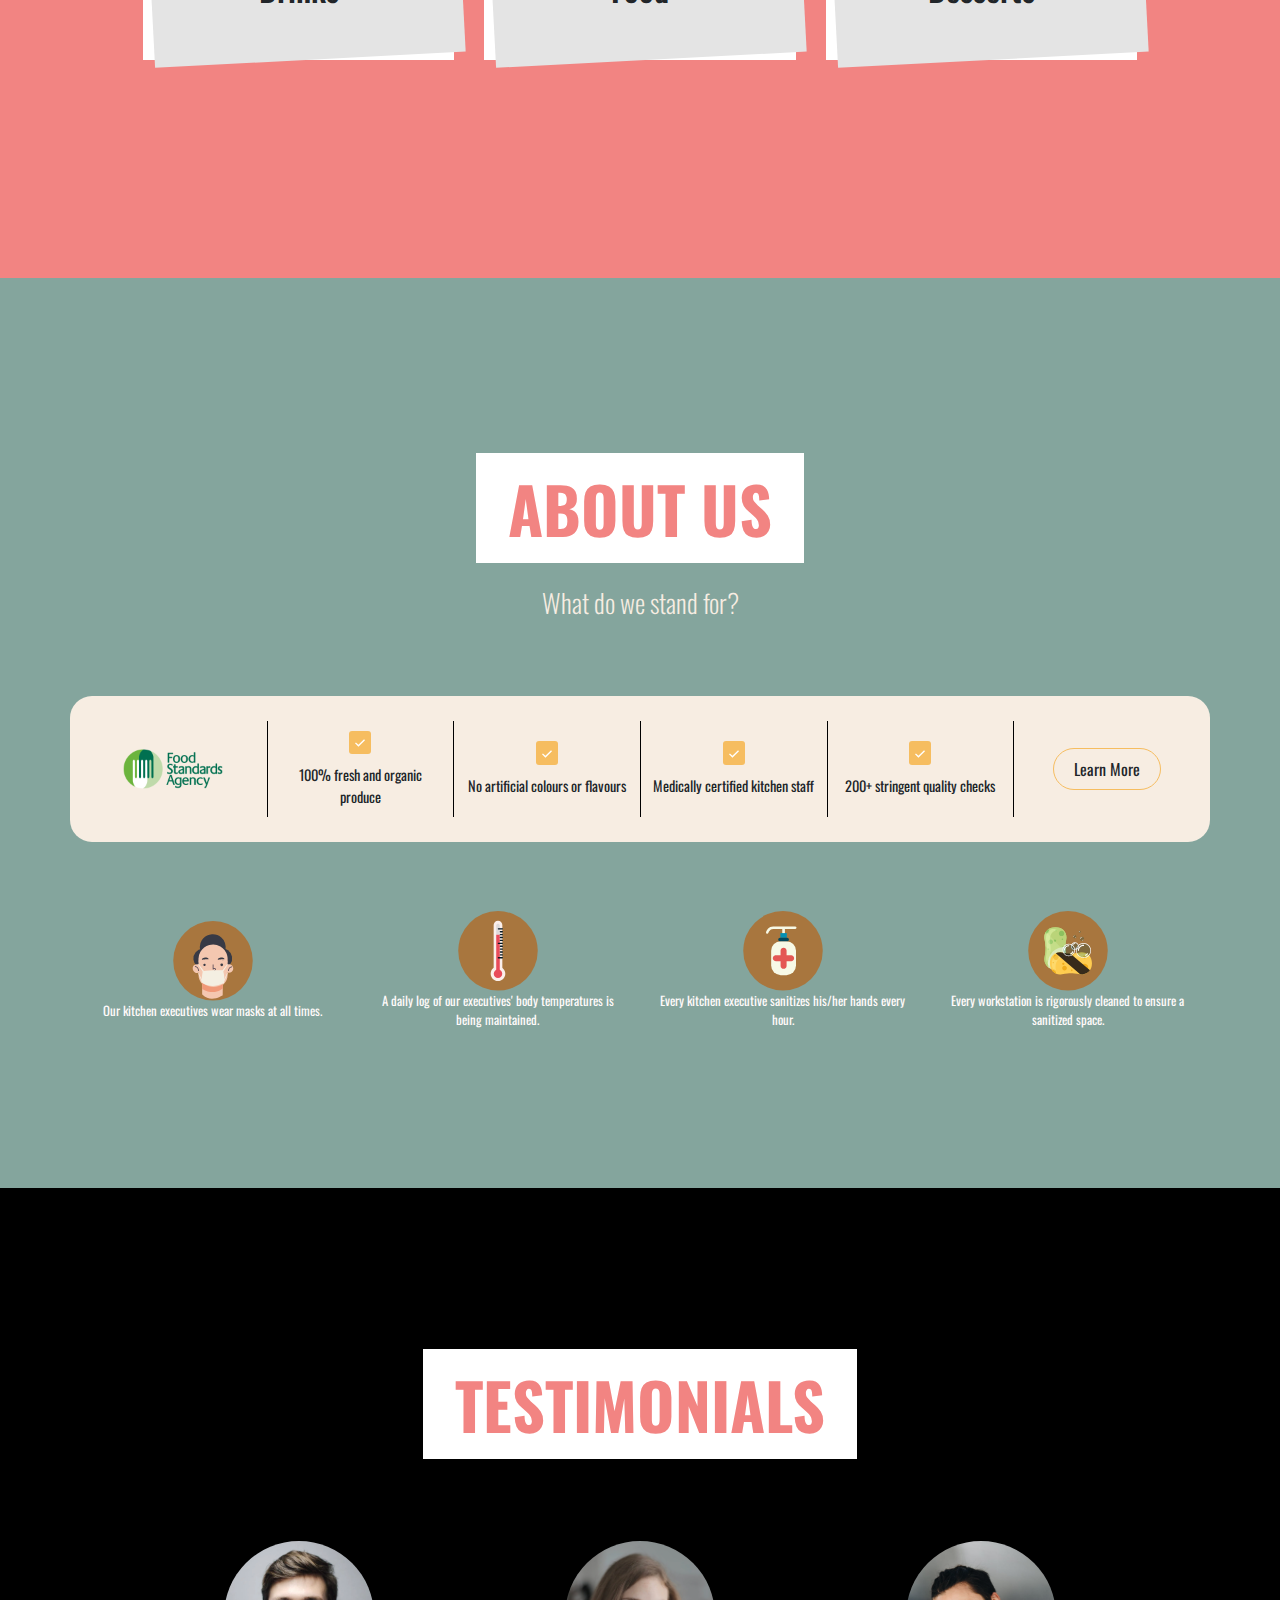
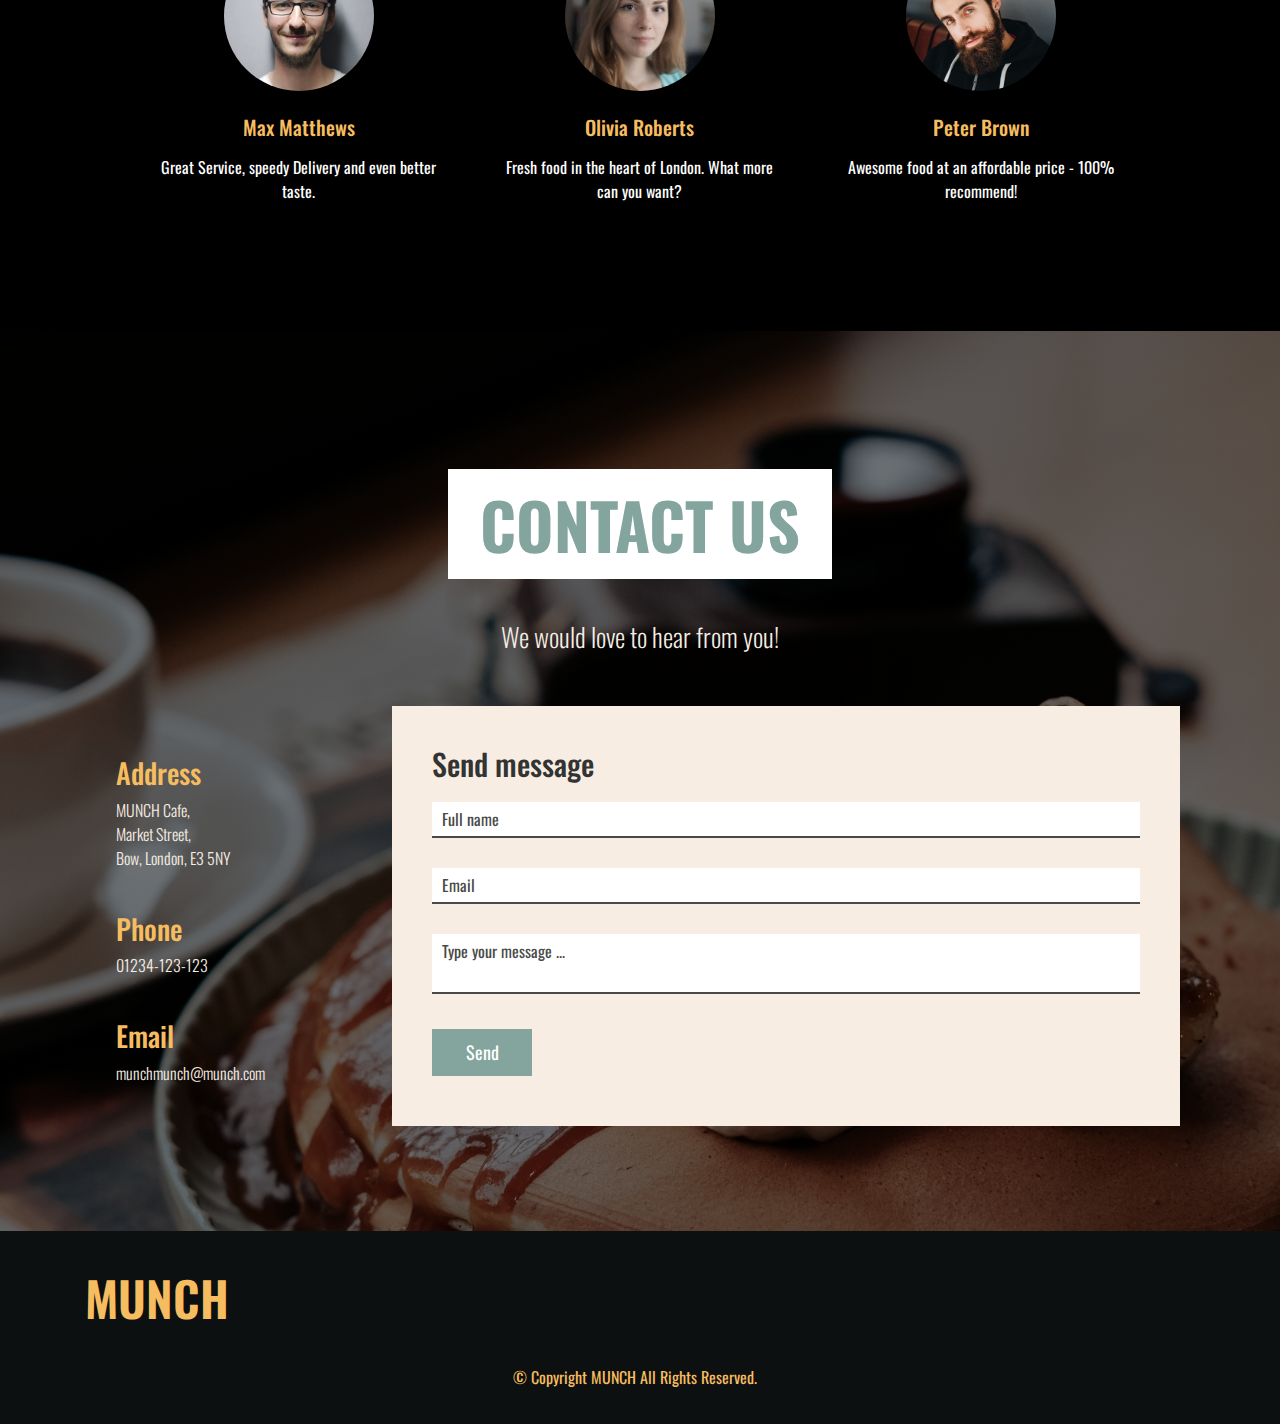
==== commit 779baa5b: "Creating responsive navbar from scratch" ====
--- a/index.html
+++ b/index.html
@@ -48,53 +48,60 @@
       crossorigin="anonymous"
     />
 
+    <!--  NAVBAR ICONS -->
+    <link href="https://cdn.jsdelivr.net/npm/remixicon@3.0.0/fonts/remixicon.css" rel="stylesheet">
+    <link rel="stylesheet"
+  href="https://unpkg.com/boxicons@latest/css/boxicons.min.css">
+
     <!-- CSS -->
     <link href="https://copyfonts.com/fonts/attari-salees.html" />
     <link rel="stylesheet" href="./styles.css" />
   </head>
 
   <body>
-    <nav class="navbar navbar-expand-lg navbar-light bg-light fixed-top">
-      <div class="container">
-        <!-- NAVIGATION BAR -->
-        <a class="navbar-brand" href="index.html">
+    <!-- NAVIGATION BAR -->
+    <header>
+      <!-- LOGO -->
+      <div class="navbar-brand">
+        <a href="index.html">
           <img
             id="pretzel"
             src="./images/loading-pretzel.gif"
             alt="navbar-logo"
           />MUNCH</a>
-
-        <div id="navbarSupportedContent">
-          <ul class="navbar-nav ml-auto">
+        </div>
+
+          <!-- NAVIGATION LIST -->
+          <ul class="navbar list-unstyled">
             <li class="nav-item active">
-              <a class="nav-link px-3" href="#"
+              <a class="nav-link" href="#"
                 >Home <span class="sr-only">(current)</span></a
               >
             </li>
             <li class="nav-item">
-              <a class="nav-link px-4" href="#menuSection">Menu</a>
+              <a href="#menuSection">Menu</a>
             </li>
             <li class="nav-item">
-              <a class="nav-link px-4" href="#aboutSection">About</a>
+              <a href="#aboutSection">About</a>
             </li>
             <li class="nav-item">
-              <a class="nav-link px-4" href="#contactSection">Contact Us</a>
+              <a href="#contactSection">Contact</a>
             </li>
           </ul>
-        </div>
-        <button class="navbar-toggler" type="button" data-toggle="collapse" data-target="#navbarSupportedContent" aria-controls="navbarSupportedContent" aria-expanded="false" aria-label="Toggle navigation">
-          <span class="navbar-toggler-icon"></span>
-        </button>
-        <span
-          class="shoppingCart"
-          data-toggle="modal"
-          data-target="#exampleModal"
-        >
-          <i class="fas fa-shopping-cart"></i>
-          <span class="shoppingCartAfter">0</span>
-        </span>
-      </div>
-    </nav>
+          
+          <!-- SHOPPING CART -->
+        <div
+        class="shoppingCart"
+        data-toggle="modal"
+        data-target="#exampleModal"
+      >
+        <i class="fas fa-shopping-cart"></i>
+        <span class="shoppingCartAfter">0</span>
+    </div>
+
+          <!--  HAMBURGER MENU -->
+          <div class="bx bx-menu" id="menu-icon"></div>
+    </header>
 
     <a id="scrollToTop" class="btn"><i class="fas fa-caret-up"></i></a>
 
@@ -1809,10 +1816,11 @@
     </section>
 
     <section id="aboutSection">
-      <h1 class="about-title">
-        <span><b>ABOUT US</b></span>
-      </h1>
+      <span class="about-title">
+        <h1><b>ABOUT US</b></h1>
+      </span>
       <br>
+      <p>What do we stand for?</p>
       <br>
       <div class="eatSure container">
         <div class="row">
@@ -1938,10 +1946,10 @@
               src="./svg/mask.svg"
               alt="Our Kitchen executives have been instructed to wear masks at all times."
             />
-            <p>
+            <small>
               Our kitchen executives wear masks at all
               times.
-            </p>
+            </small>
           </div>
 
           <div class="col-sm-3 col-6">
@@ -1949,10 +1957,10 @@
               src="./svg/thermo.svg"
               alt="A daily log of our executives’ body temperatures is being maintained."
             />
-            <p>
+            <small>
               A daily log of our executives' body temperatures is being 
               maintained.
-            </p>
+            </small>
           </div>
 
           <div class="col-sm-3 col-6">
@@ -1960,9 +1968,9 @@
               src="./svg/sanitizer.svg"
               alt="Every kitchen executive sanitizes his/her hands every hour."
             />
-            <p>
+            <small>
               Every kitchen executive sanitizes his/her hands every hour.
-            </p>
+            </small>
           </div>
 
           <div class="col-sm-3 col-6">
@@ -1970,10 +1978,10 @@
               src="./svg/clean.svg"
               alt="Every kitchen surface is rigorously cleaned to ensure a sanitized workstation."
             />
-            <p>
+            <small>
               Every workstation is rigorously cleaned to ensure a 
               sanitized space.
-            </p>
+            </small>
           </div>
         </div>
       </div>
--- a/styles.css
+++ b/styles.css
@@ -36,22 +36,28 @@
 }
 
 /* NAVBAR SECTION */
-.navbar-expand-lg {
-  background-color: #000000;
-  z-index: 2;
-  height: 74px;
-}
-
-nav.navbar.navbar-expand-lg.navbar-light.bg-light.fixed-top {
-  padding-top: 10px;
-}
-
-.navbar-brand {
-  font-family: 'Oswald', sans-serif;
+header {
+  position: fixed;
+  width: 100%;
+  top: 0;
+  right: 0;
+  z-index: 1000;
+  display: flex;
+  align-items: center;
+  justify-content: space-between;
+  background: white;
+  padding: 5px 5%;
+  transition: all .50s ease;
+}
+
+.navbar-brand a {
+  color: var(--color-yellow);
+  position: relative;
+  top: -3px;
+  display: flex;
+  align-items: center;
+  font-size: 3rem;
   font-weight: 500;
-  font-size: 56px;
-  position: relative;
-  top: 3px;
 }
 
 #pretzel {
@@ -59,17 +65,51 @@
   height: 80px;
   width: 70px;
   position: relative;
-  top: -10px;
-}
-
-.nav-item {
+  top: -3px;
+}
+
+.navbar {
+  display: flex;
+}
+
+.navbar a {
+  color: black;
+  list-style: none;
+  text-decoration: none;
   font-size: 1.1rem;
   font-weight: 500;
-}
-
-.fixed-top {
-  z-index: 11;
-}
+  padding: 5px 0;
+  margin: 0px 2rem;
+  transition: all .50s ease;
+}
+
+.navbar a:hover {
+  color: var(--color-yellow)
+}
+
+.navbar a:active {
+  color: var(--color-darkpink)
+}
+
+#menu-icon {
+  font-size: 35px;
+  cursor: pointer;
+  z-index: 10001;
+  display: none;
+}
+
+.shoppingCart {
+  display: flex;
+  position: relative;
+  top: -6px;
+  align-items: center;
+  cursor: pointer;
+}
+
+.shoppingCart a:hover {
+  color: var(--color-mint)
+}
+
 
 /* HOME SECTION */
 .home-container {
@@ -455,7 +495,7 @@
 
         /* ABOUT SECTION */
 #aboutSection {
-  padding: 10% 5%;
+  padding: 15% 5% 7%;
   text-align: center;
   background-color: #84a59d;
   width: 100%;
@@ -569,13 +609,7 @@
 }
 
 /* FOOTER SECTION */
-.h2 {
-  color: #F6BD60;
-}
-
-      /* Footer */
-
-      /* Footer */
+
       footer {
         background-color: #0d1010;
         color: #F6BD60;
@@ -603,7 +637,7 @@
         font-size: 1rem;
         line-height: 1.5;
         color: #bbb;
-        }
+        }  
         
         footer .nav {
         flex: 1;
@@ -710,7 +744,7 @@
 
 /* SECTIONS */
 #menuSection {
-  padding-top: 10%;
+  padding: 15% auto 10%;
   background-color: #f28482;
   padding-bottom: 12%;
 }
@@ -810,7 +844,7 @@
   font-weight: 400;
   color: #f7ede2;
 }
-#contactSection .content p {
+#contactSection .content p, #aboutSection p {
   padding-top: 4px;
   font-size: 26px;
   font-weight: 275;
@@ -932,6 +966,42 @@
 
 /* ---- DESKTOP ---- */
 @media screen and (max-width: 1000px) {
+  .navbar {
+    position: absolute;
+    top: 100%;
+    right: -100%;
+    padding: 0px 5px;
+    width: 200px;
+    height: 25vh;
+    color: white;
+    background: #cae6df;
+    border-radius: 10px;
+    transition: all .50s ease;
+  }
+
+  .nav-item {
+    display: block;
+    margin: 12px 0;
+    transition: all .50s ease;
+    margin: 0px;
+  }
+
+  .nav-item:hover {
+    color: var(--color-yellow)
+  }
+
+  .nav-item:active {
+    color: var(--color-darkpink)
+  }
+
+  .navbar.open {
+    right: 2%;
+  }
+
+  #menu-icon {
+    display: block;
+  }
+
   .footerHeadingCol h2 {
     font-size: 3rem;
   }
@@ -951,16 +1021,10 @@
     margin-left: 32%;
   }
 
-  .navbar {
-    height: 14vh;
-  }
-
   .shoppingCart {
-    padding-top: 5px;
+    display: flex;
     font-size: 1.4rem;
-    position: relative;
-    right: 1rem;
-    top: -0.5rem;
+    top: 0px;
   }
 
   #contactus-container {
@@ -1022,10 +1086,6 @@
     margin-left: 32%;
   }
 
-  .navbar {
-    height: 14vh;
-  }
-
   .homeTxtCol {
     padding-top: 73px;
     margin-top: 30px;
@@ -1080,11 +1140,6 @@
     font-size: 14px;
   }
 
-  .navbar-brand {
-    font-size: 3rem;
-    margin-bottom: 5px;
-  }
-
   .homeTxtCol {
     padding-right: 0;
     padding-left: 0;
@@ -1108,14 +1163,6 @@
     margin-left: 10px !important;
   }
 
-  #menuSection {
-    padding: 1% 10px 5%;
-  }
-
-  #menu-container {
-    display: block;
-  }
-
   .product-box-layout4 .item-figure {
     height: 200px;
   }
@@ -1130,11 +1177,6 @@
 
   .footerHeadingCol h2 {
    font-size: 2rem;
-  }
-
-  .navbar-brand {
-    font-size: 3rem;
-    margin-bottom: 5px;
   }
 
   .homeTxtCol {
@@ -1157,8 +1199,8 @@
     margin-left: 10px !important;
   }
 
-  #menuSection {
-    padding: 1% 10px 5%;
+  #menuSection, #aboutSection {
+    padding: 20% 10px 15%;
   }
 
   .product-box-layout4 .item-figure {
@@ -1179,9 +1221,8 @@
 
 /* ---- PHONES ---- */
 @media screen and (max-width: 650px) {
-  .navbar-brand {
+  .navbar-brand a {
     font-size: 2.5rem;
-    margin-bottom: 5px;
   }
 
   .homeHeading, .about-title b, .menu-title b {
@@ -1192,6 +1233,7 @@
     padding: 0 6px;
   }
 
+  /* MENU SECTION */
   #menuSection {
     padding: 1% 5% 5%;
   }
@@ -1216,6 +1258,8 @@
     margin-bottom: 15px;
   }
 
+  /* ABOUT SECTION */
+
   .eatSure {
     margin-bottom: 30px;
   }
@@ -1223,8 +1267,6 @@
   .safetyMeasures {
     margin-top: 12%;
   }
-
-  /* ABOUT SECTION */
 
   /* safety icons */
   .col-sm-3.col-6 {
@@ -1235,7 +1277,7 @@
     border-left: 1px solid transparent;
   }
 
-  /* TESTIMONIAL SECTION */
+  /* CONTACT SECTION */
   b {
     font-size: 3rem;
     padding: 0;
